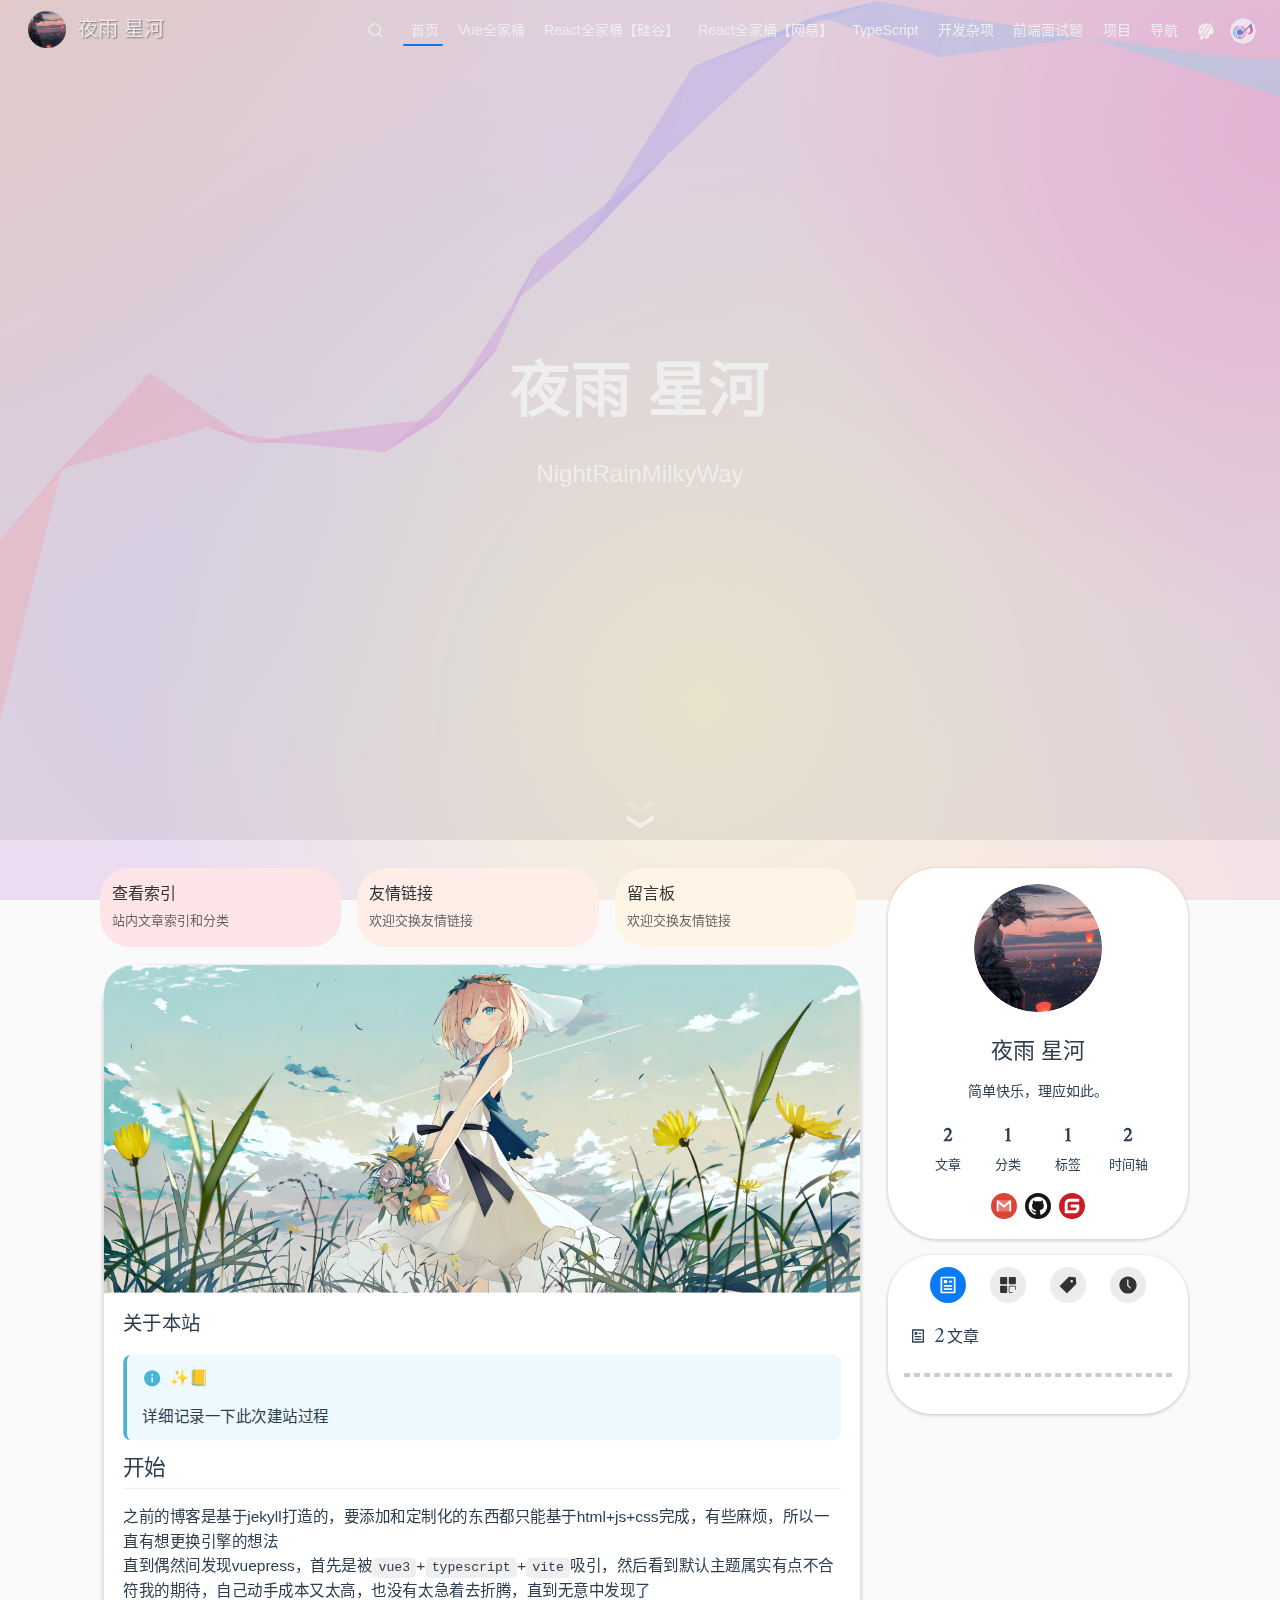
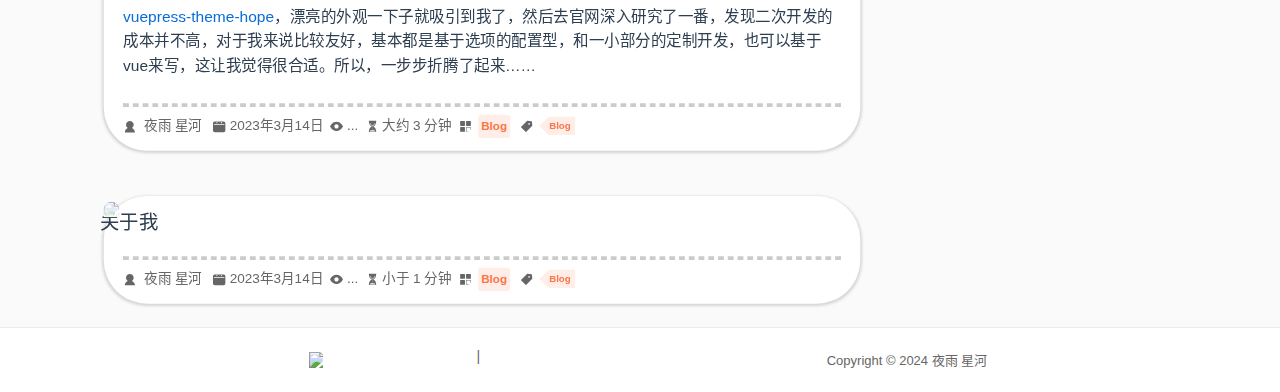
==== index.html @ b031b080 "Deploying to gh-pages from @ NightRainMilkyWay/Blog@d91bb85cc0ece88dde6c63eda5be5b7e49acad98 🚀" ====
<!doctype html>
<html lang="zh-CN" data-theme="light">
  <head>
    <meta charset="utf-8" />
    <meta name="viewport" content="width=device-width,initial-scale=1" />
    <meta name="generator" content="VuePress 2.0.0-beta.67" />
    <meta name="theme" content="VuePress Theme Hope" />
    <meta property="og:url" content="https://NightRainMilkyWay.cn/"><meta property="og:site_name" content="夜雨 星河"><meta property="og:title" content="首页"><meta property="og:type" content="website"><meta property="og:locale" content="zh-CN"><meta property="og:updated_time" content="2024-02-24T10:56:16.000Z"><meta property="article:author" content="夜雨 星河"><meta property="article:modified_time" content="2024-02-24T10:56:16.000Z"><script type="application/ld+json">{"@context":"https://schema.org","@type":"WebPage","name":"首页"}</script><link rel="icon" href="/favicon.png"><link rel="icon" href="/pwa/512.png" type="image/png" sizes="512x512"><link rel="icon" href="/pwa/192.png" type="image/png" sizes="192x192"><link rel="manifest" href="/manifest.webmanifest" crossorigin="use-credentials"><meta name="theme-color" content="#46bd87"><link rel="apple-touch-icon" href="/pwa/144.png"><meta name="apple-mobile-web-app-capable" content="yes"><meta name="apple-mobile-web-app-status-bar-style" content="black"><meta name="msapplication-TileImage" content="/pwa/144.png"><meta name="msapplication-TileColor" content="#000"><meta name="viewport" content="width=device-width, initial-scale=1.0, maximum-scale=1.0, user-scalable=no, viewport-fit=cover"><title>首页 | 夜雨 星河</title><meta name="description" content="">
    <style>
      :root {
        --bg-color: #fff;
      }

      html[data-theme="dark"] {
        --bg-color: #1d1e1f;
      }

      html,
      body {
        background: var(--bg-color);
      }
    </style>
    <script>
      const userMode = localStorage.getItem("vuepress-theme-hope-scheme");
      const systemDarkMode =
        window.matchMedia &&
        window.matchMedia("(prefers-color-scheme: dark)").matches;

      if (userMode === "dark" || (userMode !== "light" && systemDarkMode)) {
        document.documentElement.setAttribute("data-theme", "dark");
      }
    </script>
    <link rel="preload" href="/assets/style-40ab1ac4.css" as="style"><link rel="stylesheet" href="/assets/style-40ab1ac4.css">
    <link rel="modulepreload" href="/assets/app-669aaa3e.js"><link rel="modulepreload" href="/assets/index.html-ee4dd98d.js"><link rel="modulepreload" href="/assets/index.html-07a82271.js"><link rel="modulepreload" href="/assets/plugin-vue_export-helper-c27b6911.js">
  </head>
  <body>
    <div id="app"><!--[--><!--[--><!--[--><span tabindex="-1"></span><a href="#main-content" class="vp-skip-link sr-only">跳至主要內容</a><!--]--><div class="theme-container no-sidebar"><!--[--><header id="navbar" class="vp-navbar auto-hide"><div class="vp-navbar-start"><button type="button" class="vp-toggle-sidebar-button" title="Toggle Sidebar"><span class="icon"></span></button><!--[--><!----><!--]--><!--[--><a class="vp-link vp-brand vp-brand" href="/"><img class="vp-nav-logo" src="/logo.png" alt="夜雨 星河"><!----><span class="vp-site-name hide-in-pad">夜雨 星河</span></a><!--]--><!--[--><!----><!--]--></div><div class="vp-navbar-center"><!--[--><!----><!--]--><!--[--><!--]--><!--[--><!----><!--]--></div><div class="vp-navbar-end"><!--[--><!----><!--]--><!--[--><!--[--><button type="button" class="search-pro-button" role="search" aria-label="搜索"><svg xmlns="http://www.w3.org/2000/svg" class="icon search-icon" viewBox="0 0 1024 1024" fill="currentColor" aria-label="search icon"><path d="M192 480a256 256 0 1 1 512 0 256 256 0 0 1-512 0m631.776 362.496-143.2-143.168A318.464 318.464 0 0 0 768 480c0-176.736-143.264-320-320-320S128 303.264 128 480s143.264 320 320 320a318.016 318.016 0 0 0 184.16-58.592l146.336 146.368c12.512 12.48 32.768 12.48 45.28 0 12.48-12.512 12.48-32.768 0-45.28"></path></svg><div class="search-pro-placeholder">搜索</div><div class="search-pro-key-hints"><kbd class="search-pro-key">Ctrl</kbd><kbd class="search-pro-key">K</kbd></div></button><!--]--><nav class="vp-nav-links"><div class="nav-item hide-in-mobile"><a aria-label="首页" class="vp-link nav-link active nav-link active" href="/"><span class="font-icon icon iconfont icon-home" style=""></span>首页<!----></a></div><div class="nav-item hide-in-mobile"><div class="dropdown-wrapper"><button type="button" class="dropdown-title" aria-label="Vue全家桶"><span class="title"><span class="font-icon icon iconfont icon-vue" style=""></span>Vue全家桶</span><span class="arrow"></span><ul class="nav-dropdown"><li class="dropdown-item"><a aria-label="Vue全家桶" class="vp-link nav-link nav-link" href="/zh/Vue/"><span class="font-icon icon iconfont icon-vuequanjiatonggongju" style=""></span>Vue全家桶<!----></a></li><li class="dropdown-item"><a aria-label="Vue基础教程" class="vp-link nav-link nav-link" href="/zh/Vue/Vue/"><span class="font-icon icon iconfont icon-vue" style=""></span>Vue基础教程<!----></a></li><li class="dropdown-item"><a aria-label="CompositionApi" class="vp-link nav-link nav-link" href="/zh/Vue/VueCompositonApi/"><span class="font-icon icon iconfont icon-API" style=""></span>CompositionApi<!----></a></li><li class="dropdown-item"><a aria-label="Vue路由管理" class="vp-link nav-link nav-link" href="/zh/Vue/VueRouter/"><span class="font-icon icon iconfont icon-daohang-" style=""></span>Vue路由管理<!----></a></li><li class="dropdown-item"><a aria-label="Vue动画" class="vp-link nav-link nav-link" href="/zh/Vue/VueTransition/"><span class="font-icon icon iconfont icon-donghua" style=""></span>Vue动画<!----></a></li><li class="dropdown-item"><a aria-label="VueX状态管理" class="vp-link nav-link nav-link" href="/zh/Vue/VueX/"><span class="font-icon icon iconfont icon-vuex-store" style=""></span>VueX状态管理<!----></a></li><li class="dropdown-item"><a aria-label="Pinia状态管理" class="vp-link nav-link nav-link" href="/zh/Vue/Pinia/"><span class="font-icon icon iconfont icon-boluo" style=""></span>Pinia状态管理<!----></a></li><li class="dropdown-item"><a aria-label="Vue项目开发与部署" class="vp-link nav-link nav-link" href="/zh/Vue/VueProjectdeployment/"><span class="font-icon icon iconfont icon-bushu" style=""></span>Vue项目开发与部署<!----></a></li><li class="dropdown-item"><a aria-label="Vue底层机制" class="vp-link nav-link nav-link" href="/zh/Vue/VueBottom/"><span class="font-icon icon iconfont icon-gongzuoliugongzuoliuguanli" style=""></span>Vue底层机制<!----></a></li></ul></button></div></div><div class="nav-item hide-in-mobile"><div class="dropdown-wrapper"><button type="button" class="dropdown-title" aria-label="React全家桶【硅谷】"><span class="title"><span class="font-icon icon iconfont icon-react" style=""></span>React全家桶【硅谷】</span><span class="arrow"></span><ul class="nav-dropdown"><li class="dropdown-item"><a aria-label="React基础教程" class="vp-link nav-link nav-link" href="/zh/React-gg/React-Basics/"><span class="font-icon icon iconfont icon-jichushuju" style=""></span>React基础教程<!----></a></li><li class="dropdown-item"><a aria-label="三大核心:state" class="vp-link nav-link nav-link" href="/zh/React-gg/React-state/"><span class="font-icon icon iconfont icon-zhuangtai" style=""></span>三大核心:state<!----></a></li><li class="dropdown-item"><a aria-label="三大核心:props" class="vp-link nav-link nav-link" href="/zh/React-gg/React-props/"><span class="font-icon icon iconfont icon-jisuchuandi" style=""></span>三大核心:props<!----></a></li><li class="dropdown-item"><a aria-label="三大核心:refs" class="vp-link nav-link nav-link" href="/zh/React-gg/React-refs/"><span class="font-icon icon iconfont icon-icon" style=""></span>三大核心:refs<!----></a></li><li class="dropdown-item"><a aria-label="受控组件和非受控组件" class="vp-link nav-link nav-link" href="/zh/React-gg/React-event/"><span class="font-icon icon iconfont icon-kongzhizhongxin" style=""></span>受控组件和非受控组件<!----></a></li><li class="dropdown-item"><a aria-label="高阶函数与柯里化" class="vp-link nav-link nav-link" href="/zh/React-gg/React-senior/"><span class="font-icon icon iconfont icon-hanshu" style=""></span>高阶函数与柯里化<!----></a></li><li class="dropdown-item"><a aria-label="组件的生命周期" class="vp-link nav-link nav-link" href="/zh/React-gg/React-life/"><span class="font-icon icon iconfont icon-shengmingzhouqi" style=""></span>组件的生命周期<!----></a></li><li class="dropdown-item"><a aria-label="react应用(基于react脚手架)" class="vp-link nav-link nav-link" href="/zh/React-gg/React-cli/"><span class="font-icon icon iconfont icon-jiaoshoujia-xian" style=""></span>react应用(基于react脚手架)<!----></a></li><li class="dropdown-item"><a aria-label="react发送网络请求" class="vp-link nav-link nav-link" href="/zh/React-gg/React-ajax/"><span class="font-icon icon iconfont icon-wangluo" style=""></span>react发送网络请求<!----></a></li><li class="dropdown-item"><a aria-label="react路由管理" class="vp-link nav-link nav-link" href="/zh/React-gg/React-router/"><span class="font-icon icon iconfont icon-luyouqi" style=""></span>react路由管理<!----></a></li><li class="dropdown-item"><a aria-label="React创建项目" class="vp-link nav-link nav-link" href="/zh/React-gg/React-project/"><span class="font-icon icon iconfont icon-shizhanpeixun" style=""></span>React创建项目<!----></a></li></ul></button></div></div><div class="nav-item hide-in-mobile"><div class="dropdown-wrapper"><button type="button" class="dropdown-title" aria-label="React全家桶【网易】"><span class="title"><span class="font-icon icon iconfont icon-react" style=""></span>React全家桶【网易】</span><span class="arrow"></span><ul class="nav-dropdown"><li class="dropdown-item"><a aria-label="React 基础语法" class="vp-link nav-link nav-link" href="/zh/React-wy/React/"><span class="font-icon icon iconfont icon-mofayufake" style=""></span>React 基础语法<!----></a></li><li class="dropdown-item"><a aria-label="组件化开发基础" class="vp-link nav-link nav-link" href="/zh/React-wy/React-com-foundation/"><span class="font-icon icon iconfont icon-wangluo" style=""></span>组件化开发基础<!----></a></li><li class="dropdown-item"><a aria-label="React状态入门" class="vp-link nav-link nav-link" href="/zh/React-wy/React-state-primary/"><span class="font-icon icon iconfont icon-daohang01" style=""></span>React状态入门<!----></a></li><li class="dropdown-item"><a aria-label="Reac处理表单事件" class="vp-link nav-link nav-link" href="/zh/React-wy/React-from/"><span class="font-icon icon iconfont icon-17" style=""></span>Reac处理表单事件<!----></a></li><li class="dropdown-item"><a aria-label="React组件的副作用(生命周期)" class="vp-link nav-link nav-link" href="/zh/React-wy/React-by-effect/"><span class="font-icon icon iconfont icon-shengming" style=""></span>React组件的副作用(生命周期)<!----></a></li><li class="dropdown-item"><a aria-label="JSX 进阶" class="vp-link nav-link nav-link" href="/zh/React-wy/React-jsx/"><span class="font-icon icon iconfont icon-jsx" style=""></span>JSX 进阶<!----></a></li><li class="dropdown-item"><a aria-label="Props 进阶" class="vp-link nav-link nav-link" href="/zh/React-wy/React-props/"><span class="font-icon icon iconfont icon-props" style=""></span>Props 进阶<!----></a></li></ul></button></div></div><div class="nav-item hide-in-mobile"><div class="dropdown-wrapper"><button type="button" class="dropdown-title" aria-label="TypeScript"><span class="title"><span class="font-icon icon iconfont icon-typescript" style=""></span>TypeScript</span><span class="arrow"></span><ul class="nav-dropdown"><li class="dropdown-item"><a aria-label="TypeScript基础" class="vp-link nav-link nav-link" href="/zh/TypeScript/Ts_Basics/"><span class="font-icon icon iconfont icon-typescript" style=""></span>TypeScript基础<!----></a></li><li class="dropdown-item"><a aria-label="Vue-and-Ts" class="vp-link nav-link nav-link" href="/zh/TypeScript/Vue_and_Ts/"><span class="font-icon icon iconfont icon-AwesomeVue" style=""></span>Vue-and-Ts<!----></a></li></ul></button></div></div><div class="nav-item hide-in-mobile"><div class="dropdown-wrapper"><button type="button" class="dropdown-title" aria-label="开发杂项"><span class="title"><span class="font-icon icon iconfont icon-huizong" style=""></span>开发杂项</span><span class="arrow"></span><ul class="nav-dropdown"><li class="dropdown-item"><a aria-label="ios杂项" class="vp-link nav-link nav-link" href="/zh/blend/ios/"><span class="font-icon icon iconfont icon-ios" style=""></span>ios杂项<!----></a></li><li class="dropdown-item"><a aria-label="css杂项" class="vp-link nav-link nav-link" href="/zh/blend/css/"><span class="font-icon icon iconfont icon-qianduankaifa" style=""></span>css杂项<!----></a></li><li class="dropdown-item"><a aria-label="js杂项" class="vp-link nav-link nav-link" href="/zh/blend/js/"><span class="font-icon icon iconfont icon-js" style=""></span>js杂项<!----></a></li><li class="dropdown-item"><a aria-label="vue杂项" class="vp-link nav-link nav-link" href="/zh/blend/vue/"><span class="font-icon icon iconfont icon-vue" style=""></span>vue杂项<!----></a></li><li class="dropdown-item"><a aria-label="npm杂项" class="vp-link nav-link nav-link" href="/zh/blend/npm/"><span class="font-icon icon iconfont icon-npm" style=""></span>npm杂项<!----></a></li><li class="dropdown-item"><a aria-label="服务器杂项" class="vp-link nav-link nav-link" href="/zh/blend/server/"><span class="font-icon icon iconfont icon-fuwuqi" style=""></span>服务器杂项<!----></a></li></ul></button></div></div><div class="nav-item hide-in-mobile"><div class="dropdown-wrapper"><button type="button" class="dropdown-title" aria-label="前端面试题"><span class="title"><span class="font-icon icon iconfont icon-huizong" style=""></span>前端面试题</span><span class="arrow"></span><ul class="nav-dropdown"><li class="dropdown-item"><a aria-label="JavaScript面试题" class="vp-link nav-link nav-link" href="/zh/interview/JavaScript/"><span class="font-icon icon iconfont icon-mianshianpai" style=""></span>JavaScript面试题<!----></a></li></ul></button></div></div><div class="nav-item hide-in-mobile"><a aria-label="项目" class="vp-link nav-link nav-link" href="/zh/project/"><span class="font-icon icon iconfont icon-fuwuxiangmu" style=""></span>项目<!----></a></div><div class="nav-item hide-in-mobile"><a aria-label="导航" class="vp-link nav-link nav-link" href="/zh/navLable/"><span class="font-icon icon iconfont icon-daohang01" style=""></span>导航<!----></a></div></nav><!----><div class="nav-item hide-in-mobile"><button type="button" class="outlook-button" tabindex="-1" aria-hidden="true"><svg xmlns="http://www.w3.org/2000/svg" class="icon outlook-icon" viewBox="0 0 1024 1024" fill="currentColor" aria-label="outlook icon"><path d="M224 800c0 9.6 3.2 44.8 6.4 54.4 6.4 48-48 76.8-48 76.8s80 41.6 147.2 0 134.4-134.4 38.4-195.2c-22.4-12.8-41.6-19.2-57.6-19.2C259.2 716.8 227.2 761.6 224 800zM560 675.2l-32 51.2c-51.2 51.2-83.2 32-83.2 32 25.6 67.2 0 112-12.8 128 25.6 6.4 51.2 9.6 80 9.6 54.4 0 102.4-9.6 150.4-32l0 0c3.2 0 3.2-3.2 3.2-3.2 22.4-16 12.8-35.2 6.4-44.8-9.6-12.8-12.8-25.6-12.8-41.6 0-54.4 60.8-99.2 137.6-99.2 6.4 0 12.8 0 22.4 0 12.8 0 38.4 9.6 48-25.6 0-3.2 0-3.2 3.2-6.4 0-3.2 3.2-6.4 3.2-6.4 6.4-16 6.4-16 6.4-19.2 9.6-35.2 16-73.6 16-115.2 0-105.6-41.6-198.4-108.8-268.8C704 396.8 560 675.2 560 675.2zM224 419.2c0-28.8 22.4-51.2 51.2-51.2 28.8 0 51.2 22.4 51.2 51.2 0 28.8-22.4 51.2-51.2 51.2C246.4 470.4 224 448 224 419.2zM320 284.8c0-22.4 19.2-41.6 41.6-41.6 22.4 0 41.6 19.2 41.6 41.6 0 22.4-19.2 41.6-41.6 41.6C339.2 326.4 320 307.2 320 284.8zM457.6 208c0-12.8 12.8-25.6 25.6-25.6 12.8 0 25.6 12.8 25.6 25.6 0 12.8-12.8 25.6-25.6 25.6C470.4 233.6 457.6 220.8 457.6 208zM128 505.6C128 592 153.6 672 201.6 736c28.8-60.8 112-60.8 124.8-60.8-16-51.2 16-99.2 16-99.2l316.8-422.4c-48-19.2-99.2-32-150.4-32C297.6 118.4 128 291.2 128 505.6zM764.8 86.4c-22.4 19.2-390.4 518.4-390.4 518.4-22.4 28.8-12.8 76.8 22.4 99.2l9.6 6.4c35.2 22.4 80 12.8 99.2-25.6 0 0 6.4-12.8 9.6-19.2 54.4-105.6 275.2-524.8 288-553.6 6.4-19.2-3.2-32-19.2-32C777.6 76.8 771.2 80 764.8 86.4z"></path></svg><div class="outlook-dropdown"><!----></div></button></div><!--]--><!--[--><!----><!--]--><button type="button" class="vp-toggle-navbar-button" aria-label="Toggle Navbar" aria-expanded="false" aria-controls="nav-screen"><span><span class="vp-top"></span><span class="vp-middle"></span><span class="vp-bottom"></span></span></button></div></header><!----><!--]--><!----><div class="toggle-sidebar-wrapper"><span class="arrow start"></span></div><aside id="sidebar" class="vp-sidebar"><!--[--><!----><!--]--><ul class="vp-sidebar-links"></ul><!--[--><!----><!--]--></aside><!--[--><div class="vp-page vp-blog"><div class="vp-blog-hero fullscreen"><!--[--><div class="vp-blog-mask" style="background:url(https://cdn.jsdelivr.net/gh/NightRainMilkyWay/PicPlus@main/2024/02/24/20240224173028194.jpeg) center/cover no-repeat;"></div><!----><!--]--><!--[--><!--[--><!--]--><h1 class="vp-blog-hero-title">夜雨 星河</h1><p class="vp-blog-hero-description">NightRainMilkyWay</p><!--]--><button type="button" class="slide-down-button"><svg xmlns="http://www.w3.org/2000/svg" class="icon slide-down-icon" viewBox="0 0 1024 1024" fill="currentColor" aria-label="slide-down icon"><path d="M108.775 312.23c13.553 0 27.106 3.734 39.153 11.806l375.205 250.338 363.641-252.808c32.587-21.624 76.499-12.83 98.123 19.757 21.685 32.467 12.95 76.56-19.576 98.184l-402.854 278.89c-23.733 15.901-54.694 15.962-78.547.12L69.501 442.097c-32.647-21.685-41.441-65.777-19.817-98.304 13.734-20.54 36.201-31.563 59.09-31.563Z"></path></svg><svg xmlns="http://www.w3.org/2000/svg" class="icon slide-down-icon" viewBox="0 0 1024 1024" fill="currentColor" aria-label="slide-down icon"><path d="M108.775 312.23c13.553 0 27.106 3.734 39.153 11.806l375.205 250.338 363.641-252.808c32.587-21.624 76.499-12.83 98.123 19.757 21.685 32.467 12.95 76.56-19.576 98.184l-402.854 278.89c-23.733 15.901-54.694 15.962-78.547.12L69.501 442.097c-32.647-21.685-41.441-65.777-19.817-98.304 13.734-20.54 36.201-31.563 59.09-31.563Z"></path></svg></button></div><div class="blog-page-wrapper"><main id="main-content" class="vp-blog-main"><div class="vp-project-panel"><div class="vp-project-card project0"><span class="font-icon icon iconfont icon-jiansuo" style=""></span><div class="vp-project-name">查看索引</div><div class="vp-project-desc">站内文章索引和分类</div></div><div class="vp-project-card project1"><span class="font-icon icon iconfont icon-youlian" style=""></span><div class="vp-project-name">友情链接</div><div class="vp-project-desc">欢迎交换友情链接</div></div><div class="vp-project-card project2"><span class="font-icon icon iconfont icon-liuyan" style=""></span><div class="vp-project-name">留言板</div><div class="vp-project-desc">欢迎交换友情链接</div></div></div><div id="article-list" class="vp-article-list"><div class="vp-article-wrapper"><article class="vp-article-item" vocab="https://schema.org/" typeof="Article"><!--[--><img class="vp-article-cover" src="/assets/images/image_201.jpg"><meta property="image" content="/assets/images/image_201.jpg"><!--]--><!----><a class="vp-link" href="/about.html"><header class="vp-article-title"><!----><!----><span property="headline">关于本站</span></header></a><div class="vp-article-excerpt"><h1> 关于本站</h1>
<div class="hint-container info">
<p class="hint-container-title">✨📒</p>
<p>详细记录一下此次建站过程</p>
</div>
<h2> 开始</h2>
<p>之前的博客是基于jekyll打造的，要添加和定制化的东西都只能基于html+js+css完成，有些麻烦，所以一直有想更换引擎的想法<br>
直到偶然间发现vuepress，首先是被<code>vue3</code>+<code>typescript</code>+<code>vite</code>吸引，然后看到默认主题属实有点不合符我的期待，自己动手成本又太高，也没有太急着去折腾，直到无意中发现了<br>
<a href="https://theme-hope.vuejs.press/zh/" target="_blank" rel="noopener noreferrer">vuepress-theme-hope</a>，漂亮的外观一下子就吸引到我了，然后去官网深入研究了一番，发现二次开发的成本并不高，对于我来说比较友好，基本都是基于选项的配置型，和一小部分的定制开发，也可以基于vue来写，这让我觉得很合适。所以，一步步折腾了起来……</p></div><hr class="vp-article-hr"><div class="page-info"><span class="page-author-info" aria-label="作者🖊" data-balloon-pos="down"><svg xmlns="http://www.w3.org/2000/svg" class="icon author-icon" viewBox="0 0 1024 1024" fill="currentColor" aria-label="author icon"><path d="M649.6 633.6c86.4-48 147.2-144 147.2-249.6 0-160-128-288-288-288s-288 128-288 288c0 108.8 57.6 201.6 147.2 249.6-121.6 48-214.4 153.6-240 288-3.2 9.6 0 19.2 6.4 25.6 3.2 9.6 12.8 12.8 22.4 12.8h704c9.6 0 19.2-3.2 25.6-12.8 6.4-6.4 9.6-16 6.4-25.6-25.6-134.4-121.6-240-243.2-288z"></path></svg><span><a class="page-author-item" href="https://NightRainMilkyWay.cn" target="_blank" rel="noopener noreferrer">夜雨 星河</a></span><span property="author" content="夜雨 星河"></span></span><!----><span class="page-date-info" aria-label="写作日期📅" data-balloon-pos="down"><svg xmlns="http://www.w3.org/2000/svg" class="icon calendar-icon" viewBox="0 0 1024 1024" fill="currentColor" aria-label="calendar icon"><path d="M716.4 110.137c0-18.753-14.72-33.473-33.472-33.473-18.753 0-33.473 14.72-33.473 33.473v33.473h66.993v-33.473zm-334.87 0c0-18.753-14.72-33.473-33.473-33.473s-33.52 14.72-33.52 33.473v33.473h66.993v-33.473zm468.81 33.52H716.4v100.465c0 18.753-14.72 33.473-33.472 33.473a33.145 33.145 0 01-33.473-33.473V143.657H381.53v100.465c0 18.753-14.72 33.473-33.473 33.473a33.145 33.145 0 01-33.473-33.473V143.657H180.6A134.314 134.314 0 0046.66 277.595v535.756A134.314 134.314 0 00180.6 947.289h669.74a134.36 134.36 0 00133.94-133.938V277.595a134.314 134.314 0 00-133.94-133.938zm33.473 267.877H147.126a33.145 33.145 0 01-33.473-33.473c0-18.752 14.72-33.473 33.473-33.473h736.687c18.752 0 33.472 14.72 33.472 33.473a33.145 33.145 0 01-33.472 33.473z"></path></svg><span><!----></span><meta property="datePublished" content="2023-03-14T21:45:45.000Z"></span><span class="page-pageview-info" aria-label="访问量🔢" data-balloon-pos="down"><svg xmlns="http://www.w3.org/2000/svg" class="icon eye-icon" viewBox="0 0 1024 1024" fill="currentColor" aria-label="eye icon"><path d="M992 512.096c0-5.76-.992-10.592-1.28-11.136-.192-2.88-1.152-8.064-2.08-10.816-.256-.672-.544-1.376-.832-2.08-.48-1.568-1.024-3.104-1.6-4.32C897.664 290.112 707.104 160 512 160c-195.072 0-385.632 130.016-473.76 322.592-1.056 2.112-1.792 4.096-2.272 5.856a55.512 55.512 0 00-.64 1.6c-1.76 5.088-1.792 8.64-1.632 7.744-.832 3.744-1.568 11.168-1.568 11.168-.224 2.272-.224 4.032.032 6.304 0 0 .736 6.464 1.088 7.808.128 1.824.576 4.512 1.12 6.976h-.032c.448 2.08 1.12 4.096 1.984 6.08.48 1.536.992 2.976 1.472 4.032C126.432 733.856 316.992 864 512 864c195.136 0 385.696-130.048 473.216-321.696 1.376-2.496 2.24-4.832 2.848-6.912.256-.608.48-1.184.672-1.728 1.536-4.48 1.856-8.32 1.728-8.32l-.032.032c.608-3.104 1.568-7.744 1.568-13.28zM512 672c-88.224 0-160-71.776-160-160s71.776-160 160-160 160 71.776 160 160-71.776 160-160 160z"></path></svg><span id="ArtalkPV" class="waline-pageview-count" data-path="/about.html">...</span></span><span class="page-reading-time-info" aria-label="阅读时间⌛" data-balloon-pos="down"><svg xmlns="http://www.w3.org/2000/svg" class="icon timer-icon" viewBox="0 0 1024 1024" fill="currentColor" aria-label="timer icon"><path d="M799.387 122.15c4.402-2.978 7.38-7.897 7.38-13.463v-1.165c0-8.933-7.38-16.312-16.312-16.312H256.33c-8.933 0-16.311 7.38-16.311 16.312v1.165c0 5.825 2.977 10.874 7.637 13.592 4.143 194.44 97.22 354.963 220.201 392.763-122.204 37.542-214.893 196.511-220.2 389.397-4.661 5.049-7.638 11.651-7.638 19.03v5.825h566.49v-5.825c0-7.379-2.849-13.981-7.509-18.9-5.049-193.016-97.867-351.985-220.2-389.527 123.24-37.67 216.446-198.453 220.588-392.892zM531.16 450.445v352.632c117.674 1.553 211.787 40.778 211.787 88.676H304.097c0-48.286 95.149-87.382 213.728-88.676V450.445c-93.077-3.107-167.901-81.297-167.901-177.093 0-8.803 6.99-15.793 15.793-15.793 8.803 0 15.794 6.99 15.794 15.793 0 80.261 63.69 145.635 142.01 145.635s142.011-65.374 142.011-145.635c0-8.803 6.99-15.793 15.794-15.793s15.793 6.99 15.793 15.793c0 95.019-73.789 172.82-165.96 177.093z"></path></svg><span>大约 3 分钟</span><meta property="timeRequired" content="PT3M"></span><span class="page-category-info" aria-label="分类🌈" data-balloon-pos="down"><svg xmlns="http://www.w3.org/2000/svg" class="icon category-icon" viewBox="0 0 1024 1024" fill="currentColor" aria-label="category icon"><path d="M148.41 106.992h282.176c22.263 0 40.31 18.048 40.31 40.31V429.48c0 22.263-18.047 40.31-40.31 40.31H148.41c-22.263 0-40.311-18.047-40.311-40.31V147.302c0-22.263 18.048-40.31 40.311-40.31zM147.556 553.478H429.73c22.263 0 40.311 18.048 40.311 40.31v282.176c0 22.263-18.048 40.312-40.31 40.312H147.555c-22.263 0-40.311-18.049-40.311-40.312V593.79c0-22.263 18.048-40.311 40.31-40.311zM593.927 106.992h282.176c22.263 0 40.31 18.048 40.31 40.31V429.48c0 22.263-18.047 40.31-40.31 40.31H593.927c-22.263 0-40.311-18.047-40.311-40.31V147.302c0-22.263 18.048-40.31 40.31-40.31zM730.22 920.502H623.926c-40.925 0-74.22-33.388-74.22-74.425V623.992c0-41.038 33.387-74.424 74.425-74.424h222.085c41.038 0 74.424 33.226 74.424 74.067v114.233c0 10.244-8.304 18.548-18.547 18.548s-18.548-8.304-18.548-18.548V623.635c0-20.388-16.746-36.974-37.33-36.974H624.13c-20.585 0-37.331 16.747-37.331 37.33v222.086c0 20.585 16.654 37.331 37.126 37.331H730.22c10.243 0 18.547 8.304 18.547 18.547 0 10.244-8.304 18.547-18.547 18.547z"></path></svg><!--[--><span class="page-category-item category1 clickable" role="navigation">Blog</span><!--]--><meta property="articleSection" content="Blog"></span><span class="page-tag-info" aria-label="标签🏷" data-balloon-pos="down"><svg xmlns="http://www.w3.org/2000/svg" class="icon tag-icon" viewBox="0 0 1024 1024" fill="currentColor" aria-label="tag icon"><path d="M939.902 458.563L910.17 144.567c-1.507-16.272-14.465-29.13-30.737-30.737L565.438 84.098h-.402c-3.215 0-5.726 1.005-7.634 2.913l-470.39 470.39a10.004 10.004 0 000 14.164l365.423 365.424c1.909 1.908 4.42 2.913 7.132 2.913s5.223-1.005 7.132-2.913l470.39-470.39c2.01-2.11 3.014-5.023 2.813-8.036zm-240.067-72.121c-35.458 0-64.286-28.828-64.286-64.286s28.828-64.285 64.286-64.285 64.286 28.828 64.286 64.285-28.829 64.286-64.286 64.286z"></path></svg><!--[--><span class="page-tag-item tag1 clickable" role="navigation">Blog</span><!--]--><meta property="keywords" content="Blog"></span></div></article></div><div class="vp-article-wrapper"><article class="vp-article-item" vocab="https://schema.org/" typeof="Article"><!--[--><img class="vp-article-cover" src="/assets/images/image_202.jpg"><meta property="image" content="/assets/images/image_202.jpg"><!--]--><!----><a class="vp-link" href="/me.html"><header class="vp-article-title"><!----><!----><span property="headline">关于我</span></header></a><div class="vp-article-excerpt"><h1> 关于我</h1>
</div><hr class="vp-article-hr"><div class="page-info"><span class="page-author-info" aria-label="作者🖊" data-balloon-pos="down"><svg xmlns="http://www.w3.org/2000/svg" class="icon author-icon" viewBox="0 0 1024 1024" fill="currentColor" aria-label="author icon"><path d="M649.6 633.6c86.4-48 147.2-144 147.2-249.6 0-160-128-288-288-288s-288 128-288 288c0 108.8 57.6 201.6 147.2 249.6-121.6 48-214.4 153.6-240 288-3.2 9.6 0 19.2 6.4 25.6 3.2 9.6 12.8 12.8 22.4 12.8h704c9.6 0 19.2-3.2 25.6-12.8 6.4-6.4 9.6-16 6.4-25.6-25.6-134.4-121.6-240-243.2-288z"></path></svg><span><a class="page-author-item" href="https://NightRainMilkyWay.cn" target="_blank" rel="noopener noreferrer">夜雨 星河</a></span><span property="author" content="夜雨 星河"></span></span><!----><span class="page-date-info" aria-label="写作日期📅" data-balloon-pos="down"><svg xmlns="http://www.w3.org/2000/svg" class="icon calendar-icon" viewBox="0 0 1024 1024" fill="currentColor" aria-label="calendar icon"><path d="M716.4 110.137c0-18.753-14.72-33.473-33.472-33.473-18.753 0-33.473 14.72-33.473 33.473v33.473h66.993v-33.473zm-334.87 0c0-18.753-14.72-33.473-33.473-33.473s-33.52 14.72-33.52 33.473v33.473h66.993v-33.473zm468.81 33.52H716.4v100.465c0 18.753-14.72 33.473-33.472 33.473a33.145 33.145 0 01-33.473-33.473V143.657H381.53v100.465c0 18.753-14.72 33.473-33.473 33.473a33.145 33.145 0 01-33.473-33.473V143.657H180.6A134.314 134.314 0 0046.66 277.595v535.756A134.314 134.314 0 00180.6 947.289h669.74a134.36 134.36 0 00133.94-133.938V277.595a134.314 134.314 0 00-133.94-133.938zm33.473 267.877H147.126a33.145 33.145 0 01-33.473-33.473c0-18.752 14.72-33.473 33.473-33.473h736.687c18.752 0 33.472 14.72 33.472 33.473a33.145 33.145 0 01-33.472 33.473z"></path></svg><span><!----></span><meta property="datePublished" content="2023-03-14T21:45:45.000Z"></span><span class="page-pageview-info" aria-label="访问量🔢" data-balloon-pos="down"><svg xmlns="http://www.w3.org/2000/svg" class="icon eye-icon" viewBox="0 0 1024 1024" fill="currentColor" aria-label="eye icon"><path d="M992 512.096c0-5.76-.992-10.592-1.28-11.136-.192-2.88-1.152-8.064-2.08-10.816-.256-.672-.544-1.376-.832-2.08-.48-1.568-1.024-3.104-1.6-4.32C897.664 290.112 707.104 160 512 160c-195.072 0-385.632 130.016-473.76 322.592-1.056 2.112-1.792 4.096-2.272 5.856a55.512 55.512 0 00-.64 1.6c-1.76 5.088-1.792 8.64-1.632 7.744-.832 3.744-1.568 11.168-1.568 11.168-.224 2.272-.224 4.032.032 6.304 0 0 .736 6.464 1.088 7.808.128 1.824.576 4.512 1.12 6.976h-.032c.448 2.08 1.12 4.096 1.984 6.08.48 1.536.992 2.976 1.472 4.032C126.432 733.856 316.992 864 512 864c195.136 0 385.696-130.048 473.216-321.696 1.376-2.496 2.24-4.832 2.848-6.912.256-.608.48-1.184.672-1.728 1.536-4.48 1.856-8.32 1.728-8.32l-.032.032c.608-3.104 1.568-7.744 1.568-13.28zM512 672c-88.224 0-160-71.776-160-160s71.776-160 160-160 160 71.776 160 160-71.776 160-160 160z"></path></svg><span id="ArtalkPV" class="waline-pageview-count" data-path="/me.html">...</span></span><span class="page-reading-time-info" aria-label="阅读时间⌛" data-balloon-pos="down"><svg xmlns="http://www.w3.org/2000/svg" class="icon timer-icon" viewBox="0 0 1024 1024" fill="currentColor" aria-label="timer icon"><path d="M799.387 122.15c4.402-2.978 7.38-7.897 7.38-13.463v-1.165c0-8.933-7.38-16.312-16.312-16.312H256.33c-8.933 0-16.311 7.38-16.311 16.312v1.165c0 5.825 2.977 10.874 7.637 13.592 4.143 194.44 97.22 354.963 220.201 392.763-122.204 37.542-214.893 196.511-220.2 389.397-4.661 5.049-7.638 11.651-7.638 19.03v5.825h566.49v-5.825c0-7.379-2.849-13.981-7.509-18.9-5.049-193.016-97.867-351.985-220.2-389.527 123.24-37.67 216.446-198.453 220.588-392.892zM531.16 450.445v352.632c117.674 1.553 211.787 40.778 211.787 88.676H304.097c0-48.286 95.149-87.382 213.728-88.676V450.445c-93.077-3.107-167.901-81.297-167.901-177.093 0-8.803 6.99-15.793 15.793-15.793 8.803 0 15.794 6.99 15.794 15.793 0 80.261 63.69 145.635 142.01 145.635s142.011-65.374 142.011-145.635c0-8.803 6.99-15.793 15.794-15.793s15.793 6.99 15.793 15.793c0 95.019-73.789 172.82-165.96 177.093z"></path></svg><span>小于 1 分钟</span><meta property="timeRequired" content="PT1M"></span><span class="page-category-info" aria-label="分类🌈" data-balloon-pos="down"><svg xmlns="http://www.w3.org/2000/svg" class="icon category-icon" viewBox="0 0 1024 1024" fill="currentColor" aria-label="category icon"><path d="M148.41 106.992h282.176c22.263 0 40.31 18.048 40.31 40.31V429.48c0 22.263-18.047 40.31-40.31 40.31H148.41c-22.263 0-40.311-18.047-40.311-40.31V147.302c0-22.263 18.048-40.31 40.311-40.31zM147.556 553.478H429.73c22.263 0 40.311 18.048 40.311 40.31v282.176c0 22.263-18.048 40.312-40.31 40.312H147.555c-22.263 0-40.311-18.049-40.311-40.312V593.79c0-22.263 18.048-40.311 40.31-40.311zM593.927 106.992h282.176c22.263 0 40.31 18.048 40.31 40.31V429.48c0 22.263-18.047 40.31-40.31 40.31H593.927c-22.263 0-40.311-18.047-40.311-40.31V147.302c0-22.263 18.048-40.31 40.31-40.31zM730.22 920.502H623.926c-40.925 0-74.22-33.388-74.22-74.425V623.992c0-41.038 33.387-74.424 74.425-74.424h222.085c41.038 0 74.424 33.226 74.424 74.067v114.233c0 10.244-8.304 18.548-18.547 18.548s-18.548-8.304-18.548-18.548V623.635c0-20.388-16.746-36.974-37.33-36.974H624.13c-20.585 0-37.331 16.747-37.331 37.33v222.086c0 20.585 16.654 37.331 37.126 37.331H730.22c10.243 0 18.547 8.304 18.547 18.547 0 10.244-8.304 18.547-18.547 18.547z"></path></svg><!--[--><span class="page-category-item category1 clickable" role="navigation">Blog</span><!--]--><meta property="articleSection" content="Blog"></span><span class="page-tag-info" aria-label="标签🏷" data-balloon-pos="down"><svg xmlns="http://www.w3.org/2000/svg" class="icon tag-icon" viewBox="0 0 1024 1024" fill="currentColor" aria-label="tag icon"><path d="M939.902 458.563L910.17 144.567c-1.507-16.272-14.465-29.13-30.737-30.737L565.438 84.098h-.402c-3.215 0-5.726 1.005-7.634 2.913l-470.39 470.39a10.004 10.004 0 000 14.164l365.423 365.424c1.909 1.908 4.42 2.913 7.132 2.913s5.223-1.005 7.132-2.913l470.39-470.39c2.01-2.11 3.014-5.023 2.813-8.036zm-240.067-72.121c-35.458 0-64.286-28.828-64.286-64.286s28.828-64.285 64.286-64.285 64.286 28.828 64.286 64.285-28.829 64.286-64.286 64.286z"></path></svg><!--[--><span class="page-tag-item tag1 clickable" role="navigation">Blog</span><!--]--><meta property="keywords" content="Blog"></span></div></article></div><div class="vp-pagination"></div></div></main><aside class="vp-blog-info-wrapper"><div class="vp-blogger-info" vocab="https://schema.org/" typeof="Person"><div class="vp-blogger" style="cursor:pointer;" aria-label="个人介绍" data-balloon-pos="down" role="navigation"><img class="vp-blogger-avatar round" src="/logo.png" property="image" alt="Blogger Avatar"><div class="vp-blogger-name" property="name">夜雨 星河</div><div class="vp-blogger-description">简单快乐，理应如此。</div><meta property="url" content="/about/me.html"></div><div class="vp-blog-counts"><a class="vp-link vp-blog-count vp-blog-count" href="/article/"><div class="count">2</div><div>文章</div></a><a class="vp-link vp-blog-count vp-blog-count" href="/category/"><div class="count">1</div><div>分类</div></a><a class="vp-link vp-blog-count vp-blog-count" href="/tag/"><div class="count">1</div><div>标签</div></a><a class="vp-link vp-blog-count vp-blog-count" href="/timeline/"><div class="count">2</div><div>时间轴</div></a></div><div class="vp-social-medias"><a class="vp-social-media" href="mailto: NightRainMilkyWay@gamil.com" rel="noopener noreferrer" target="_blank" aria-label="Gmail" data-balloon-pos="up"><svg xmlns="http://www.w3.org/2000/svg" class="icon gmail-icon" viewBox="0 0 1024 1024"><circle cx="512" cy="512" r="512" fill="#DB4437"/><path fill="#E67C73" d="M277.48 285.567h465.767v441.362H277.48V285.567z"/><path fill="#FFF" d="M282.543 285.567h-10.645c-25.962 0-47.122 21.808-47.122 48.705v343.952c0 26.897 21.08 48.705 47.122 48.705h24.976V407.954l213.49 169.95 213.489-169.95V726.93h24.975c26.04 0 47.123-21.809 47.123-48.705V334.272c0-26.897-21.134-48.705-47.123-48.705h-10.644L510.364 480.44 282.542 285.567z"/></svg></a><a class="vp-social-media" href="https://github.com/NightRainMilkyWay" rel="noopener noreferrer" target="_blank" aria-label="GitHub" data-balloon-pos="up"><svg xmlns="http://www.w3.org/2000/svg" class="icon github-icon" viewBox="0 0 1024 1024"><circle cx="512" cy="512" r="512" fill="#171515"/><path fill="#fff" d="M509.423 146.442c-200.317 0-362.756 162.42-362.756 362.8 0 160.266 103.936 296.24 248.109 344.217 18.139 3.327 24.76-7.872 24.76-17.486 0-8.613-.313-31.427-.49-61.702-100.912 21.923-122.205-48.63-122.205-48.63-16.495-41.91-40.28-53.067-40.28-53.067-32.937-22.51 2.492-22.053 2.492-22.053 36.407 2.566 55.568 37.386 55.568 37.386 32.362 55.438 84.907 39.43 105.58 30.143 3.296-23.444 12.667-39.43 23.032-48.498-80.557-9.156-165.246-40.28-165.246-179.297 0-39.604 14.135-71.988 37.342-97.348-3.731-9.178-16.18-46.063 3.556-96.009 0 0 30.46-9.754 99.76 37.19 28.937-8.048 59.97-12.071 90.823-12.211 30.807.14 61.843 4.165 90.822 12.21 69.26-46.944 99.663-37.189 99.663-37.189 19.792 49.946 7.34 86.831 3.61 96.01 23.25 25.359 37.29 57.742 37.29 97.347 0 139.366-84.82 170.033-165.637 179.013 13.026 11.2 24.628 33.342 24.628 67.182 0 48.498-.445 87.627-.445 99.521 0 9.702 6.535 20.988 24.945 17.444 144.03-48.067 247.881-183.95 247.881-344.175 0-200.378-162.442-362.798-362.802-362.798z"/></svg></a><a class="vp-social-media" href="https://gitee.com/NightRainMilkyWay" rel="noopener noreferrer" target="_blank" aria-label="Gitee" data-balloon-pos="up"><svg xmlns="http://www.w3.org/2000/svg" class="icon gitee-icon" viewBox="0 0 1024 1024"><circle cx="512" cy="512" r="512" fill="#C71D23"/><path fill="#fff" d="M772.953 454.723H480.17v.006a25.46 25.46 0 0 0-25.46 25.453l-.025 63.649a25.46 25.46 0 0 0 25.46 25.466l178.242-.007a25.46 25.46 0 0 1 25.459 25.46v12.73c0 42.18-34.198 76.378-76.378 76.378H365.583a25.46 25.46 0 0 1-25.46-25.46V416.533h-.006c0-42.18 34.192-76.378 76.378-76.378h356.388v-.013a25.46 25.46 0 0 0 25.46-25.446l.057-63.65h.013a25.46 25.46 0 0 0-25.46-25.471l-356.432.012c-105.453 0-190.946 85.493-190.946 190.946v356.433a25.46 25.46 0 0 0 25.46 25.46H626.56c94.913 0 171.852-76.94 171.852-171.852V480.182a25.46 25.46 0 0 0-25.46-25.46z"/></svg></a></div></div><div class="vp-blog-infos"><div class="vp-blog-type-switcher"><button type="button" class="vp-blog-type-button"><div class="icon-wrapper active" aria-label="文章" data-balloon-pos="up"><svg xmlns="http://www.w3.org/2000/svg" class="icon article-icon" viewBox="0 0 1024 1024" fill="currentColor" aria-label="article icon"><path d="M853.333 938.667H170.667A42.667 42.667 0 0 1 128 896V128a42.667 42.667 0 0 1 42.667-42.667h682.666A42.667 42.667 0 0 1 896 128v768a42.667 42.667 0 0 1-42.667 42.667zm-42.666-85.334V170.667H213.333v682.666h597.334zM298.667 256h170.666v170.667H298.667V256zm0 256h426.666v85.333H298.667V512zm0 170.667h426.666V768H298.667v-85.333zm256-384h170.666V384H554.667v-85.333z"></path></svg></div></button><button type="button" class="vp-blog-type-button"><div class="icon-wrapper" aria-label="分类" data-balloon-pos="up"><svg xmlns="http://www.w3.org/2000/svg" class="icon category-icon" viewBox="0 0 1024 1024" fill="currentColor" aria-label="category icon"><path d="M148.41 106.992h282.176c22.263 0 40.31 18.048 40.31 40.31V429.48c0 22.263-18.047 40.31-40.31 40.31H148.41c-22.263 0-40.311-18.047-40.311-40.31V147.302c0-22.263 18.048-40.31 40.311-40.31zM147.556 553.478H429.73c22.263 0 40.311 18.048 40.311 40.31v282.176c0 22.263-18.048 40.312-40.31 40.312H147.555c-22.263 0-40.311-18.049-40.311-40.312V593.79c0-22.263 18.048-40.311 40.31-40.311zM593.927 106.992h282.176c22.263 0 40.31 18.048 40.31 40.31V429.48c0 22.263-18.047 40.31-40.31 40.31H593.927c-22.263 0-40.311-18.047-40.311-40.31V147.302c0-22.263 18.048-40.31 40.31-40.31zM730.22 920.502H623.926c-40.925 0-74.22-33.388-74.22-74.425V623.992c0-41.038 33.387-74.424 74.425-74.424h222.085c41.038 0 74.424 33.226 74.424 74.067v114.233c0 10.244-8.304 18.548-18.547 18.548s-18.548-8.304-18.548-18.548V623.635c0-20.388-16.746-36.974-37.33-36.974H624.13c-20.585 0-37.331 16.747-37.331 37.33v222.086c0 20.585 16.654 37.331 37.126 37.331H730.22c10.243 0 18.547 8.304 18.547 18.547 0 10.244-8.304 18.547-18.547 18.547z"></path></svg></div></button><button type="button" class="vp-blog-type-button"><div class="icon-wrapper" aria-label="标签" data-balloon-pos="up"><svg xmlns="http://www.w3.org/2000/svg" class="icon tag-icon" viewBox="0 0 1024 1024" fill="currentColor" aria-label="tag icon"><path d="M939.902 458.563L910.17 144.567c-1.507-16.272-14.465-29.13-30.737-30.737L565.438 84.098h-.402c-3.215 0-5.726 1.005-7.634 2.913l-470.39 470.39a10.004 10.004 0 000 14.164l365.423 365.424c1.909 1.908 4.42 2.913 7.132 2.913s5.223-1.005 7.132-2.913l470.39-470.39c2.01-2.11 3.014-5.023 2.813-8.036zm-240.067-72.121c-35.458 0-64.286-28.828-64.286-64.286s28.828-64.285 64.286-64.285 64.286 28.828 64.286 64.285-28.829 64.286-64.286 64.286z"></path></svg></div></button><button type="button" class="vp-blog-type-button"><div class="icon-wrapper" aria-label="时间轴" data-balloon-pos="up"><svg xmlns="http://www.w3.org/2000/svg" class="icon timeline-icon" viewBox="0 0 1024 1024" fill="currentColor" aria-label="timeline icon"><path d="M511.997 70.568c-243.797 0-441.429 197.633-441.429 441.435 0 243.797 197.632 441.429 441.43 441.429S953.431 755.8 953.431 512.002c0-243.796-197.637-441.434-441.435-441.434zm150.158 609.093-15.605 15.61c-8.621 8.615-22.596 8.615-31.215 0L472.197 552.126c-4.95-4.944-4.34-14.888-4.34-24.677V247.14c0-12.19 9.882-22.07 22.07-22.07h22.07c12.19 0 22.07 9.882 22.07 22.07v273.218l128.088 128.088c8.62 8.62 8.62 22.595 0 31.215zm0 0"></path></svg></div></button></div><div class="vp-sticky-article-wrapper"><div class="title"><svg xmlns="http://www.w3.org/2000/svg" class="icon article-icon" viewBox="0 0 1024 1024" fill="currentColor" aria-label="article icon"><path d="M853.333 938.667H170.667A42.667 42.667 0 0 1 128 896V128a42.667 42.667 0 0 1 42.667-42.667h682.666A42.667 42.667 0 0 1 896 128v768a42.667 42.667 0 0 1-42.667 42.667zm-42.666-85.334V170.667H213.333v682.666h597.334zM298.667 256h170.666v170.667H298.667V256zm0 256h426.666v85.333H298.667V512zm0 170.667h426.666V768H298.667v-85.333zm256-384h170.666V384H554.667v-85.333z"></path></svg><span class="num">2</span>文章</div><hr><ul class="vp-sticky-articles"></ul></div></div></aside></div><div class="theme-hope-content"></div></div><!--]--><footer class="vp-footer-wrapper"><div class="vp-footer">
<a class="footer-icp" href="https://beian.miit.gov.cn" target="_blank">
  <img src="//file.mo7.cc/static/img/beian.png">
  陕ICP备2022011574号
</a>&nbsp;&nbsp;|&nbsp;&nbsp;<a class="footer-about" href="/about/website.html">关于本站</a></div><div class="vp-copyright">Copyright © 2024 夜雨 星河</div></footer></div><!--]--><!----><!----><!----><!----><!----><!----><!----><!----><!----><!----><!--]--></div>
    <script type="module" src="/assets/app-669aaa3e.js" defer></script>
  </body>
</html>
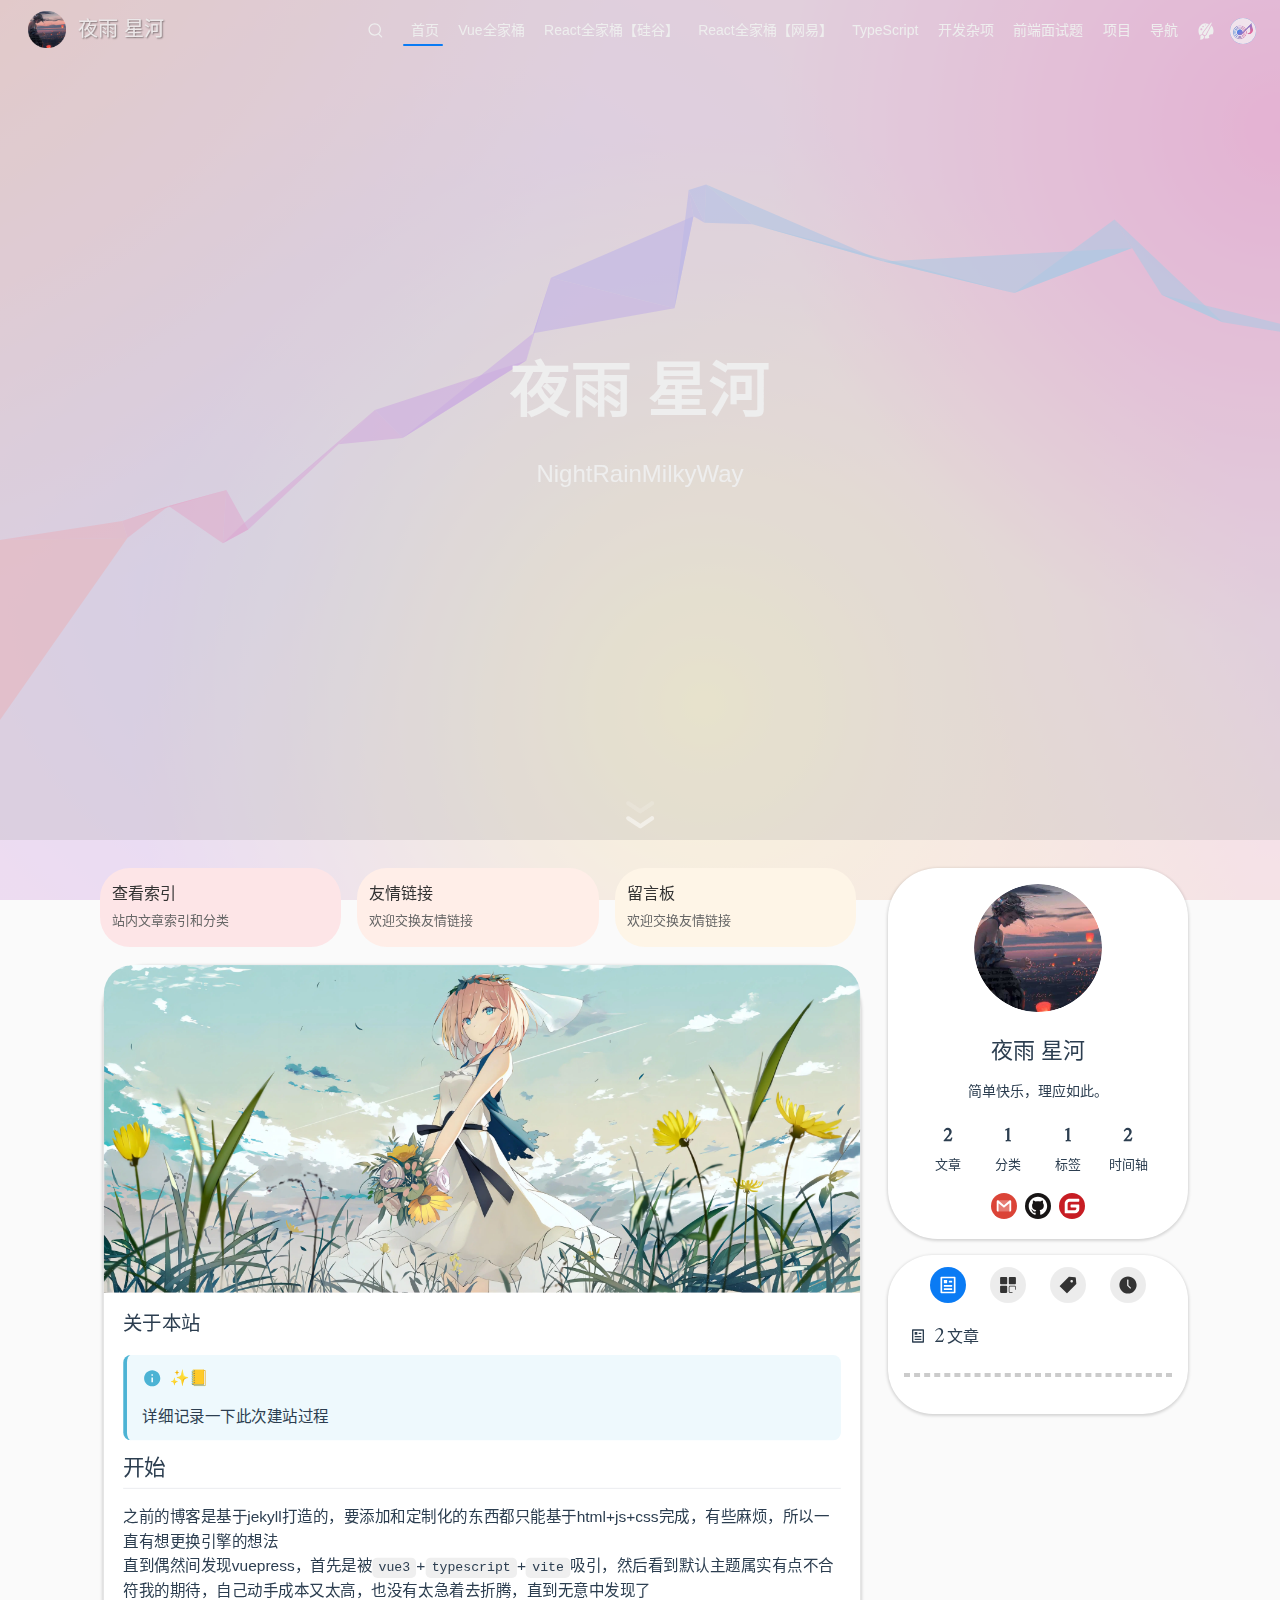
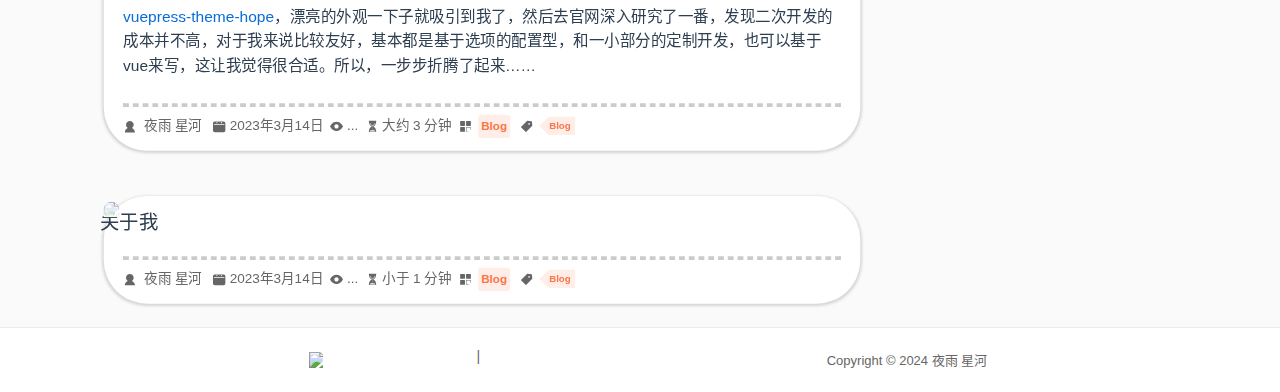
==== commit ada1ad0e: "Deploying to gh-pages from @ NightRainMilkyWay/Blog@ec1f5c06139ffb45a46ea36c99ae623bf9e399c1 🚀" ====
--- a/index.html
+++ b/index.html
@@ -31,7 +31,7 @@
       }
     </script>
     <link rel="preload" href="/assets/style-40ab1ac4.css" as="style"><link rel="stylesheet" href="/assets/style-40ab1ac4.css">
-    <link rel="modulepreload" href="/assets/app-669aaa3e.js"><link rel="modulepreload" href="/assets/index.html-ee4dd98d.js"><link rel="modulepreload" href="/assets/index.html-07a82271.js"><link rel="modulepreload" href="/assets/plugin-vue_export-helper-c27b6911.js">
+    <link rel="modulepreload" href="/assets/app-2e806ad5.js"><link rel="modulepreload" href="/assets/index.html-95eb9db0.js"><link rel="modulepreload" href="/assets/plugin-vue_export-helper-c27b6911.js"><link rel="modulepreload" href="/assets/index.html-ee4dd98d.js">
   </head>
   <body>
     <div id="app"><!--[--><!--[--><!--[--><span tabindex="-1"></span><a href="#main-content" class="vp-skip-link sr-only">跳至主要內容</a><!--]--><div class="theme-container no-sidebar"><!--[--><header id="navbar" class="vp-navbar auto-hide"><div class="vp-navbar-start"><button type="button" class="vp-toggle-sidebar-button" title="Toggle Sidebar"><span class="icon"></span></button><!--[--><!----><!--]--><!--[--><a class="vp-link vp-brand vp-brand" href="/"><img class="vp-nav-logo" src="/logo.png" alt="夜雨 星河"><!----><span class="vp-site-name hide-in-pad">夜雨 星河</span></a><!--]--><!--[--><!----><!--]--></div><div class="vp-navbar-center"><!--[--><!----><!--]--><!--[--><!--]--><!--[--><!----><!--]--></div><div class="vp-navbar-end"><!--[--><!----><!--]--><!--[--><!--[--><button type="button" class="search-pro-button" role="search" aria-label="搜索"><svg xmlns="http://www.w3.org/2000/svg" class="icon search-icon" viewBox="0 0 1024 1024" fill="currentColor" aria-label="search icon"><path d="M192 480a256 256 0 1 1 512 0 256 256 0 0 1-512 0m631.776 362.496-143.2-143.168A318.464 318.464 0 0 0 768 480c0-176.736-143.264-320-320-320S128 303.264 128 480s143.264 320 320 320a318.016 318.016 0 0 0 184.16-58.592l146.336 146.368c12.512 12.48 32.768 12.48 45.28 0 12.48-12.512 12.48-32.768 0-45.28"></path></svg><div class="search-pro-placeholder">搜索</div><div class="search-pro-key-hints"><kbd class="search-pro-key">Ctrl</kbd><kbd class="search-pro-key">K</kbd></div></button><!--]--><nav class="vp-nav-links"><div class="nav-item hide-in-mobile"><a aria-label="首页" class="vp-link nav-link active nav-link active" href="/"><span class="font-icon icon iconfont icon-home" style=""></span>首页<!----></a></div><div class="nav-item hide-in-mobile"><div class="dropdown-wrapper"><button type="button" class="dropdown-title" aria-label="Vue全家桶"><span class="title"><span class="font-icon icon iconfont icon-vue" style=""></span>Vue全家桶</span><span class="arrow"></span><ul class="nav-dropdown"><li class="dropdown-item"><a aria-label="Vue全家桶" class="vp-link nav-link nav-link" href="/zh/Vue/"><span class="font-icon icon iconfont icon-vuequanjiatonggongju" style=""></span>Vue全家桶<!----></a></li><li class="dropdown-item"><a aria-label="Vue基础教程" class="vp-link nav-link nav-link" href="/zh/Vue/Vue/"><span class="font-icon icon iconfont icon-vue" style=""></span>Vue基础教程<!----></a></li><li class="dropdown-item"><a aria-label="CompositionApi" class="vp-link nav-link nav-link" href="/zh/Vue/VueCompositonApi/"><span class="font-icon icon iconfont icon-API" style=""></span>CompositionApi<!----></a></li><li class="dropdown-item"><a aria-label="Vue路由管理" class="vp-link nav-link nav-link" href="/zh/Vue/VueRouter/"><span class="font-icon icon iconfont icon-daohang-" style=""></span>Vue路由管理<!----></a></li><li class="dropdown-item"><a aria-label="Vue动画" class="vp-link nav-link nav-link" href="/zh/Vue/VueTransition/"><span class="font-icon icon iconfont icon-donghua" style=""></span>Vue动画<!----></a></li><li class="dropdown-item"><a aria-label="VueX状态管理" class="vp-link nav-link nav-link" href="/zh/Vue/VueX/"><span class="font-icon icon iconfont icon-vuex-store" style=""></span>VueX状态管理<!----></a></li><li class="dropdown-item"><a aria-label="Pinia状态管理" class="vp-link nav-link nav-link" href="/zh/Vue/Pinia/"><span class="font-icon icon iconfont icon-boluo" style=""></span>Pinia状态管理<!----></a></li><li class="dropdown-item"><a aria-label="Vue项目开发与部署" class="vp-link nav-link nav-link" href="/zh/Vue/VueProjectdeployment/"><span class="font-icon icon iconfont icon-bushu" style=""></span>Vue项目开发与部署<!----></a></li><li class="dropdown-item"><a aria-label="Vue底层机制" class="vp-link nav-link nav-link" href="/zh/Vue/VueBottom/"><span class="font-icon icon iconfont icon-gongzuoliugongzuoliuguanli" style=""></span>Vue底层机制<!----></a></li></ul></button></div></div><div class="nav-item hide-in-mobile"><div class="dropdown-wrapper"><button type="button" class="dropdown-title" aria-label="React全家桶【硅谷】"><span class="title"><span class="font-icon icon iconfont icon-react" style=""></span>React全家桶【硅谷】</span><span class="arrow"></span><ul class="nav-dropdown"><li class="dropdown-item"><a aria-label="React基础教程" class="vp-link nav-link nav-link" href="/zh/React-gg/React-Basics/"><span class="font-icon icon iconfont icon-jichushuju" style=""></span>React基础教程<!----></a></li><li class="dropdown-item"><a aria-label="三大核心:state" class="vp-link nav-link nav-link" href="/zh/React-gg/React-state/"><span class="font-icon icon iconfont icon-zhuangtai" style=""></span>三大核心:state<!----></a></li><li class="dropdown-item"><a aria-label="三大核心:props" class="vp-link nav-link nav-link" href="/zh/React-gg/React-props/"><span class="font-icon icon iconfont icon-jisuchuandi" style=""></span>三大核心:props<!----></a></li><li class="dropdown-item"><a aria-label="三大核心:refs" class="vp-link nav-link nav-link" href="/zh/React-gg/React-refs/"><span class="font-icon icon iconfont icon-icon" style=""></span>三大核心:refs<!----></a></li><li class="dropdown-item"><a aria-label="受控组件和非受控组件" class="vp-link nav-link nav-link" href="/zh/React-gg/React-event/"><span class="font-icon icon iconfont icon-kongzhizhongxin" style=""></span>受控组件和非受控组件<!----></a></li><li class="dropdown-item"><a aria-label="高阶函数与柯里化" class="vp-link nav-link nav-link" href="/zh/React-gg/React-senior/"><span class="font-icon icon iconfont icon-hanshu" style=""></span>高阶函数与柯里化<!----></a></li><li class="dropdown-item"><a aria-label="组件的生命周期" class="vp-link nav-link nav-link" href="/zh/React-gg/React-life/"><span class="font-icon icon iconfont icon-shengmingzhouqi" style=""></span>组件的生命周期<!----></a></li><li class="dropdown-item"><a aria-label="react应用(基于react脚手架)" class="vp-link nav-link nav-link" href="/zh/React-gg/React-cli/"><span class="font-icon icon iconfont icon-jiaoshoujia-xian" style=""></span>react应用(基于react脚手架)<!----></a></li><li class="dropdown-item"><a aria-label="react发送网络请求" class="vp-link nav-link nav-link" href="/zh/React-gg/React-ajax/"><span class="font-icon icon iconfont icon-wangluo" style=""></span>react发送网络请求<!----></a></li><li class="dropdown-item"><a aria-label="react路由管理" class="vp-link nav-link nav-link" href="/zh/React-gg/React-router/"><span class="font-icon icon iconfont icon-luyouqi" style=""></span>react路由管理<!----></a></li><li class="dropdown-item"><a aria-label="React创建项目" class="vp-link nav-link nav-link" href="/zh/React-gg/React-project/"><span class="font-icon icon iconfont icon-shizhanpeixun" style=""></span>React创建项目<!----></a></li></ul></button></div></div><div class="nav-item hide-in-mobile"><div class="dropdown-wrapper"><button type="button" class="dropdown-title" aria-label="React全家桶【网易】"><span class="title"><span class="font-icon icon iconfont icon-react" style=""></span>React全家桶【网易】</span><span class="arrow"></span><ul class="nav-dropdown"><li class="dropdown-item"><a aria-label="React 基础语法" class="vp-link nav-link nav-link" href="/zh/React-wy/React/"><span class="font-icon icon iconfont icon-mofayufake" style=""></span>React 基础语法<!----></a></li><li class="dropdown-item"><a aria-label="组件化开发基础" class="vp-link nav-link nav-link" href="/zh/React-wy/React-com-foundation/"><span class="font-icon icon iconfont icon-wangluo" style=""></span>组件化开发基础<!----></a></li><li class="dropdown-item"><a aria-label="React状态入门" class="vp-link nav-link nav-link" href="/zh/React-wy/React-state-primary/"><span class="font-icon icon iconfont icon-daohang01" style=""></span>React状态入门<!----></a></li><li class="dropdown-item"><a aria-label="Reac处理表单事件" class="vp-link nav-link nav-link" href="/zh/React-wy/React-from/"><span class="font-icon icon iconfont icon-17" style=""></span>Reac处理表单事件<!----></a></li><li class="dropdown-item"><a aria-label="React组件的副作用(生命周期)" class="vp-link nav-link nav-link" href="/zh/React-wy/React-by-effect/"><span class="font-icon icon iconfont icon-shengming" style=""></span>React组件的副作用(生命周期)<!----></a></li><li class="dropdown-item"><a aria-label="JSX 进阶" class="vp-link nav-link nav-link" href="/zh/React-wy/React-jsx/"><span class="font-icon icon iconfont icon-jsx" style=""></span>JSX 进阶<!----></a></li><li class="dropdown-item"><a aria-label="Props 进阶" class="vp-link nav-link nav-link" href="/zh/React-wy/React-props/"><span class="font-icon icon iconfont icon-props" style=""></span>Props 进阶<!----></a></li></ul></button></div></div><div class="nav-item hide-in-mobile"><div class="dropdown-wrapper"><button type="button" class="dropdown-title" aria-label="TypeScript"><span class="title"><span class="font-icon icon iconfont icon-typescript" style=""></span>TypeScript</span><span class="arrow"></span><ul class="nav-dropdown"><li class="dropdown-item"><a aria-label="TypeScript基础" class="vp-link nav-link nav-link" href="/zh/TypeScript/Ts_Basics/"><span class="font-icon icon iconfont icon-typescript" style=""></span>TypeScript基础<!----></a></li><li class="dropdown-item"><a aria-label="Vue-and-Ts" class="vp-link nav-link nav-link" href="/zh/TypeScript/Vue_and_Ts/"><span class="font-icon icon iconfont icon-AwesomeVue" style=""></span>Vue-and-Ts<!----></a></li></ul></button></div></div><div class="nav-item hide-in-mobile"><div class="dropdown-wrapper"><button type="button" class="dropdown-title" aria-label="开发杂项"><span class="title"><span class="font-icon icon iconfont icon-huizong" style=""></span>开发杂项</span><span class="arrow"></span><ul class="nav-dropdown"><li class="dropdown-item"><a aria-label="ios杂项" class="vp-link nav-link nav-link" href="/zh/blend/ios/"><span class="font-icon icon iconfont icon-ios" style=""></span>ios杂项<!----></a></li><li class="dropdown-item"><a aria-label="css杂项" class="vp-link nav-link nav-link" href="/zh/blend/css/"><span class="font-icon icon iconfont icon-qianduankaifa" style=""></span>css杂项<!----></a></li><li class="dropdown-item"><a aria-label="js杂项" class="vp-link nav-link nav-link" href="/zh/blend/js/"><span class="font-icon icon iconfont icon-js" style=""></span>js杂项<!----></a></li><li class="dropdown-item"><a aria-label="vue杂项" class="vp-link nav-link nav-link" href="/zh/blend/vue/"><span class="font-icon icon iconfont icon-vue" style=""></span>vue杂项<!----></a></li><li class="dropdown-item"><a aria-label="npm杂项" class="vp-link nav-link nav-link" href="/zh/blend/npm/"><span class="font-icon icon iconfont icon-npm" style=""></span>npm杂项<!----></a></li><li class="dropdown-item"><a aria-label="服务器杂项" class="vp-link nav-link nav-link" href="/zh/blend/server/"><span class="font-icon icon iconfont icon-fuwuqi" style=""></span>服务器杂项<!----></a></li></ul></button></div></div><div class="nav-item hide-in-mobile"><div class="dropdown-wrapper"><button type="button" class="dropdown-title" aria-label="前端面试题"><span class="title"><span class="font-icon icon iconfont icon-huizong" style=""></span>前端面试题</span><span class="arrow"></span><ul class="nav-dropdown"><li class="dropdown-item"><a aria-label="JavaScript面试题" class="vp-link nav-link nav-link" href="/zh/interview/JavaScript/"><span class="font-icon icon iconfont icon-mianshianpai" style=""></span>JavaScript面试题<!----></a></li></ul></button></div></div><div class="nav-item hide-in-mobile"><a aria-label="项目" class="vp-link nav-link nav-link" href="/zh/project/"><span class="font-icon icon iconfont icon-fuwuxiangmu" style=""></span>项目<!----></a></div><div class="nav-item hide-in-mobile"><a aria-label="导航" class="vp-link nav-link nav-link" href="/zh/navLable/"><span class="font-icon icon iconfont icon-daohang01" style=""></span>导航<!----></a></div></nav><!----><div class="nav-item hide-in-mobile"><button type="button" class="outlook-button" tabindex="-1" aria-hidden="true"><svg xmlns="http://www.w3.org/2000/svg" class="icon outlook-icon" viewBox="0 0 1024 1024" fill="currentColor" aria-label="outlook icon"><path d="M224 800c0 9.6 3.2 44.8 6.4 54.4 6.4 48-48 76.8-48 76.8s80 41.6 147.2 0 134.4-134.4 38.4-195.2c-22.4-12.8-41.6-19.2-57.6-19.2C259.2 716.8 227.2 761.6 224 800zM560 675.2l-32 51.2c-51.2 51.2-83.2 32-83.2 32 25.6 67.2 0 112-12.8 128 25.6 6.4 51.2 9.6 80 9.6 54.4 0 102.4-9.6 150.4-32l0 0c3.2 0 3.2-3.2 3.2-3.2 22.4-16 12.8-35.2 6.4-44.8-9.6-12.8-12.8-25.6-12.8-41.6 0-54.4 60.8-99.2 137.6-99.2 6.4 0 12.8 0 22.4 0 12.8 0 38.4 9.6 48-25.6 0-3.2 0-3.2 3.2-6.4 0-3.2 3.2-6.4 3.2-6.4 6.4-16 6.4-16 6.4-19.2 9.6-35.2 16-73.6 16-115.2 0-105.6-41.6-198.4-108.8-268.8C704 396.8 560 675.2 560 675.2zM224 419.2c0-28.8 22.4-51.2 51.2-51.2 28.8 0 51.2 22.4 51.2 51.2 0 28.8-22.4 51.2-51.2 51.2C246.4 470.4 224 448 224 419.2zM320 284.8c0-22.4 19.2-41.6 41.6-41.6 22.4 0 41.6 19.2 41.6 41.6 0 22.4-19.2 41.6-41.6 41.6C339.2 326.4 320 307.2 320 284.8zM457.6 208c0-12.8 12.8-25.6 25.6-25.6 12.8 0 25.6 12.8 25.6 25.6 0 12.8-12.8 25.6-25.6 25.6C470.4 233.6 457.6 220.8 457.6 208zM128 505.6C128 592 153.6 672 201.6 736c28.8-60.8 112-60.8 124.8-60.8-16-51.2 16-99.2 16-99.2l316.8-422.4c-48-19.2-99.2-32-150.4-32C297.6 118.4 128 291.2 128 505.6zM764.8 86.4c-22.4 19.2-390.4 518.4-390.4 518.4-22.4 28.8-12.8 76.8 22.4 99.2l9.6 6.4c35.2 22.4 80 12.8 99.2-25.6 0 0 6.4-12.8 9.6-19.2 54.4-105.6 275.2-524.8 288-553.6 6.4-19.2-3.2-32-19.2-32C777.6 76.8 771.2 80 764.8 86.4z"></path></svg><div class="outlook-dropdown"><!----></div></button></div><!--]--><!--[--><!----><!--]--><button type="button" class="vp-toggle-navbar-button" aria-label="Toggle Navbar" aria-expanded="false" aria-controls="nav-screen"><span><span class="vp-top"></span><span class="vp-middle"></span><span class="vp-bottom"></span></span></button></div></header><!----><!--]--><!----><div class="toggle-sidebar-wrapper"><span class="arrow start"></span></div><aside id="sidebar" class="vp-sidebar"><!--[--><!----><!--]--><ul class="vp-sidebar-links"></ul><!--[--><!----><!--]--></aside><!--[--><div class="vp-page vp-blog"><div class="vp-blog-hero fullscreen"><!--[--><div class="vp-blog-mask" style="background:url(https://cdn.jsdelivr.net/gh/NightRainMilkyWay/PicPlus@main/2024/02/24/20240224173028194.jpeg) center/cover no-repeat;"></div><!----><!--]--><!--[--><!--[--><!--]--><h1 class="vp-blog-hero-title">夜雨 星河</h1><p class="vp-blog-hero-description">NightRainMilkyWay</p><!--]--><button type="button" class="slide-down-button"><svg xmlns="http://www.w3.org/2000/svg" class="icon slide-down-icon" viewBox="0 0 1024 1024" fill="currentColor" aria-label="slide-down icon"><path d="M108.775 312.23c13.553 0 27.106 3.734 39.153 11.806l375.205 250.338 363.641-252.808c32.587-21.624 76.499-12.83 98.123 19.757 21.685 32.467 12.95 76.56-19.576 98.184l-402.854 278.89c-23.733 15.901-54.694 15.962-78.547.12L69.501 442.097c-32.647-21.685-41.441-65.777-19.817-98.304 13.734-20.54 36.201-31.563 59.09-31.563Z"></path></svg><svg xmlns="http://www.w3.org/2000/svg" class="icon slide-down-icon" viewBox="0 0 1024 1024" fill="currentColor" aria-label="slide-down icon"><path d="M108.775 312.23c13.553 0 27.106 3.734 39.153 11.806l375.205 250.338 363.641-252.808c32.587-21.624 76.499-12.83 98.123 19.757 21.685 32.467 12.95 76.56-19.576 98.184l-402.854 278.89c-23.733 15.901-54.694 15.962-78.547.12L69.501 442.097c-32.647-21.685-41.441-65.777-19.817-98.304 13.734-20.54 36.201-31.563 59.09-31.563Z"></path></svg></button></div><div class="blog-page-wrapper"><main id="main-content" class="vp-blog-main"><div class="vp-project-panel"><div class="vp-project-card project0"><span class="font-icon icon iconfont icon-jiansuo" style=""></span><div class="vp-project-name">查看索引</div><div class="vp-project-desc">站内文章索引和分类</div></div><div class="vp-project-card project1"><span class="font-icon icon iconfont icon-youlian" style=""></span><div class="vp-project-name">友情链接</div><div class="vp-project-desc">欢迎交换友情链接</div></div><div class="vp-project-card project2"><span class="font-icon icon iconfont icon-liuyan" style=""></span><div class="vp-project-name">留言板</div><div class="vp-project-desc">欢迎交换友情链接</div></div></div><div id="article-list" class="vp-article-list"><div class="vp-article-wrapper"><article class="vp-article-item" vocab="https://schema.org/" typeof="Article"><!--[--><img class="vp-article-cover" src="/assets/images/image_201.jpg"><meta property="image" content="/assets/images/image_201.jpg"><!--]--><!----><a class="vp-link" href="/about.html"><header class="vp-article-title"><!----><!----><span property="headline">关于本站</span></header></a><div class="vp-article-excerpt"><h1> 关于本站</h1>
@@ -48,6 +48,6 @@
   <img src="//file.mo7.cc/static/img/beian.png">
   陕ICP备2022011574号
 </a>&nbsp;&nbsp;|&nbsp;&nbsp;<a class="footer-about" href="/about/website.html">关于本站</a></div><div class="vp-copyright">Copyright © 2024 夜雨 星河</div></footer></div><!--]--><!----><!----><!----><!----><!----><!----><!----><!----><!----><!----><!--]--></div>
-    <script type="module" src="/assets/app-669aaa3e.js" defer></script>
+    <script type="module" src="/assets/app-2e806ad5.js" defer></script>
   </body>
 </html>
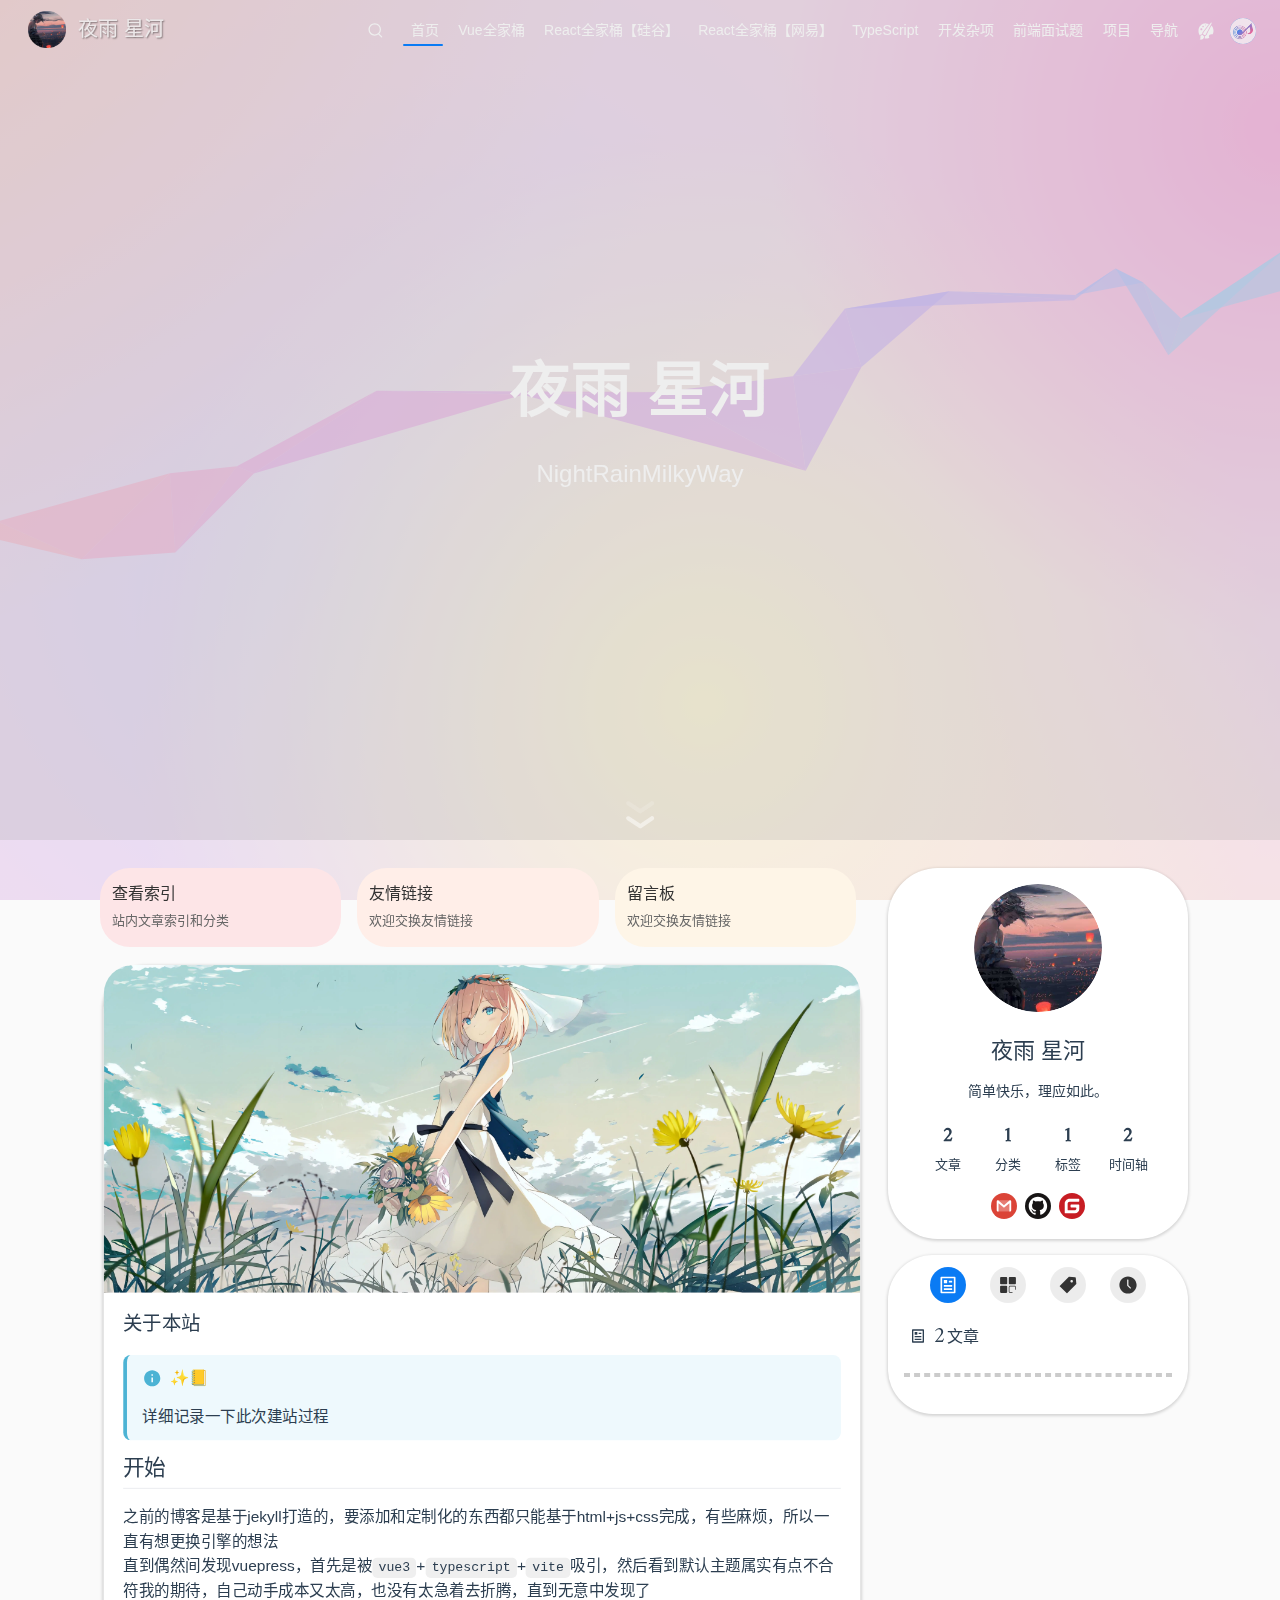
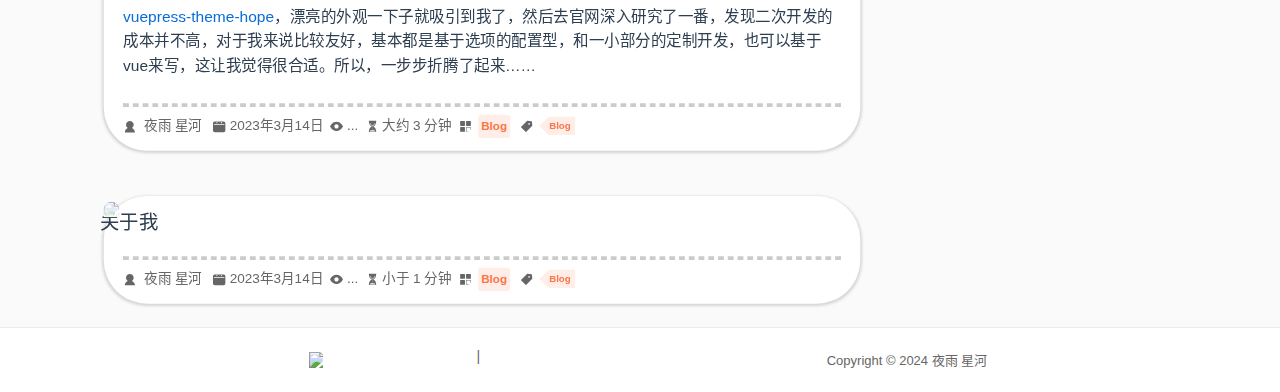
==== commit e052def0: "Deploying to gh-pages from @ NightRainMilkyWay/Blog@740c6311a65b6a5ff05f336ea53a7301c360a402 🚀" ====
--- a/index.html
+++ b/index.html
@@ -31,7 +31,7 @@
       }
     </script>
     <link rel="preload" href="/assets/style-40ab1ac4.css" as="style"><link rel="stylesheet" href="/assets/style-40ab1ac4.css">
-    <link rel="modulepreload" href="/assets/app-2e806ad5.js"><link rel="modulepreload" href="/assets/index.html-95eb9db0.js"><link rel="modulepreload" href="/assets/plugin-vue_export-helper-c27b6911.js"><link rel="modulepreload" href="/assets/index.html-ee4dd98d.js">
+    <link rel="modulepreload" href="/assets/app-00d2c95e.js"><link rel="modulepreload" href="/assets/index.html-ee4dd98d.js"><link rel="modulepreload" href="/assets/index.html-be70b1e7.js"><link rel="modulepreload" href="/assets/plugin-vue_export-helper-c27b6911.js">
   </head>
   <body>
     <div id="app"><!--[--><!--[--><!--[--><span tabindex="-1"></span><a href="#main-content" class="vp-skip-link sr-only">跳至主要內容</a><!--]--><div class="theme-container no-sidebar"><!--[--><header id="navbar" class="vp-navbar auto-hide"><div class="vp-navbar-start"><button type="button" class="vp-toggle-sidebar-button" title="Toggle Sidebar"><span class="icon"></span></button><!--[--><!----><!--]--><!--[--><a class="vp-link vp-brand vp-brand" href="/"><img class="vp-nav-logo" src="/logo.png" alt="夜雨 星河"><!----><span class="vp-site-name hide-in-pad">夜雨 星河</span></a><!--]--><!--[--><!----><!--]--></div><div class="vp-navbar-center"><!--[--><!----><!--]--><!--[--><!--]--><!--[--><!----><!--]--></div><div class="vp-navbar-end"><!--[--><!----><!--]--><!--[--><!--[--><button type="button" class="search-pro-button" role="search" aria-label="搜索"><svg xmlns="http://www.w3.org/2000/svg" class="icon search-icon" viewBox="0 0 1024 1024" fill="currentColor" aria-label="search icon"><path d="M192 480a256 256 0 1 1 512 0 256 256 0 0 1-512 0m631.776 362.496-143.2-143.168A318.464 318.464 0 0 0 768 480c0-176.736-143.264-320-320-320S128 303.264 128 480s143.264 320 320 320a318.016 318.016 0 0 0 184.16-58.592l146.336 146.368c12.512 12.48 32.768 12.48 45.28 0 12.48-12.512 12.48-32.768 0-45.28"></path></svg><div class="search-pro-placeholder">搜索</div><div class="search-pro-key-hints"><kbd class="search-pro-key">Ctrl</kbd><kbd class="search-pro-key">K</kbd></div></button><!--]--><nav class="vp-nav-links"><div class="nav-item hide-in-mobile"><a aria-label="首页" class="vp-link nav-link active nav-link active" href="/"><span class="font-icon icon iconfont icon-home" style=""></span>首页<!----></a></div><div class="nav-item hide-in-mobile"><div class="dropdown-wrapper"><button type="button" class="dropdown-title" aria-label="Vue全家桶"><span class="title"><span class="font-icon icon iconfont icon-vue" style=""></span>Vue全家桶</span><span class="arrow"></span><ul class="nav-dropdown"><li class="dropdown-item"><a aria-label="Vue全家桶" class="vp-link nav-link nav-link" href="/zh/Vue/"><span class="font-icon icon iconfont icon-vuequanjiatonggongju" style=""></span>Vue全家桶<!----></a></li><li class="dropdown-item"><a aria-label="Vue基础教程" class="vp-link nav-link nav-link" href="/zh/Vue/Vue/"><span class="font-icon icon iconfont icon-vue" style=""></span>Vue基础教程<!----></a></li><li class="dropdown-item"><a aria-label="CompositionApi" class="vp-link nav-link nav-link" href="/zh/Vue/VueCompositonApi/"><span class="font-icon icon iconfont icon-API" style=""></span>CompositionApi<!----></a></li><li class="dropdown-item"><a aria-label="Vue路由管理" class="vp-link nav-link nav-link" href="/zh/Vue/VueRouter/"><span class="font-icon icon iconfont icon-daohang-" style=""></span>Vue路由管理<!----></a></li><li class="dropdown-item"><a aria-label="Vue动画" class="vp-link nav-link nav-link" href="/zh/Vue/VueTransition/"><span class="font-icon icon iconfont icon-donghua" style=""></span>Vue动画<!----></a></li><li class="dropdown-item"><a aria-label="VueX状态管理" class="vp-link nav-link nav-link" href="/zh/Vue/VueX/"><span class="font-icon icon iconfont icon-vuex-store" style=""></span>VueX状态管理<!----></a></li><li class="dropdown-item"><a aria-label="Pinia状态管理" class="vp-link nav-link nav-link" href="/zh/Vue/Pinia/"><span class="font-icon icon iconfont icon-boluo" style=""></span>Pinia状态管理<!----></a></li><li class="dropdown-item"><a aria-label="Vue项目开发与部署" class="vp-link nav-link nav-link" href="/zh/Vue/VueProjectdeployment/"><span class="font-icon icon iconfont icon-bushu" style=""></span>Vue项目开发与部署<!----></a></li><li class="dropdown-item"><a aria-label="Vue底层机制" class="vp-link nav-link nav-link" href="/zh/Vue/VueBottom/"><span class="font-icon icon iconfont icon-gongzuoliugongzuoliuguanli" style=""></span>Vue底层机制<!----></a></li></ul></button></div></div><div class="nav-item hide-in-mobile"><div class="dropdown-wrapper"><button type="button" class="dropdown-title" aria-label="React全家桶【硅谷】"><span class="title"><span class="font-icon icon iconfont icon-react" style=""></span>React全家桶【硅谷】</span><span class="arrow"></span><ul class="nav-dropdown"><li class="dropdown-item"><a aria-label="React基础教程" class="vp-link nav-link nav-link" href="/zh/React-gg/React-Basics/"><span class="font-icon icon iconfont icon-jichushuju" style=""></span>React基础教程<!----></a></li><li class="dropdown-item"><a aria-label="三大核心:state" class="vp-link nav-link nav-link" href="/zh/React-gg/React-state/"><span class="font-icon icon iconfont icon-zhuangtai" style=""></span>三大核心:state<!----></a></li><li class="dropdown-item"><a aria-label="三大核心:props" class="vp-link nav-link nav-link" href="/zh/React-gg/React-props/"><span class="font-icon icon iconfont icon-jisuchuandi" style=""></span>三大核心:props<!----></a></li><li class="dropdown-item"><a aria-label="三大核心:refs" class="vp-link nav-link nav-link" href="/zh/React-gg/React-refs/"><span class="font-icon icon iconfont icon-icon" style=""></span>三大核心:refs<!----></a></li><li class="dropdown-item"><a aria-label="受控组件和非受控组件" class="vp-link nav-link nav-link" href="/zh/React-gg/React-event/"><span class="font-icon icon iconfont icon-kongzhizhongxin" style=""></span>受控组件和非受控组件<!----></a></li><li class="dropdown-item"><a aria-label="高阶函数与柯里化" class="vp-link nav-link nav-link" href="/zh/React-gg/React-senior/"><span class="font-icon icon iconfont icon-hanshu" style=""></span>高阶函数与柯里化<!----></a></li><li class="dropdown-item"><a aria-label="组件的生命周期" class="vp-link nav-link nav-link" href="/zh/React-gg/React-life/"><span class="font-icon icon iconfont icon-shengmingzhouqi" style=""></span>组件的生命周期<!----></a></li><li class="dropdown-item"><a aria-label="react应用(基于react脚手架)" class="vp-link nav-link nav-link" href="/zh/React-gg/React-cli/"><span class="font-icon icon iconfont icon-jiaoshoujia-xian" style=""></span>react应用(基于react脚手架)<!----></a></li><li class="dropdown-item"><a aria-label="react发送网络请求" class="vp-link nav-link nav-link" href="/zh/React-gg/React-ajax/"><span class="font-icon icon iconfont icon-wangluo" style=""></span>react发送网络请求<!----></a></li><li class="dropdown-item"><a aria-label="react路由管理" class="vp-link nav-link nav-link" href="/zh/React-gg/React-router/"><span class="font-icon icon iconfont icon-luyouqi" style=""></span>react路由管理<!----></a></li><li class="dropdown-item"><a aria-label="React创建项目" class="vp-link nav-link nav-link" href="/zh/React-gg/React-project/"><span class="font-icon icon iconfont icon-shizhanpeixun" style=""></span>React创建项目<!----></a></li></ul></button></div></div><div class="nav-item hide-in-mobile"><div class="dropdown-wrapper"><button type="button" class="dropdown-title" aria-label="React全家桶【网易】"><span class="title"><span class="font-icon icon iconfont icon-react" style=""></span>React全家桶【网易】</span><span class="arrow"></span><ul class="nav-dropdown"><li class="dropdown-item"><a aria-label="React 基础语法" class="vp-link nav-link nav-link" href="/zh/React-wy/React/"><span class="font-icon icon iconfont icon-mofayufake" style=""></span>React 基础语法<!----></a></li><li class="dropdown-item"><a aria-label="组件化开发基础" class="vp-link nav-link nav-link" href="/zh/React-wy/React-com-foundation/"><span class="font-icon icon iconfont icon-wangluo" style=""></span>组件化开发基础<!----></a></li><li class="dropdown-item"><a aria-label="React状态入门" class="vp-link nav-link nav-link" href="/zh/React-wy/React-state-primary/"><span class="font-icon icon iconfont icon-daohang01" style=""></span>React状态入门<!----></a></li><li class="dropdown-item"><a aria-label="Reac处理表单事件" class="vp-link nav-link nav-link" href="/zh/React-wy/React-from/"><span class="font-icon icon iconfont icon-17" style=""></span>Reac处理表单事件<!----></a></li><li class="dropdown-item"><a aria-label="React组件的副作用(生命周期)" class="vp-link nav-link nav-link" href="/zh/React-wy/React-by-effect/"><span class="font-icon icon iconfont icon-shengming" style=""></span>React组件的副作用(生命周期)<!----></a></li><li class="dropdown-item"><a aria-label="JSX 进阶" class="vp-link nav-link nav-link" href="/zh/React-wy/React-jsx/"><span class="font-icon icon iconfont icon-jsx" style=""></span>JSX 进阶<!----></a></li><li class="dropdown-item"><a aria-label="Props 进阶" class="vp-link nav-link nav-link" href="/zh/React-wy/React-props/"><span class="font-icon icon iconfont icon-props" style=""></span>Props 进阶<!----></a></li></ul></button></div></div><div class="nav-item hide-in-mobile"><div class="dropdown-wrapper"><button type="button" class="dropdown-title" aria-label="TypeScript"><span class="title"><span class="font-icon icon iconfont icon-typescript" style=""></span>TypeScript</span><span class="arrow"></span><ul class="nav-dropdown"><li class="dropdown-item"><a aria-label="TypeScript基础" class="vp-link nav-link nav-link" href="/zh/TypeScript/Ts_Basics/"><span class="font-icon icon iconfont icon-typescript" style=""></span>TypeScript基础<!----></a></li><li class="dropdown-item"><a aria-label="Vue-and-Ts" class="vp-link nav-link nav-link" href="/zh/TypeScript/Vue_and_Ts/"><span class="font-icon icon iconfont icon-AwesomeVue" style=""></span>Vue-and-Ts<!----></a></li></ul></button></div></div><div class="nav-item hide-in-mobile"><div class="dropdown-wrapper"><button type="button" class="dropdown-title" aria-label="开发杂项"><span class="title"><span class="font-icon icon iconfont icon-huizong" style=""></span>开发杂项</span><span class="arrow"></span><ul class="nav-dropdown"><li class="dropdown-item"><a aria-label="ios杂项" class="vp-link nav-link nav-link" href="/zh/blend/ios/"><span class="font-icon icon iconfont icon-ios" style=""></span>ios杂项<!----></a></li><li class="dropdown-item"><a aria-label="css杂项" class="vp-link nav-link nav-link" href="/zh/blend/css/"><span class="font-icon icon iconfont icon-qianduankaifa" style=""></span>css杂项<!----></a></li><li class="dropdown-item"><a aria-label="js杂项" class="vp-link nav-link nav-link" href="/zh/blend/js/"><span class="font-icon icon iconfont icon-js" style=""></span>js杂项<!----></a></li><li class="dropdown-item"><a aria-label="vue杂项" class="vp-link nav-link nav-link" href="/zh/blend/vue/"><span class="font-icon icon iconfont icon-vue" style=""></span>vue杂项<!----></a></li><li class="dropdown-item"><a aria-label="npm杂项" class="vp-link nav-link nav-link" href="/zh/blend/npm/"><span class="font-icon icon iconfont icon-npm" style=""></span>npm杂项<!----></a></li><li class="dropdown-item"><a aria-label="服务器杂项" class="vp-link nav-link nav-link" href="/zh/blend/server/"><span class="font-icon icon iconfont icon-fuwuqi" style=""></span>服务器杂项<!----></a></li></ul></button></div></div><div class="nav-item hide-in-mobile"><div class="dropdown-wrapper"><button type="button" class="dropdown-title" aria-label="前端面试题"><span class="title"><span class="font-icon icon iconfont icon-huizong" style=""></span>前端面试题</span><span class="arrow"></span><ul class="nav-dropdown"><li class="dropdown-item"><a aria-label="JavaScript面试题" class="vp-link nav-link nav-link" href="/zh/interview/JavaScript/"><span class="font-icon icon iconfont icon-mianshianpai" style=""></span>JavaScript面试题<!----></a></li></ul></button></div></div><div class="nav-item hide-in-mobile"><a aria-label="项目" class="vp-link nav-link nav-link" href="/zh/project/"><span class="font-icon icon iconfont icon-fuwuxiangmu" style=""></span>项目<!----></a></div><div class="nav-item hide-in-mobile"><a aria-label="导航" class="vp-link nav-link nav-link" href="/zh/navLable/"><span class="font-icon icon iconfont icon-daohang01" style=""></span>导航<!----></a></div></nav><!----><div class="nav-item hide-in-mobile"><button type="button" class="outlook-button" tabindex="-1" aria-hidden="true"><svg xmlns="http://www.w3.org/2000/svg" class="icon outlook-icon" viewBox="0 0 1024 1024" fill="currentColor" aria-label="outlook icon"><path d="M224 800c0 9.6 3.2 44.8 6.4 54.4 6.4 48-48 76.8-48 76.8s80 41.6 147.2 0 134.4-134.4 38.4-195.2c-22.4-12.8-41.6-19.2-57.6-19.2C259.2 716.8 227.2 761.6 224 800zM560 675.2l-32 51.2c-51.2 51.2-83.2 32-83.2 32 25.6 67.2 0 112-12.8 128 25.6 6.4 51.2 9.6 80 9.6 54.4 0 102.4-9.6 150.4-32l0 0c3.2 0 3.2-3.2 3.2-3.2 22.4-16 12.8-35.2 6.4-44.8-9.6-12.8-12.8-25.6-12.8-41.6 0-54.4 60.8-99.2 137.6-99.2 6.4 0 12.8 0 22.4 0 12.8 0 38.4 9.6 48-25.6 0-3.2 0-3.2 3.2-6.4 0-3.2 3.2-6.4 3.2-6.4 6.4-16 6.4-16 6.4-19.2 9.6-35.2 16-73.6 16-115.2 0-105.6-41.6-198.4-108.8-268.8C704 396.8 560 675.2 560 675.2zM224 419.2c0-28.8 22.4-51.2 51.2-51.2 28.8 0 51.2 22.4 51.2 51.2 0 28.8-22.4 51.2-51.2 51.2C246.4 470.4 224 448 224 419.2zM320 284.8c0-22.4 19.2-41.6 41.6-41.6 22.4 0 41.6 19.2 41.6 41.6 0 22.4-19.2 41.6-41.6 41.6C339.2 326.4 320 307.2 320 284.8zM457.6 208c0-12.8 12.8-25.6 25.6-25.6 12.8 0 25.6 12.8 25.6 25.6 0 12.8-12.8 25.6-25.6 25.6C470.4 233.6 457.6 220.8 457.6 208zM128 505.6C128 592 153.6 672 201.6 736c28.8-60.8 112-60.8 124.8-60.8-16-51.2 16-99.2 16-99.2l316.8-422.4c-48-19.2-99.2-32-150.4-32C297.6 118.4 128 291.2 128 505.6zM764.8 86.4c-22.4 19.2-390.4 518.4-390.4 518.4-22.4 28.8-12.8 76.8 22.4 99.2l9.6 6.4c35.2 22.4 80 12.8 99.2-25.6 0 0 6.4-12.8 9.6-19.2 54.4-105.6 275.2-524.8 288-553.6 6.4-19.2-3.2-32-19.2-32C777.6 76.8 771.2 80 764.8 86.4z"></path></svg><div class="outlook-dropdown"><!----></div></button></div><!--]--><!--[--><!----><!--]--><button type="button" class="vp-toggle-navbar-button" aria-label="Toggle Navbar" aria-expanded="false" aria-controls="nav-screen"><span><span class="vp-top"></span><span class="vp-middle"></span><span class="vp-bottom"></span></span></button></div></header><!----><!--]--><!----><div class="toggle-sidebar-wrapper"><span class="arrow start"></span></div><aside id="sidebar" class="vp-sidebar"><!--[--><!----><!--]--><ul class="vp-sidebar-links"></ul><!--[--><!----><!--]--></aside><!--[--><div class="vp-page vp-blog"><div class="vp-blog-hero fullscreen"><!--[--><div class="vp-blog-mask" style="background:url(https://cdn.jsdelivr.net/gh/NightRainMilkyWay/PicPlus@main/2024/02/24/20240224173028194.jpeg) center/cover no-repeat;"></div><!----><!--]--><!--[--><!--[--><!--]--><h1 class="vp-blog-hero-title">夜雨 星河</h1><p class="vp-blog-hero-description">NightRainMilkyWay</p><!--]--><button type="button" class="slide-down-button"><svg xmlns="http://www.w3.org/2000/svg" class="icon slide-down-icon" viewBox="0 0 1024 1024" fill="currentColor" aria-label="slide-down icon"><path d="M108.775 312.23c13.553 0 27.106 3.734 39.153 11.806l375.205 250.338 363.641-252.808c32.587-21.624 76.499-12.83 98.123 19.757 21.685 32.467 12.95 76.56-19.576 98.184l-402.854 278.89c-23.733 15.901-54.694 15.962-78.547.12L69.501 442.097c-32.647-21.685-41.441-65.777-19.817-98.304 13.734-20.54 36.201-31.563 59.09-31.563Z"></path></svg><svg xmlns="http://www.w3.org/2000/svg" class="icon slide-down-icon" viewBox="0 0 1024 1024" fill="currentColor" aria-label="slide-down icon"><path d="M108.775 312.23c13.553 0 27.106 3.734 39.153 11.806l375.205 250.338 363.641-252.808c32.587-21.624 76.499-12.83 98.123 19.757 21.685 32.467 12.95 76.56-19.576 98.184l-402.854 278.89c-23.733 15.901-54.694 15.962-78.547.12L69.501 442.097c-32.647-21.685-41.441-65.777-19.817-98.304 13.734-20.54 36.201-31.563 59.09-31.563Z"></path></svg></button></div><div class="blog-page-wrapper"><main id="main-content" class="vp-blog-main"><div class="vp-project-panel"><div class="vp-project-card project0"><span class="font-icon icon iconfont icon-jiansuo" style=""></span><div class="vp-project-name">查看索引</div><div class="vp-project-desc">站内文章索引和分类</div></div><div class="vp-project-card project1"><span class="font-icon icon iconfont icon-youlian" style=""></span><div class="vp-project-name">友情链接</div><div class="vp-project-desc">欢迎交换友情链接</div></div><div class="vp-project-card project2"><span class="font-icon icon iconfont icon-liuyan" style=""></span><div class="vp-project-name">留言板</div><div class="vp-project-desc">欢迎交换友情链接</div></div></div><div id="article-list" class="vp-article-list"><div class="vp-article-wrapper"><article class="vp-article-item" vocab="https://schema.org/" typeof="Article"><!--[--><img class="vp-article-cover" src="/assets/images/image_201.jpg"><meta property="image" content="/assets/images/image_201.jpg"><!--]--><!----><a class="vp-link" href="/about.html"><header class="vp-article-title"><!----><!----><span property="headline">关于本站</span></header></a><div class="vp-article-excerpt"><h1> 关于本站</h1>
@@ -48,6 +48,6 @@
   <img src="//file.mo7.cc/static/img/beian.png">
   陕ICP备2022011574号
 </a>&nbsp;&nbsp;|&nbsp;&nbsp;<a class="footer-about" href="/about/website.html">关于本站</a></div><div class="vp-copyright">Copyright © 2024 夜雨 星河</div></footer></div><!--]--><!----><!----><!----><!----><!----><!----><!----><!----><!----><!----><!--]--></div>
-    <script type="module" src="/assets/app-2e806ad5.js" defer></script>
+    <script type="module" src="/assets/app-00d2c95e.js" defer></script>
   </body>
 </html>
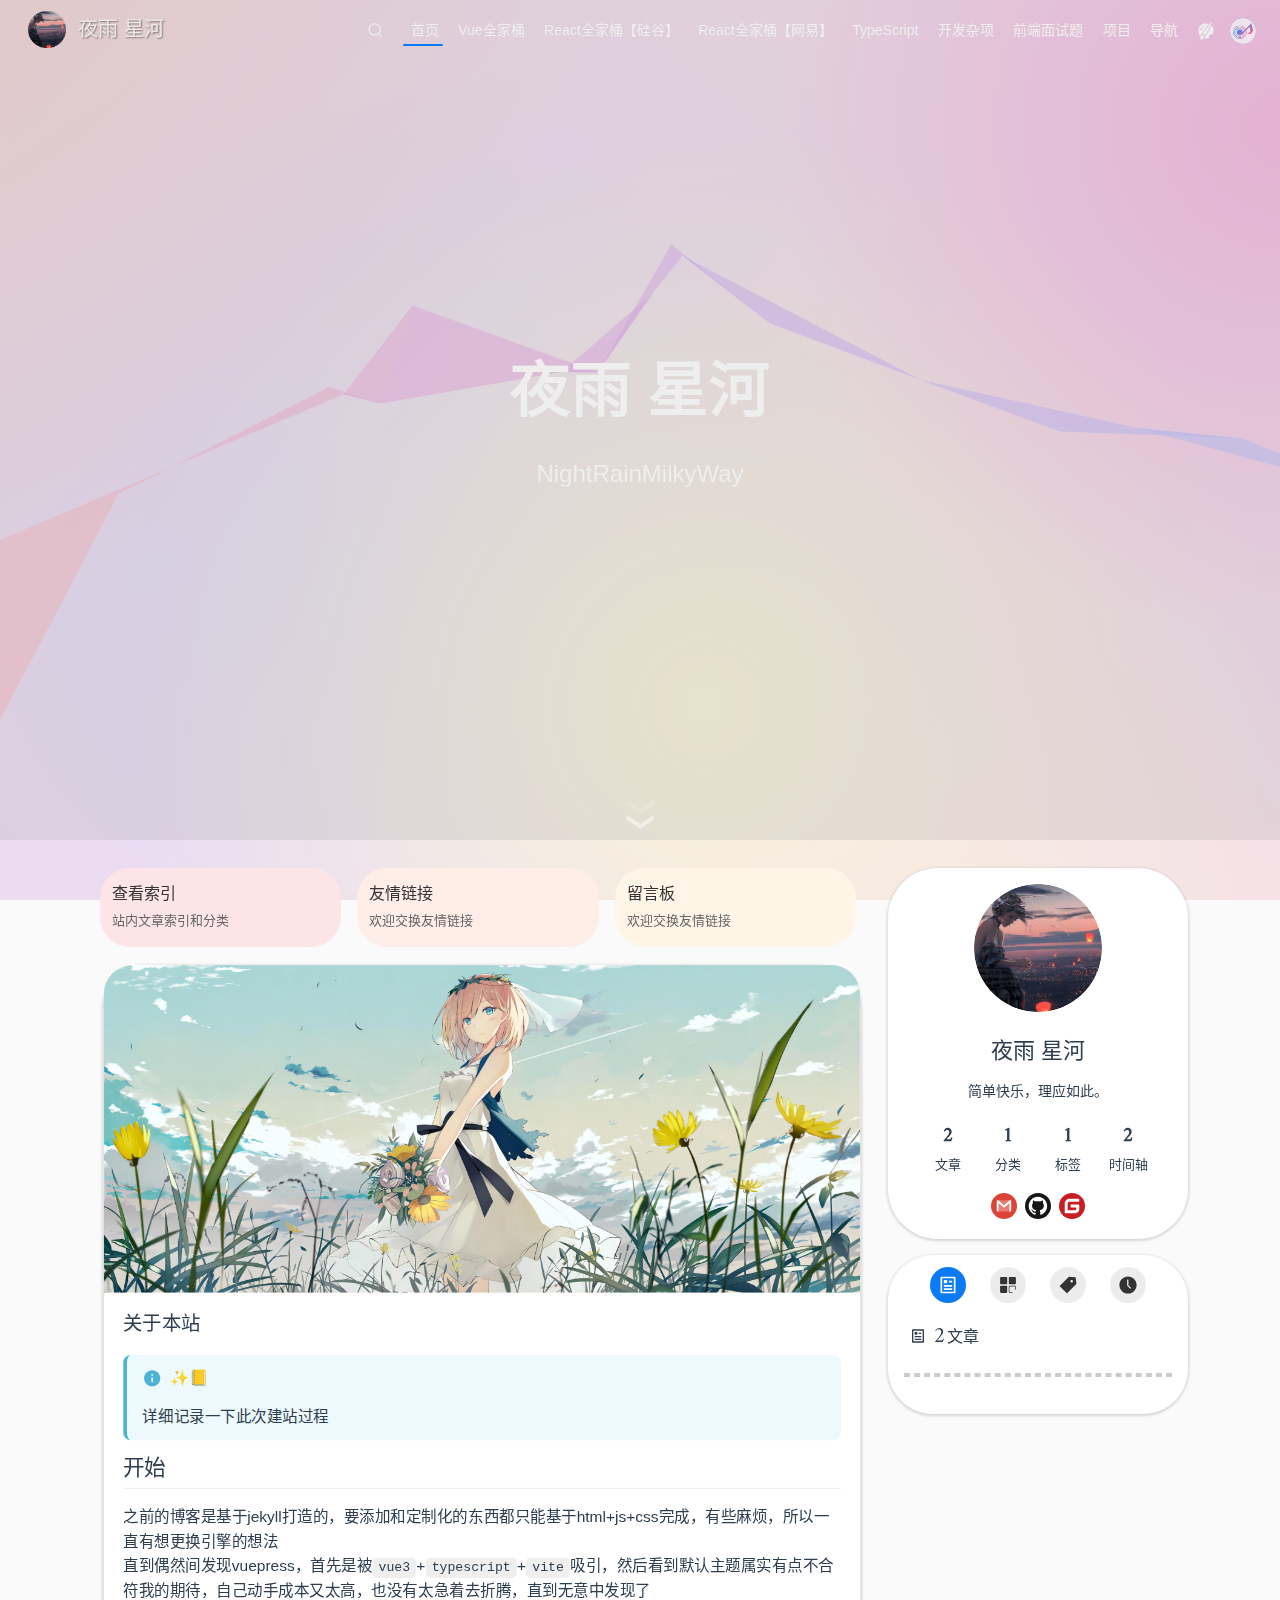
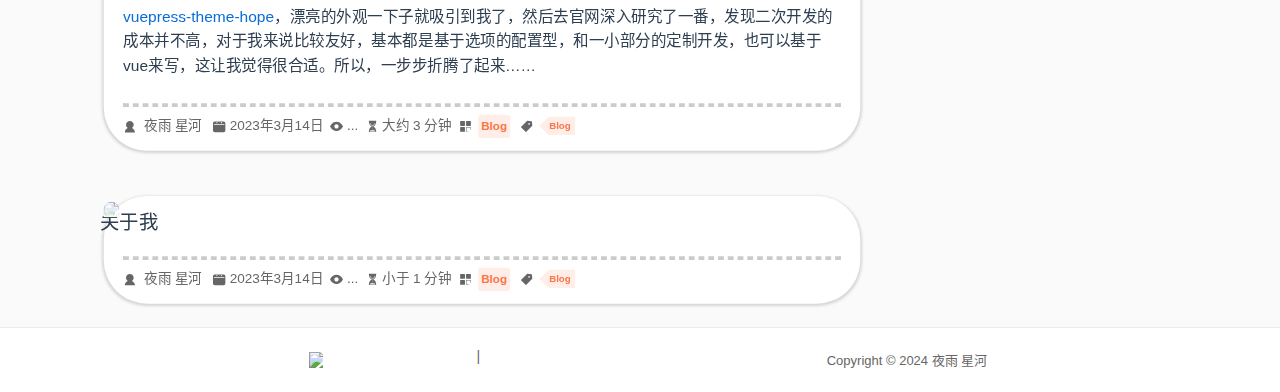
==== commit eab8eefb: "Deploying to gh-pages from @ NightRainMilkyWay/Blog@2d2bd815cdb3b13f0bd048128294a46f1bdf171b 🚀" ====
--- a/index.html
+++ b/index.html
@@ -31,7 +31,7 @@
       }
     </script>
     <link rel="preload" href="/assets/style-40ab1ac4.css" as="style"><link rel="stylesheet" href="/assets/style-40ab1ac4.css">
-    <link rel="modulepreload" href="/assets/app-00d2c95e.js"><link rel="modulepreload" href="/assets/index.html-ee4dd98d.js"><link rel="modulepreload" href="/assets/index.html-be70b1e7.js"><link rel="modulepreload" href="/assets/plugin-vue_export-helper-c27b6911.js">
+    <link rel="modulepreload" href="/assets/app-0695127a.js"><link rel="modulepreload" href="/assets/index.html-ee4dd98d.js"><link rel="modulepreload" href="/assets/index.html-d33655fa.js"><link rel="modulepreload" href="/assets/plugin-vue_export-helper-c27b6911.js">
   </head>
   <body>
     <div id="app"><!--[--><!--[--><!--[--><span tabindex="-1"></span><a href="#main-content" class="vp-skip-link sr-only">跳至主要內容</a><!--]--><div class="theme-container no-sidebar"><!--[--><header id="navbar" class="vp-navbar auto-hide"><div class="vp-navbar-start"><button type="button" class="vp-toggle-sidebar-button" title="Toggle Sidebar"><span class="icon"></span></button><!--[--><!----><!--]--><!--[--><a class="vp-link vp-brand vp-brand" href="/"><img class="vp-nav-logo" src="/logo.png" alt="夜雨 星河"><!----><span class="vp-site-name hide-in-pad">夜雨 星河</span></a><!--]--><!--[--><!----><!--]--></div><div class="vp-navbar-center"><!--[--><!----><!--]--><!--[--><!--]--><!--[--><!----><!--]--></div><div class="vp-navbar-end"><!--[--><!----><!--]--><!--[--><!--[--><button type="button" class="search-pro-button" role="search" aria-label="搜索"><svg xmlns="http://www.w3.org/2000/svg" class="icon search-icon" viewBox="0 0 1024 1024" fill="currentColor" aria-label="search icon"><path d="M192 480a256 256 0 1 1 512 0 256 256 0 0 1-512 0m631.776 362.496-143.2-143.168A318.464 318.464 0 0 0 768 480c0-176.736-143.264-320-320-320S128 303.264 128 480s143.264 320 320 320a318.016 318.016 0 0 0 184.16-58.592l146.336 146.368c12.512 12.48 32.768 12.48 45.28 0 12.48-12.512 12.48-32.768 0-45.28"></path></svg><div class="search-pro-placeholder">搜索</div><div class="search-pro-key-hints"><kbd class="search-pro-key">Ctrl</kbd><kbd class="search-pro-key">K</kbd></div></button><!--]--><nav class="vp-nav-links"><div class="nav-item hide-in-mobile"><a aria-label="首页" class="vp-link nav-link active nav-link active" href="/"><span class="font-icon icon iconfont icon-home" style=""></span>首页<!----></a></div><div class="nav-item hide-in-mobile"><div class="dropdown-wrapper"><button type="button" class="dropdown-title" aria-label="Vue全家桶"><span class="title"><span class="font-icon icon iconfont icon-vue" style=""></span>Vue全家桶</span><span class="arrow"></span><ul class="nav-dropdown"><li class="dropdown-item"><a aria-label="Vue全家桶" class="vp-link nav-link nav-link" href="/zh/Vue/"><span class="font-icon icon iconfont icon-vuequanjiatonggongju" style=""></span>Vue全家桶<!----></a></li><li class="dropdown-item"><a aria-label="Vue基础教程" class="vp-link nav-link nav-link" href="/zh/Vue/Vue/"><span class="font-icon icon iconfont icon-vue" style=""></span>Vue基础教程<!----></a></li><li class="dropdown-item"><a aria-label="CompositionApi" class="vp-link nav-link nav-link" href="/zh/Vue/VueCompositonApi/"><span class="font-icon icon iconfont icon-API" style=""></span>CompositionApi<!----></a></li><li class="dropdown-item"><a aria-label="Vue路由管理" class="vp-link nav-link nav-link" href="/zh/Vue/VueRouter/"><span class="font-icon icon iconfont icon-daohang-" style=""></span>Vue路由管理<!----></a></li><li class="dropdown-item"><a aria-label="Vue动画" class="vp-link nav-link nav-link" href="/zh/Vue/VueTransition/"><span class="font-icon icon iconfont icon-donghua" style=""></span>Vue动画<!----></a></li><li class="dropdown-item"><a aria-label="VueX状态管理" class="vp-link nav-link nav-link" href="/zh/Vue/VueX/"><span class="font-icon icon iconfont icon-vuex-store" style=""></span>VueX状态管理<!----></a></li><li class="dropdown-item"><a aria-label="Pinia状态管理" class="vp-link nav-link nav-link" href="/zh/Vue/Pinia/"><span class="font-icon icon iconfont icon-boluo" style=""></span>Pinia状态管理<!----></a></li><li class="dropdown-item"><a aria-label="Vue项目开发与部署" class="vp-link nav-link nav-link" href="/zh/Vue/VueProjectdeployment/"><span class="font-icon icon iconfont icon-bushu" style=""></span>Vue项目开发与部署<!----></a></li><li class="dropdown-item"><a aria-label="Vue底层机制" class="vp-link nav-link nav-link" href="/zh/Vue/VueBottom/"><span class="font-icon icon iconfont icon-gongzuoliugongzuoliuguanli" style=""></span>Vue底层机制<!----></a></li></ul></button></div></div><div class="nav-item hide-in-mobile"><div class="dropdown-wrapper"><button type="button" class="dropdown-title" aria-label="React全家桶【硅谷】"><span class="title"><span class="font-icon icon iconfont icon-react" style=""></span>React全家桶【硅谷】</span><span class="arrow"></span><ul class="nav-dropdown"><li class="dropdown-item"><a aria-label="React基础教程" class="vp-link nav-link nav-link" href="/zh/React-gg/React-Basics/"><span class="font-icon icon iconfont icon-jichushuju" style=""></span>React基础教程<!----></a></li><li class="dropdown-item"><a aria-label="三大核心:state" class="vp-link nav-link nav-link" href="/zh/React-gg/React-state/"><span class="font-icon icon iconfont icon-zhuangtai" style=""></span>三大核心:state<!----></a></li><li class="dropdown-item"><a aria-label="三大核心:props" class="vp-link nav-link nav-link" href="/zh/React-gg/React-props/"><span class="font-icon icon iconfont icon-jisuchuandi" style=""></span>三大核心:props<!----></a></li><li class="dropdown-item"><a aria-label="三大核心:refs" class="vp-link nav-link nav-link" href="/zh/React-gg/React-refs/"><span class="font-icon icon iconfont icon-icon" style=""></span>三大核心:refs<!----></a></li><li class="dropdown-item"><a aria-label="受控组件和非受控组件" class="vp-link nav-link nav-link" href="/zh/React-gg/React-event/"><span class="font-icon icon iconfont icon-kongzhizhongxin" style=""></span>受控组件和非受控组件<!----></a></li><li class="dropdown-item"><a aria-label="高阶函数与柯里化" class="vp-link nav-link nav-link" href="/zh/React-gg/React-senior/"><span class="font-icon icon iconfont icon-hanshu" style=""></span>高阶函数与柯里化<!----></a></li><li class="dropdown-item"><a aria-label="组件的生命周期" class="vp-link nav-link nav-link" href="/zh/React-gg/React-life/"><span class="font-icon icon iconfont icon-shengmingzhouqi" style=""></span>组件的生命周期<!----></a></li><li class="dropdown-item"><a aria-label="react应用(基于react脚手架)" class="vp-link nav-link nav-link" href="/zh/React-gg/React-cli/"><span class="font-icon icon iconfont icon-jiaoshoujia-xian" style=""></span>react应用(基于react脚手架)<!----></a></li><li class="dropdown-item"><a aria-label="react发送网络请求" class="vp-link nav-link nav-link" href="/zh/React-gg/React-ajax/"><span class="font-icon icon iconfont icon-wangluo" style=""></span>react发送网络请求<!----></a></li><li class="dropdown-item"><a aria-label="react路由管理" class="vp-link nav-link nav-link" href="/zh/React-gg/React-router/"><span class="font-icon icon iconfont icon-luyouqi" style=""></span>react路由管理<!----></a></li><li class="dropdown-item"><a aria-label="React创建项目" class="vp-link nav-link nav-link" href="/zh/React-gg/React-project/"><span class="font-icon icon iconfont icon-shizhanpeixun" style=""></span>React创建项目<!----></a></li></ul></button></div></div><div class="nav-item hide-in-mobile"><div class="dropdown-wrapper"><button type="button" class="dropdown-title" aria-label="React全家桶【网易】"><span class="title"><span class="font-icon icon iconfont icon-react" style=""></span>React全家桶【网易】</span><span class="arrow"></span><ul class="nav-dropdown"><li class="dropdown-item"><a aria-label="React 基础语法" class="vp-link nav-link nav-link" href="/zh/React-wy/React/"><span class="font-icon icon iconfont icon-mofayufake" style=""></span>React 基础语法<!----></a></li><li class="dropdown-item"><a aria-label="组件化开发基础" class="vp-link nav-link nav-link" href="/zh/React-wy/React-com-foundation/"><span class="font-icon icon iconfont icon-wangluo" style=""></span>组件化开发基础<!----></a></li><li class="dropdown-item"><a aria-label="React状态入门" class="vp-link nav-link nav-link" href="/zh/React-wy/React-state-primary/"><span class="font-icon icon iconfont icon-daohang01" style=""></span>React状态入门<!----></a></li><li class="dropdown-item"><a aria-label="Reac处理表单事件" class="vp-link nav-link nav-link" href="/zh/React-wy/React-from/"><span class="font-icon icon iconfont icon-17" style=""></span>Reac处理表单事件<!----></a></li><li class="dropdown-item"><a aria-label="React组件的副作用(生命周期)" class="vp-link nav-link nav-link" href="/zh/React-wy/React-by-effect/"><span class="font-icon icon iconfont icon-shengming" style=""></span>React组件的副作用(生命周期)<!----></a></li><li class="dropdown-item"><a aria-label="JSX 进阶" class="vp-link nav-link nav-link" href="/zh/React-wy/React-jsx/"><span class="font-icon icon iconfont icon-jsx" style=""></span>JSX 进阶<!----></a></li><li class="dropdown-item"><a aria-label="Props 进阶" class="vp-link nav-link nav-link" href="/zh/React-wy/React-props/"><span class="font-icon icon iconfont icon-props" style=""></span>Props 进阶<!----></a></li></ul></button></div></div><div class="nav-item hide-in-mobile"><div class="dropdown-wrapper"><button type="button" class="dropdown-title" aria-label="TypeScript"><span class="title"><span class="font-icon icon iconfont icon-typescript" style=""></span>TypeScript</span><span class="arrow"></span><ul class="nav-dropdown"><li class="dropdown-item"><a aria-label="TypeScript基础" class="vp-link nav-link nav-link" href="/zh/TypeScript/Ts_Basics/"><span class="font-icon icon iconfont icon-typescript" style=""></span>TypeScript基础<!----></a></li><li class="dropdown-item"><a aria-label="Vue-and-Ts" class="vp-link nav-link nav-link" href="/zh/TypeScript/Vue_and_Ts/"><span class="font-icon icon iconfont icon-AwesomeVue" style=""></span>Vue-and-Ts<!----></a></li></ul></button></div></div><div class="nav-item hide-in-mobile"><div class="dropdown-wrapper"><button type="button" class="dropdown-title" aria-label="开发杂项"><span class="title"><span class="font-icon icon iconfont icon-huizong" style=""></span>开发杂项</span><span class="arrow"></span><ul class="nav-dropdown"><li class="dropdown-item"><a aria-label="ios杂项" class="vp-link nav-link nav-link" href="/zh/blend/ios/"><span class="font-icon icon iconfont icon-ios" style=""></span>ios杂项<!----></a></li><li class="dropdown-item"><a aria-label="css杂项" class="vp-link nav-link nav-link" href="/zh/blend/css/"><span class="font-icon icon iconfont icon-qianduankaifa" style=""></span>css杂项<!----></a></li><li class="dropdown-item"><a aria-label="js杂项" class="vp-link nav-link nav-link" href="/zh/blend/js/"><span class="font-icon icon iconfont icon-js" style=""></span>js杂项<!----></a></li><li class="dropdown-item"><a aria-label="vue杂项" class="vp-link nav-link nav-link" href="/zh/blend/vue/"><span class="font-icon icon iconfont icon-vue" style=""></span>vue杂项<!----></a></li><li class="dropdown-item"><a aria-label="npm杂项" class="vp-link nav-link nav-link" href="/zh/blend/npm/"><span class="font-icon icon iconfont icon-npm" style=""></span>npm杂项<!----></a></li><li class="dropdown-item"><a aria-label="服务器杂项" class="vp-link nav-link nav-link" href="/zh/blend/server/"><span class="font-icon icon iconfont icon-fuwuqi" style=""></span>服务器杂项<!----></a></li></ul></button></div></div><div class="nav-item hide-in-mobile"><div class="dropdown-wrapper"><button type="button" class="dropdown-title" aria-label="前端面试题"><span class="title"><span class="font-icon icon iconfont icon-huizong" style=""></span>前端面试题</span><span class="arrow"></span><ul class="nav-dropdown"><li class="dropdown-item"><a aria-label="JavaScript面试题" class="vp-link nav-link nav-link" href="/zh/interview/JavaScript/"><span class="font-icon icon iconfont icon-mianshianpai" style=""></span>JavaScript面试题<!----></a></li></ul></button></div></div><div class="nav-item hide-in-mobile"><a aria-label="项目" class="vp-link nav-link nav-link" href="/zh/project/"><span class="font-icon icon iconfont icon-fuwuxiangmu" style=""></span>项目<!----></a></div><div class="nav-item hide-in-mobile"><a aria-label="导航" class="vp-link nav-link nav-link" href="/zh/navLable/"><span class="font-icon icon iconfont icon-daohang01" style=""></span>导航<!----></a></div></nav><!----><div class="nav-item hide-in-mobile"><button type="button" class="outlook-button" tabindex="-1" aria-hidden="true"><svg xmlns="http://www.w3.org/2000/svg" class="icon outlook-icon" viewBox="0 0 1024 1024" fill="currentColor" aria-label="outlook icon"><path d="M224 800c0 9.6 3.2 44.8 6.4 54.4 6.4 48-48 76.8-48 76.8s80 41.6 147.2 0 134.4-134.4 38.4-195.2c-22.4-12.8-41.6-19.2-57.6-19.2C259.2 716.8 227.2 761.6 224 800zM560 675.2l-32 51.2c-51.2 51.2-83.2 32-83.2 32 25.6 67.2 0 112-12.8 128 25.6 6.4 51.2 9.6 80 9.6 54.4 0 102.4-9.6 150.4-32l0 0c3.2 0 3.2-3.2 3.2-3.2 22.4-16 12.8-35.2 6.4-44.8-9.6-12.8-12.8-25.6-12.8-41.6 0-54.4 60.8-99.2 137.6-99.2 6.4 0 12.8 0 22.4 0 12.8 0 38.4 9.6 48-25.6 0-3.2 0-3.2 3.2-6.4 0-3.2 3.2-6.4 3.2-6.4 6.4-16 6.4-16 6.4-19.2 9.6-35.2 16-73.6 16-115.2 0-105.6-41.6-198.4-108.8-268.8C704 396.8 560 675.2 560 675.2zM224 419.2c0-28.8 22.4-51.2 51.2-51.2 28.8 0 51.2 22.4 51.2 51.2 0 28.8-22.4 51.2-51.2 51.2C246.4 470.4 224 448 224 419.2zM320 284.8c0-22.4 19.2-41.6 41.6-41.6 22.4 0 41.6 19.2 41.6 41.6 0 22.4-19.2 41.6-41.6 41.6C339.2 326.4 320 307.2 320 284.8zM457.6 208c0-12.8 12.8-25.6 25.6-25.6 12.8 0 25.6 12.8 25.6 25.6 0 12.8-12.8 25.6-25.6 25.6C470.4 233.6 457.6 220.8 457.6 208zM128 505.6C128 592 153.6 672 201.6 736c28.8-60.8 112-60.8 124.8-60.8-16-51.2 16-99.2 16-99.2l316.8-422.4c-48-19.2-99.2-32-150.4-32C297.6 118.4 128 291.2 128 505.6zM764.8 86.4c-22.4 19.2-390.4 518.4-390.4 518.4-22.4 28.8-12.8 76.8 22.4 99.2l9.6 6.4c35.2 22.4 80 12.8 99.2-25.6 0 0 6.4-12.8 9.6-19.2 54.4-105.6 275.2-524.8 288-553.6 6.4-19.2-3.2-32-19.2-32C777.6 76.8 771.2 80 764.8 86.4z"></path></svg><div class="outlook-dropdown"><!----></div></button></div><!--]--><!--[--><!----><!--]--><button type="button" class="vp-toggle-navbar-button" aria-label="Toggle Navbar" aria-expanded="false" aria-controls="nav-screen"><span><span class="vp-top"></span><span class="vp-middle"></span><span class="vp-bottom"></span></span></button></div></header><!----><!--]--><!----><div class="toggle-sidebar-wrapper"><span class="arrow start"></span></div><aside id="sidebar" class="vp-sidebar"><!--[--><!----><!--]--><ul class="vp-sidebar-links"></ul><!--[--><!----><!--]--></aside><!--[--><div class="vp-page vp-blog"><div class="vp-blog-hero fullscreen"><!--[--><div class="vp-blog-mask" style="background:url(https://cdn.jsdelivr.net/gh/NightRainMilkyWay/PicPlus@main/2024/02/24/20240224173028194.jpeg) center/cover no-repeat;"></div><!----><!--]--><!--[--><!--[--><!--]--><h1 class="vp-blog-hero-title">夜雨 星河</h1><p class="vp-blog-hero-description">NightRainMilkyWay</p><!--]--><button type="button" class="slide-down-button"><svg xmlns="http://www.w3.org/2000/svg" class="icon slide-down-icon" viewBox="0 0 1024 1024" fill="currentColor" aria-label="slide-down icon"><path d="M108.775 312.23c13.553 0 27.106 3.734 39.153 11.806l375.205 250.338 363.641-252.808c32.587-21.624 76.499-12.83 98.123 19.757 21.685 32.467 12.95 76.56-19.576 98.184l-402.854 278.89c-23.733 15.901-54.694 15.962-78.547.12L69.501 442.097c-32.647-21.685-41.441-65.777-19.817-98.304 13.734-20.54 36.201-31.563 59.09-31.563Z"></path></svg><svg xmlns="http://www.w3.org/2000/svg" class="icon slide-down-icon" viewBox="0 0 1024 1024" fill="currentColor" aria-label="slide-down icon"><path d="M108.775 312.23c13.553 0 27.106 3.734 39.153 11.806l375.205 250.338 363.641-252.808c32.587-21.624 76.499-12.83 98.123 19.757 21.685 32.467 12.95 76.56-19.576 98.184l-402.854 278.89c-23.733 15.901-54.694 15.962-78.547.12L69.501 442.097c-32.647-21.685-41.441-65.777-19.817-98.304 13.734-20.54 36.201-31.563 59.09-31.563Z"></path></svg></button></div><div class="blog-page-wrapper"><main id="main-content" class="vp-blog-main"><div class="vp-project-panel"><div class="vp-project-card project0"><span class="font-icon icon iconfont icon-jiansuo" style=""></span><div class="vp-project-name">查看索引</div><div class="vp-project-desc">站内文章索引和分类</div></div><div class="vp-project-card project1"><span class="font-icon icon iconfont icon-youlian" style=""></span><div class="vp-project-name">友情链接</div><div class="vp-project-desc">欢迎交换友情链接</div></div><div class="vp-project-card project2"><span class="font-icon icon iconfont icon-liuyan" style=""></span><div class="vp-project-name">留言板</div><div class="vp-project-desc">欢迎交换友情链接</div></div></div><div id="article-list" class="vp-article-list"><div class="vp-article-wrapper"><article class="vp-article-item" vocab="https://schema.org/" typeof="Article"><!--[--><img class="vp-article-cover" src="/assets/images/image_201.jpg"><meta property="image" content="/assets/images/image_201.jpg"><!--]--><!----><a class="vp-link" href="/about.html"><header class="vp-article-title"><!----><!----><span property="headline">关于本站</span></header></a><div class="vp-article-excerpt"><h1> 关于本站</h1>
@@ -48,6 +48,6 @@
   <img src="//file.mo7.cc/static/img/beian.png">
   陕ICP备2022011574号
 </a>&nbsp;&nbsp;|&nbsp;&nbsp;<a class="footer-about" href="/about/website.html">关于本站</a></div><div class="vp-copyright">Copyright © 2024 夜雨 星河</div></footer></div><!--]--><!----><!----><!----><!----><!----><!----><!----><!----><!----><!----><!--]--></div>
-    <script type="module" src="/assets/app-00d2c95e.js" defer></script>
+    <script type="module" src="/assets/app-0695127a.js" defer></script>
   </body>
 </html>
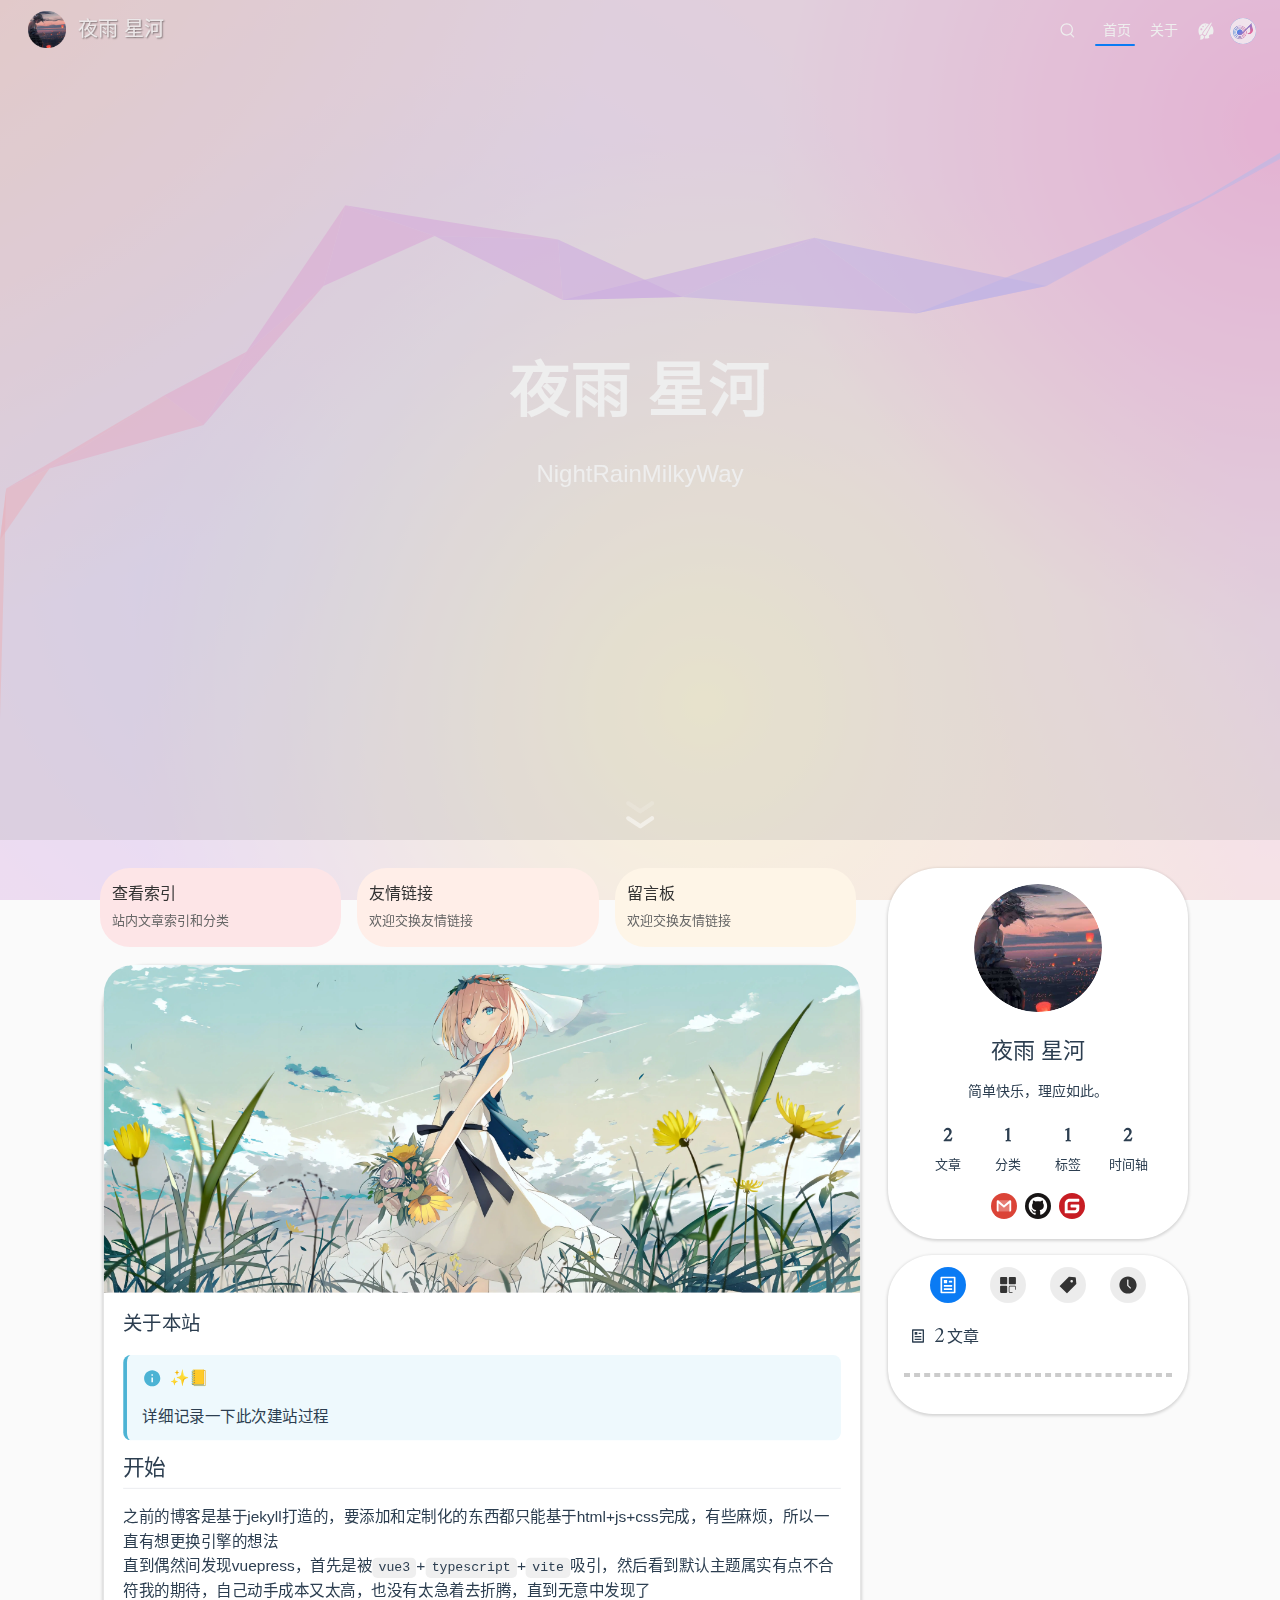
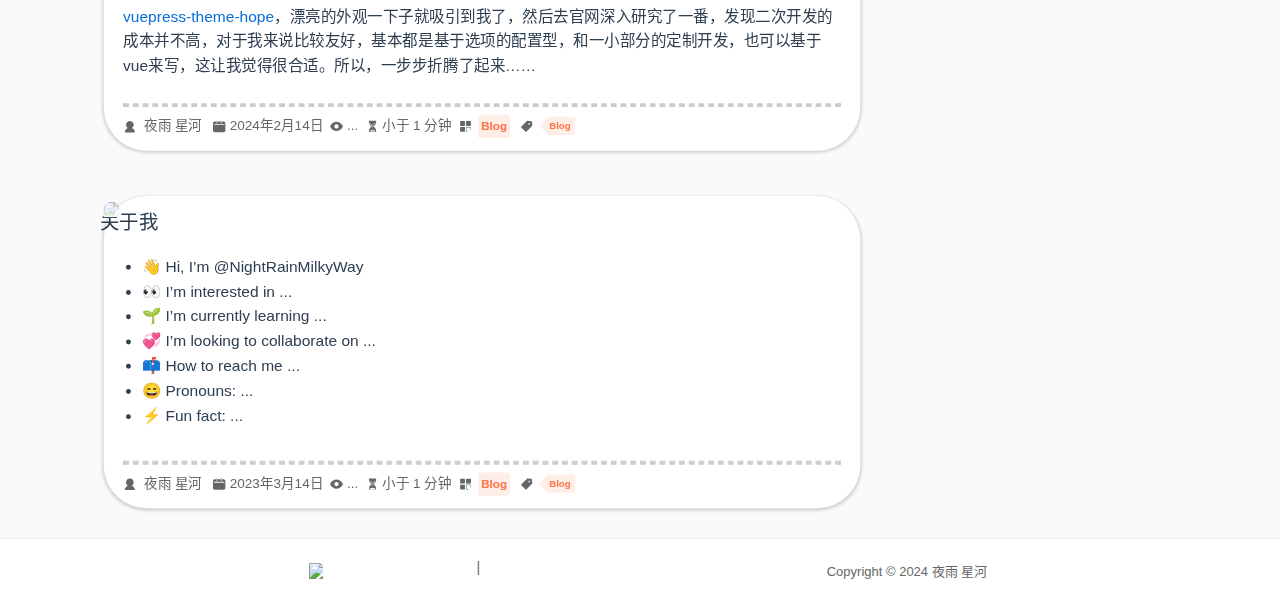
==== commit 44678395: "Deploying to gh-pages from @ NightRainMilkyWay/Blog@2454a99986722222db7904a4d827be6b8788cb9b 🚀" ====
--- a/index.html
+++ b/index.html
@@ -31,10 +31,10 @@
       }
     </script>
     <link rel="preload" href="/assets/style-40ab1ac4.css" as="style"><link rel="stylesheet" href="/assets/style-40ab1ac4.css">
-    <link rel="modulepreload" href="/assets/app-0695127a.js"><link rel="modulepreload" href="/assets/index.html-ee4dd98d.js"><link rel="modulepreload" href="/assets/index.html-d33655fa.js"><link rel="modulepreload" href="/assets/plugin-vue_export-helper-c27b6911.js">
+    <link rel="modulepreload" href="/assets/app-66271dca.js"><link rel="modulepreload" href="/assets/index.html-ee4dd98d.js"><link rel="modulepreload" href="/assets/index.html-2a7df6cd.js"><link rel="modulepreload" href="/assets/plugin-vue_export-helper-c27b6911.js">
   </head>
   <body>
-    <div id="app"><!--[--><!--[--><!--[--><span tabindex="-1"></span><a href="#main-content" class="vp-skip-link sr-only">跳至主要內容</a><!--]--><div class="theme-container no-sidebar"><!--[--><header id="navbar" class="vp-navbar auto-hide"><div class="vp-navbar-start"><button type="button" class="vp-toggle-sidebar-button" title="Toggle Sidebar"><span class="icon"></span></button><!--[--><!----><!--]--><!--[--><a class="vp-link vp-brand vp-brand" href="/"><img class="vp-nav-logo" src="/logo.png" alt="夜雨 星河"><!----><span class="vp-site-name hide-in-pad">夜雨 星河</span></a><!--]--><!--[--><!----><!--]--></div><div class="vp-navbar-center"><!--[--><!----><!--]--><!--[--><!--]--><!--[--><!----><!--]--></div><div class="vp-navbar-end"><!--[--><!----><!--]--><!--[--><!--[--><button type="button" class="search-pro-button" role="search" aria-label="搜索"><svg xmlns="http://www.w3.org/2000/svg" class="icon search-icon" viewBox="0 0 1024 1024" fill="currentColor" aria-label="search icon"><path d="M192 480a256 256 0 1 1 512 0 256 256 0 0 1-512 0m631.776 362.496-143.2-143.168A318.464 318.464 0 0 0 768 480c0-176.736-143.264-320-320-320S128 303.264 128 480s143.264 320 320 320a318.016 318.016 0 0 0 184.16-58.592l146.336 146.368c12.512 12.48 32.768 12.48 45.28 0 12.48-12.512 12.48-32.768 0-45.28"></path></svg><div class="search-pro-placeholder">搜索</div><div class="search-pro-key-hints"><kbd class="search-pro-key">Ctrl</kbd><kbd class="search-pro-key">K</kbd></div></button><!--]--><nav class="vp-nav-links"><div class="nav-item hide-in-mobile"><a aria-label="首页" class="vp-link nav-link active nav-link active" href="/"><span class="font-icon icon iconfont icon-home" style=""></span>首页<!----></a></div><div class="nav-item hide-in-mobile"><div class="dropdown-wrapper"><button type="button" class="dropdown-title" aria-label="Vue全家桶"><span class="title"><span class="font-icon icon iconfont icon-vue" style=""></span>Vue全家桶</span><span class="arrow"></span><ul class="nav-dropdown"><li class="dropdown-item"><a aria-label="Vue全家桶" class="vp-link nav-link nav-link" href="/zh/Vue/"><span class="font-icon icon iconfont icon-vuequanjiatonggongju" style=""></span>Vue全家桶<!----></a></li><li class="dropdown-item"><a aria-label="Vue基础教程" class="vp-link nav-link nav-link" href="/zh/Vue/Vue/"><span class="font-icon icon iconfont icon-vue" style=""></span>Vue基础教程<!----></a></li><li class="dropdown-item"><a aria-label="CompositionApi" class="vp-link nav-link nav-link" href="/zh/Vue/VueCompositonApi/"><span class="font-icon icon iconfont icon-API" style=""></span>CompositionApi<!----></a></li><li class="dropdown-item"><a aria-label="Vue路由管理" class="vp-link nav-link nav-link" href="/zh/Vue/VueRouter/"><span class="font-icon icon iconfont icon-daohang-" style=""></span>Vue路由管理<!----></a></li><li class="dropdown-item"><a aria-label="Vue动画" class="vp-link nav-link nav-link" href="/zh/Vue/VueTransition/"><span class="font-icon icon iconfont icon-donghua" style=""></span>Vue动画<!----></a></li><li class="dropdown-item"><a aria-label="VueX状态管理" class="vp-link nav-link nav-link" href="/zh/Vue/VueX/"><span class="font-icon icon iconfont icon-vuex-store" style=""></span>VueX状态管理<!----></a></li><li class="dropdown-item"><a aria-label="Pinia状态管理" class="vp-link nav-link nav-link" href="/zh/Vue/Pinia/"><span class="font-icon icon iconfont icon-boluo" style=""></span>Pinia状态管理<!----></a></li><li class="dropdown-item"><a aria-label="Vue项目开发与部署" class="vp-link nav-link nav-link" href="/zh/Vue/VueProjectdeployment/"><span class="font-icon icon iconfont icon-bushu" style=""></span>Vue项目开发与部署<!----></a></li><li class="dropdown-item"><a aria-label="Vue底层机制" class="vp-link nav-link nav-link" href="/zh/Vue/VueBottom/"><span class="font-icon icon iconfont icon-gongzuoliugongzuoliuguanli" style=""></span>Vue底层机制<!----></a></li></ul></button></div></div><div class="nav-item hide-in-mobile"><div class="dropdown-wrapper"><button type="button" class="dropdown-title" aria-label="React全家桶【硅谷】"><span class="title"><span class="font-icon icon iconfont icon-react" style=""></span>React全家桶【硅谷】</span><span class="arrow"></span><ul class="nav-dropdown"><li class="dropdown-item"><a aria-label="React基础教程" class="vp-link nav-link nav-link" href="/zh/React-gg/React-Basics/"><span class="font-icon icon iconfont icon-jichushuju" style=""></span>React基础教程<!----></a></li><li class="dropdown-item"><a aria-label="三大核心:state" class="vp-link nav-link nav-link" href="/zh/React-gg/React-state/"><span class="font-icon icon iconfont icon-zhuangtai" style=""></span>三大核心:state<!----></a></li><li class="dropdown-item"><a aria-label="三大核心:props" class="vp-link nav-link nav-link" href="/zh/React-gg/React-props/"><span class="font-icon icon iconfont icon-jisuchuandi" style=""></span>三大核心:props<!----></a></li><li class="dropdown-item"><a aria-label="三大核心:refs" class="vp-link nav-link nav-link" href="/zh/React-gg/React-refs/"><span class="font-icon icon iconfont icon-icon" style=""></span>三大核心:refs<!----></a></li><li class="dropdown-item"><a aria-label="受控组件和非受控组件" class="vp-link nav-link nav-link" href="/zh/React-gg/React-event/"><span class="font-icon icon iconfont icon-kongzhizhongxin" style=""></span>受控组件和非受控组件<!----></a></li><li class="dropdown-item"><a aria-label="高阶函数与柯里化" class="vp-link nav-link nav-link" href="/zh/React-gg/React-senior/"><span class="font-icon icon iconfont icon-hanshu" style=""></span>高阶函数与柯里化<!----></a></li><li class="dropdown-item"><a aria-label="组件的生命周期" class="vp-link nav-link nav-link" href="/zh/React-gg/React-life/"><span class="font-icon icon iconfont icon-shengmingzhouqi" style=""></span>组件的生命周期<!----></a></li><li class="dropdown-item"><a aria-label="react应用(基于react脚手架)" class="vp-link nav-link nav-link" href="/zh/React-gg/React-cli/"><span class="font-icon icon iconfont icon-jiaoshoujia-xian" style=""></span>react应用(基于react脚手架)<!----></a></li><li class="dropdown-item"><a aria-label="react发送网络请求" class="vp-link nav-link nav-link" href="/zh/React-gg/React-ajax/"><span class="font-icon icon iconfont icon-wangluo" style=""></span>react发送网络请求<!----></a></li><li class="dropdown-item"><a aria-label="react路由管理" class="vp-link nav-link nav-link" href="/zh/React-gg/React-router/"><span class="font-icon icon iconfont icon-luyouqi" style=""></span>react路由管理<!----></a></li><li class="dropdown-item"><a aria-label="React创建项目" class="vp-link nav-link nav-link" href="/zh/React-gg/React-project/"><span class="font-icon icon iconfont icon-shizhanpeixun" style=""></span>React创建项目<!----></a></li></ul></button></div></div><div class="nav-item hide-in-mobile"><div class="dropdown-wrapper"><button type="button" class="dropdown-title" aria-label="React全家桶【网易】"><span class="title"><span class="font-icon icon iconfont icon-react" style=""></span>React全家桶【网易】</span><span class="arrow"></span><ul class="nav-dropdown"><li class="dropdown-item"><a aria-label="React 基础语法" class="vp-link nav-link nav-link" href="/zh/React-wy/React/"><span class="font-icon icon iconfont icon-mofayufake" style=""></span>React 基础语法<!----></a></li><li class="dropdown-item"><a aria-label="组件化开发基础" class="vp-link nav-link nav-link" href="/zh/React-wy/React-com-foundation/"><span class="font-icon icon iconfont icon-wangluo" style=""></span>组件化开发基础<!----></a></li><li class="dropdown-item"><a aria-label="React状态入门" class="vp-link nav-link nav-link" href="/zh/React-wy/React-state-primary/"><span class="font-icon icon iconfont icon-daohang01" style=""></span>React状态入门<!----></a></li><li class="dropdown-item"><a aria-label="Reac处理表单事件" class="vp-link nav-link nav-link" href="/zh/React-wy/React-from/"><span class="font-icon icon iconfont icon-17" style=""></span>Reac处理表单事件<!----></a></li><li class="dropdown-item"><a aria-label="React组件的副作用(生命周期)" class="vp-link nav-link nav-link" href="/zh/React-wy/React-by-effect/"><span class="font-icon icon iconfont icon-shengming" style=""></span>React组件的副作用(生命周期)<!----></a></li><li class="dropdown-item"><a aria-label="JSX 进阶" class="vp-link nav-link nav-link" href="/zh/React-wy/React-jsx/"><span class="font-icon icon iconfont icon-jsx" style=""></span>JSX 进阶<!----></a></li><li class="dropdown-item"><a aria-label="Props 进阶" class="vp-link nav-link nav-link" href="/zh/React-wy/React-props/"><span class="font-icon icon iconfont icon-props" style=""></span>Props 进阶<!----></a></li></ul></button></div></div><div class="nav-item hide-in-mobile"><div class="dropdown-wrapper"><button type="button" class="dropdown-title" aria-label="TypeScript"><span class="title"><span class="font-icon icon iconfont icon-typescript" style=""></span>TypeScript</span><span class="arrow"></span><ul class="nav-dropdown"><li class="dropdown-item"><a aria-label="TypeScript基础" class="vp-link nav-link nav-link" href="/zh/TypeScript/Ts_Basics/"><span class="font-icon icon iconfont icon-typescript" style=""></span>TypeScript基础<!----></a></li><li class="dropdown-item"><a aria-label="Vue-and-Ts" class="vp-link nav-link nav-link" href="/zh/TypeScript/Vue_and_Ts/"><span class="font-icon icon iconfont icon-AwesomeVue" style=""></span>Vue-and-Ts<!----></a></li></ul></button></div></div><div class="nav-item hide-in-mobile"><div class="dropdown-wrapper"><button type="button" class="dropdown-title" aria-label="开发杂项"><span class="title"><span class="font-icon icon iconfont icon-huizong" style=""></span>开发杂项</span><span class="arrow"></span><ul class="nav-dropdown"><li class="dropdown-item"><a aria-label="ios杂项" class="vp-link nav-link nav-link" href="/zh/blend/ios/"><span class="font-icon icon iconfont icon-ios" style=""></span>ios杂项<!----></a></li><li class="dropdown-item"><a aria-label="css杂项" class="vp-link nav-link nav-link" href="/zh/blend/css/"><span class="font-icon icon iconfont icon-qianduankaifa" style=""></span>css杂项<!----></a></li><li class="dropdown-item"><a aria-label="js杂项" class="vp-link nav-link nav-link" href="/zh/blend/js/"><span class="font-icon icon iconfont icon-js" style=""></span>js杂项<!----></a></li><li class="dropdown-item"><a aria-label="vue杂项" class="vp-link nav-link nav-link" href="/zh/blend/vue/"><span class="font-icon icon iconfont icon-vue" style=""></span>vue杂项<!----></a></li><li class="dropdown-item"><a aria-label="npm杂项" class="vp-link nav-link nav-link" href="/zh/blend/npm/"><span class="font-icon icon iconfont icon-npm" style=""></span>npm杂项<!----></a></li><li class="dropdown-item"><a aria-label="服务器杂项" class="vp-link nav-link nav-link" href="/zh/blend/server/"><span class="font-icon icon iconfont icon-fuwuqi" style=""></span>服务器杂项<!----></a></li></ul></button></div></div><div class="nav-item hide-in-mobile"><div class="dropdown-wrapper"><button type="button" class="dropdown-title" aria-label="前端面试题"><span class="title"><span class="font-icon icon iconfont icon-huizong" style=""></span>前端面试题</span><span class="arrow"></span><ul class="nav-dropdown"><li class="dropdown-item"><a aria-label="JavaScript面试题" class="vp-link nav-link nav-link" href="/zh/interview/JavaScript/"><span class="font-icon icon iconfont icon-mianshianpai" style=""></span>JavaScript面试题<!----></a></li></ul></button></div></div><div class="nav-item hide-in-mobile"><a aria-label="项目" class="vp-link nav-link nav-link" href="/zh/project/"><span class="font-icon icon iconfont icon-fuwuxiangmu" style=""></span>项目<!----></a></div><div class="nav-item hide-in-mobile"><a aria-label="导航" class="vp-link nav-link nav-link" href="/zh/navLable/"><span class="font-icon icon iconfont icon-daohang01" style=""></span>导航<!----></a></div></nav><!----><div class="nav-item hide-in-mobile"><button type="button" class="outlook-button" tabindex="-1" aria-hidden="true"><svg xmlns="http://www.w3.org/2000/svg" class="icon outlook-icon" viewBox="0 0 1024 1024" fill="currentColor" aria-label="outlook icon"><path d="M224 800c0 9.6 3.2 44.8 6.4 54.4 6.4 48-48 76.8-48 76.8s80 41.6 147.2 0 134.4-134.4 38.4-195.2c-22.4-12.8-41.6-19.2-57.6-19.2C259.2 716.8 227.2 761.6 224 800zM560 675.2l-32 51.2c-51.2 51.2-83.2 32-83.2 32 25.6 67.2 0 112-12.8 128 25.6 6.4 51.2 9.6 80 9.6 54.4 0 102.4-9.6 150.4-32l0 0c3.2 0 3.2-3.2 3.2-3.2 22.4-16 12.8-35.2 6.4-44.8-9.6-12.8-12.8-25.6-12.8-41.6 0-54.4 60.8-99.2 137.6-99.2 6.4 0 12.8 0 22.4 0 12.8 0 38.4 9.6 48-25.6 0-3.2 0-3.2 3.2-6.4 0-3.2 3.2-6.4 3.2-6.4 6.4-16 6.4-16 6.4-19.2 9.6-35.2 16-73.6 16-115.2 0-105.6-41.6-198.4-108.8-268.8C704 396.8 560 675.2 560 675.2zM224 419.2c0-28.8 22.4-51.2 51.2-51.2 28.8 0 51.2 22.4 51.2 51.2 0 28.8-22.4 51.2-51.2 51.2C246.4 470.4 224 448 224 419.2zM320 284.8c0-22.4 19.2-41.6 41.6-41.6 22.4 0 41.6 19.2 41.6 41.6 0 22.4-19.2 41.6-41.6 41.6C339.2 326.4 320 307.2 320 284.8zM457.6 208c0-12.8 12.8-25.6 25.6-25.6 12.8 0 25.6 12.8 25.6 25.6 0 12.8-12.8 25.6-25.6 25.6C470.4 233.6 457.6 220.8 457.6 208zM128 505.6C128 592 153.6 672 201.6 736c28.8-60.8 112-60.8 124.8-60.8-16-51.2 16-99.2 16-99.2l316.8-422.4c-48-19.2-99.2-32-150.4-32C297.6 118.4 128 291.2 128 505.6zM764.8 86.4c-22.4 19.2-390.4 518.4-390.4 518.4-22.4 28.8-12.8 76.8 22.4 99.2l9.6 6.4c35.2 22.4 80 12.8 99.2-25.6 0 0 6.4-12.8 9.6-19.2 54.4-105.6 275.2-524.8 288-553.6 6.4-19.2-3.2-32-19.2-32C777.6 76.8 771.2 80 764.8 86.4z"></path></svg><div class="outlook-dropdown"><!----></div></button></div><!--]--><!--[--><!----><!--]--><button type="button" class="vp-toggle-navbar-button" aria-label="Toggle Navbar" aria-expanded="false" aria-controls="nav-screen"><span><span class="vp-top"></span><span class="vp-middle"></span><span class="vp-bottom"></span></span></button></div></header><!----><!--]--><!----><div class="toggle-sidebar-wrapper"><span class="arrow start"></span></div><aside id="sidebar" class="vp-sidebar"><!--[--><!----><!--]--><ul class="vp-sidebar-links"></ul><!--[--><!----><!--]--></aside><!--[--><div class="vp-page vp-blog"><div class="vp-blog-hero fullscreen"><!--[--><div class="vp-blog-mask" style="background:url(https://cdn.jsdelivr.net/gh/NightRainMilkyWay/PicPlus@main/2024/02/24/20240224173028194.jpeg) center/cover no-repeat;"></div><!----><!--]--><!--[--><!--[--><!--]--><h1 class="vp-blog-hero-title">夜雨 星河</h1><p class="vp-blog-hero-description">NightRainMilkyWay</p><!--]--><button type="button" class="slide-down-button"><svg xmlns="http://www.w3.org/2000/svg" class="icon slide-down-icon" viewBox="0 0 1024 1024" fill="currentColor" aria-label="slide-down icon"><path d="M108.775 312.23c13.553 0 27.106 3.734 39.153 11.806l375.205 250.338 363.641-252.808c32.587-21.624 76.499-12.83 98.123 19.757 21.685 32.467 12.95 76.56-19.576 98.184l-402.854 278.89c-23.733 15.901-54.694 15.962-78.547.12L69.501 442.097c-32.647-21.685-41.441-65.777-19.817-98.304 13.734-20.54 36.201-31.563 59.09-31.563Z"></path></svg><svg xmlns="http://www.w3.org/2000/svg" class="icon slide-down-icon" viewBox="0 0 1024 1024" fill="currentColor" aria-label="slide-down icon"><path d="M108.775 312.23c13.553 0 27.106 3.734 39.153 11.806l375.205 250.338 363.641-252.808c32.587-21.624 76.499-12.83 98.123 19.757 21.685 32.467 12.95 76.56-19.576 98.184l-402.854 278.89c-23.733 15.901-54.694 15.962-78.547.12L69.501 442.097c-32.647-21.685-41.441-65.777-19.817-98.304 13.734-20.54 36.201-31.563 59.09-31.563Z"></path></svg></button></div><div class="blog-page-wrapper"><main id="main-content" class="vp-blog-main"><div class="vp-project-panel"><div class="vp-project-card project0"><span class="font-icon icon iconfont icon-jiansuo" style=""></span><div class="vp-project-name">查看索引</div><div class="vp-project-desc">站内文章索引和分类</div></div><div class="vp-project-card project1"><span class="font-icon icon iconfont icon-youlian" style=""></span><div class="vp-project-name">友情链接</div><div class="vp-project-desc">欢迎交换友情链接</div></div><div class="vp-project-card project2"><span class="font-icon icon iconfont icon-liuyan" style=""></span><div class="vp-project-name">留言板</div><div class="vp-project-desc">欢迎交换友情链接</div></div></div><div id="article-list" class="vp-article-list"><div class="vp-article-wrapper"><article class="vp-article-item" vocab="https://schema.org/" typeof="Article"><!--[--><img class="vp-article-cover" src="/assets/images/image_201.jpg"><meta property="image" content="/assets/images/image_201.jpg"><!--]--><!----><a class="vp-link" href="/about.html"><header class="vp-article-title"><!----><!----><span property="headline">关于本站</span></header></a><div class="vp-article-excerpt"><h1> 关于本站</h1>
+    <div id="app"><!--[--><!--[--><!--[--><span tabindex="-1"></span><a href="#main-content" class="vp-skip-link sr-only">跳至主要內容</a><!--]--><div class="theme-container no-sidebar"><!--[--><header id="navbar" class="vp-navbar auto-hide"><div class="vp-navbar-start"><button type="button" class="vp-toggle-sidebar-button" title="Toggle Sidebar"><span class="icon"></span></button><!--[--><!----><!--]--><!--[--><a class="vp-link vp-brand vp-brand" href="/"><img class="vp-nav-logo" src="/logo.png" alt="夜雨 星河"><!----><span class="vp-site-name hide-in-pad">夜雨 星河</span></a><!--]--><!--[--><!----><!--]--></div><div class="vp-navbar-center"><!--[--><!----><!--]--><!--[--><!--]--><!--[--><!----><!--]--></div><div class="vp-navbar-end"><!--[--><!----><!--]--><!--[--><!--[--><button type="button" class="search-pro-button" role="search" aria-label="搜索"><svg xmlns="http://www.w3.org/2000/svg" class="icon search-icon" viewBox="0 0 1024 1024" fill="currentColor" aria-label="search icon"><path d="M192 480a256 256 0 1 1 512 0 256 256 0 0 1-512 0m631.776 362.496-143.2-143.168A318.464 318.464 0 0 0 768 480c0-176.736-143.264-320-320-320S128 303.264 128 480s143.264 320 320 320a318.016 318.016 0 0 0 184.16-58.592l146.336 146.368c12.512 12.48 32.768 12.48 45.28 0 12.48-12.512 12.48-32.768 0-45.28"></path></svg><div class="search-pro-placeholder">搜索</div><div class="search-pro-key-hints"><kbd class="search-pro-key">Ctrl</kbd><kbd class="search-pro-key">K</kbd></div></button><!--]--><nav class="vp-nav-links"><div class="nav-item hide-in-mobile"><a aria-label="首页" class="vp-link nav-link active nav-link active" href="/"><span class="font-icon icon iconfont icon-home" style=""></span>首页<!----></a></div><div class="nav-item hide-in-mobile"><div class="dropdown-wrapper"><button type="button" class="dropdown-title" aria-label="关于"><span class="title"><span class="font-icon icon iconfont icon-info" style=""></span>关于</span><span class="arrow"></span><ul class="nav-dropdown"><li class="dropdown-item"><a aria-label="关于我" class="vp-link nav-link nav-link" href="/intro.html"><span class="font-icon icon iconfont icon-people" style=""></span>关于我<!----></a></li><li class="dropdown-item"><a aria-label="关于本站" class="vp-link nav-link nav-link" href="/about.html"><span class="font-icon icon iconfont icon-info" style=""></span>关于本站<!----></a></li></ul></button></div></div></nav><!----><div class="nav-item hide-in-mobile"><button type="button" class="outlook-button" tabindex="-1" aria-hidden="true"><svg xmlns="http://www.w3.org/2000/svg" class="icon outlook-icon" viewBox="0 0 1024 1024" fill="currentColor" aria-label="outlook icon"><path d="M224 800c0 9.6 3.2 44.8 6.4 54.4 6.4 48-48 76.8-48 76.8s80 41.6 147.2 0 134.4-134.4 38.4-195.2c-22.4-12.8-41.6-19.2-57.6-19.2C259.2 716.8 227.2 761.6 224 800zM560 675.2l-32 51.2c-51.2 51.2-83.2 32-83.2 32 25.6 67.2 0 112-12.8 128 25.6 6.4 51.2 9.6 80 9.6 54.4 0 102.4-9.6 150.4-32l0 0c3.2 0 3.2-3.2 3.2-3.2 22.4-16 12.8-35.2 6.4-44.8-9.6-12.8-12.8-25.6-12.8-41.6 0-54.4 60.8-99.2 137.6-99.2 6.4 0 12.8 0 22.4 0 12.8 0 38.4 9.6 48-25.6 0-3.2 0-3.2 3.2-6.4 0-3.2 3.2-6.4 3.2-6.4 6.4-16 6.4-16 6.4-19.2 9.6-35.2 16-73.6 16-115.2 0-105.6-41.6-198.4-108.8-268.8C704 396.8 560 675.2 560 675.2zM224 419.2c0-28.8 22.4-51.2 51.2-51.2 28.8 0 51.2 22.4 51.2 51.2 0 28.8-22.4 51.2-51.2 51.2C246.4 470.4 224 448 224 419.2zM320 284.8c0-22.4 19.2-41.6 41.6-41.6 22.4 0 41.6 19.2 41.6 41.6 0 22.4-19.2 41.6-41.6 41.6C339.2 326.4 320 307.2 320 284.8zM457.6 208c0-12.8 12.8-25.6 25.6-25.6 12.8 0 25.6 12.8 25.6 25.6 0 12.8-12.8 25.6-25.6 25.6C470.4 233.6 457.6 220.8 457.6 208zM128 505.6C128 592 153.6 672 201.6 736c28.8-60.8 112-60.8 124.8-60.8-16-51.2 16-99.2 16-99.2l316.8-422.4c-48-19.2-99.2-32-150.4-32C297.6 118.4 128 291.2 128 505.6zM764.8 86.4c-22.4 19.2-390.4 518.4-390.4 518.4-22.4 28.8-12.8 76.8 22.4 99.2l9.6 6.4c35.2 22.4 80 12.8 99.2-25.6 0 0 6.4-12.8 9.6-19.2 54.4-105.6 275.2-524.8 288-553.6 6.4-19.2-3.2-32-19.2-32C777.6 76.8 771.2 80 764.8 86.4z"></path></svg><div class="outlook-dropdown"><!----></div></button></div><!--]--><!--[--><!----><!--]--><button type="button" class="vp-toggle-navbar-button" aria-label="Toggle Navbar" aria-expanded="false" aria-controls="nav-screen"><span><span class="vp-top"></span><span class="vp-middle"></span><span class="vp-bottom"></span></span></button></div></header><!----><!--]--><!----><div class="toggle-sidebar-wrapper"><span class="arrow start"></span></div><aside id="sidebar" class="vp-sidebar"><!--[--><!----><!--]--><ul class="vp-sidebar-links"></ul><!--[--><!----><!--]--></aside><!--[--><div class="vp-page vp-blog"><div class="vp-blog-hero fullscreen"><!--[--><div class="vp-blog-mask" style="background:url(https://cdn.jsdelivr.net/gh/NightRainMilkyWay/PicPlus@main/2024/02/24/20240224173028194.jpeg) center/cover no-repeat;"></div><!----><!--]--><!--[--><!--[--><!--]--><h1 class="vp-blog-hero-title">夜雨 星河</h1><p class="vp-blog-hero-description">NightRainMilkyWay</p><!--]--><button type="button" class="slide-down-button"><svg xmlns="http://www.w3.org/2000/svg" class="icon slide-down-icon" viewBox="0 0 1024 1024" fill="currentColor" aria-label="slide-down icon"><path d="M108.775 312.23c13.553 0 27.106 3.734 39.153 11.806l375.205 250.338 363.641-252.808c32.587-21.624 76.499-12.83 98.123 19.757 21.685 32.467 12.95 76.56-19.576 98.184l-402.854 278.89c-23.733 15.901-54.694 15.962-78.547.12L69.501 442.097c-32.647-21.685-41.441-65.777-19.817-98.304 13.734-20.54 36.201-31.563 59.09-31.563Z"></path></svg><svg xmlns="http://www.w3.org/2000/svg" class="icon slide-down-icon" viewBox="0 0 1024 1024" fill="currentColor" aria-label="slide-down icon"><path d="M108.775 312.23c13.553 0 27.106 3.734 39.153 11.806l375.205 250.338 363.641-252.808c32.587-21.624 76.499-12.83 98.123 19.757 21.685 32.467 12.95 76.56-19.576 98.184l-402.854 278.89c-23.733 15.901-54.694 15.962-78.547.12L69.501 442.097c-32.647-21.685-41.441-65.777-19.817-98.304 13.734-20.54 36.201-31.563 59.09-31.563Z"></path></svg></button></div><div class="blog-page-wrapper"><main id="main-content" class="vp-blog-main"><div class="vp-project-panel"><div class="vp-project-card project0"><span class="font-icon icon iconfont icon-jiansuo" style=""></span><div class="vp-project-name">查看索引</div><div class="vp-project-desc">站内文章索引和分类</div></div><div class="vp-project-card project1"><span class="font-icon icon iconfont icon-youlian" style=""></span><div class="vp-project-name">友情链接</div><div class="vp-project-desc">欢迎交换友情链接</div></div><div class="vp-project-card project2"><span class="font-icon icon iconfont icon-liuyan" style=""></span><div class="vp-project-name">留言板</div><div class="vp-project-desc">欢迎交换友情链接</div></div></div><div id="article-list" class="vp-article-list"><div class="vp-article-wrapper"><article class="vp-article-item" vocab="https://schema.org/" typeof="Article"><!--[--><img class="vp-article-cover" src="/assets/images/image_201.jpg"><meta property="image" content="/assets/images/image_201.jpg"><!--]--><!----><a class="vp-link" href="/about.html"><header class="vp-article-title"><!----><!----><span property="headline">关于本站</span></header></a><div class="vp-article-excerpt"><h1> 关于本站</h1>
 <div class="hint-container info">
 <p class="hint-container-title">✨📒</p>
 <p>详细记录一下此次建站过程</p>
@@ -42,12 +42,24 @@
 <h2> 开始</h2>
 <p>之前的博客是基于jekyll打造的，要添加和定制化的东西都只能基于html+js+css完成，有些麻烦，所以一直有想更换引擎的想法<br>
 直到偶然间发现vuepress，首先是被<code>vue3</code>+<code>typescript</code>+<code>vite</code>吸引，然后看到默认主题属实有点不合符我的期待，自己动手成本又太高，也没有太急着去折腾，直到无意中发现了<br>
-<a href="https://theme-hope.vuejs.press/zh/" target="_blank" rel="noopener noreferrer">vuepress-theme-hope</a>，漂亮的外观一下子就吸引到我了，然后去官网深入研究了一番，发现二次开发的成本并不高，对于我来说比较友好，基本都是基于选项的配置型，和一小部分的定制开发，也可以基于vue来写，这让我觉得很合适。所以，一步步折腾了起来……</p></div><hr class="vp-article-hr"><div class="page-info"><span class="page-author-info" aria-label="作者🖊" data-balloon-pos="down"><svg xmlns="http://www.w3.org/2000/svg" class="icon author-icon" viewBox="0 0 1024 1024" fill="currentColor" aria-label="author icon"><path d="M649.6 633.6c86.4-48 147.2-144 147.2-249.6 0-160-128-288-288-288s-288 128-288 288c0 108.8 57.6 201.6 147.2 249.6-121.6 48-214.4 153.6-240 288-3.2 9.6 0 19.2 6.4 25.6 3.2 9.6 12.8 12.8 22.4 12.8h704c9.6 0 19.2-3.2 25.6-12.8 6.4-6.4 9.6-16 6.4-25.6-25.6-134.4-121.6-240-243.2-288z"></path></svg><span><a class="page-author-item" href="https://NightRainMilkyWay.cn" target="_blank" rel="noopener noreferrer">夜雨 星河</a></span><span property="author" content="夜雨 星河"></span></span><!----><span class="page-date-info" aria-label="写作日期📅" data-balloon-pos="down"><svg xmlns="http://www.w3.org/2000/svg" class="icon calendar-icon" viewBox="0 0 1024 1024" fill="currentColor" aria-label="calendar icon"><path d="M716.4 110.137c0-18.753-14.72-33.473-33.472-33.473-18.753 0-33.473 14.72-33.473 33.473v33.473h66.993v-33.473zm-334.87 0c0-18.753-14.72-33.473-33.473-33.473s-33.52 14.72-33.52 33.473v33.473h66.993v-33.473zm468.81 33.52H716.4v100.465c0 18.753-14.72 33.473-33.472 33.473a33.145 33.145 0 01-33.473-33.473V143.657H381.53v100.465c0 18.753-14.72 33.473-33.473 33.473a33.145 33.145 0 01-33.473-33.473V143.657H180.6A134.314 134.314 0 0046.66 277.595v535.756A134.314 134.314 0 00180.6 947.289h669.74a134.36 134.36 0 00133.94-133.938V277.595a134.314 134.314 0 00-133.94-133.938zm33.473 267.877H147.126a33.145 33.145 0 01-33.473-33.473c0-18.752 14.72-33.473 33.473-33.473h736.687c18.752 0 33.472 14.72 33.472 33.473a33.145 33.145 0 01-33.472 33.473z"></path></svg><span><!----></span><meta property="datePublished" content="2023-03-14T21:45:45.000Z"></span><span class="page-pageview-info" aria-label="访问量🔢" data-balloon-pos="down"><svg xmlns="http://www.w3.org/2000/svg" class="icon eye-icon" viewBox="0 0 1024 1024" fill="currentColor" aria-label="eye icon"><path d="M992 512.096c0-5.76-.992-10.592-1.28-11.136-.192-2.88-1.152-8.064-2.08-10.816-.256-.672-.544-1.376-.832-2.08-.48-1.568-1.024-3.104-1.6-4.32C897.664 290.112 707.104 160 512 160c-195.072 0-385.632 130.016-473.76 322.592-1.056 2.112-1.792 4.096-2.272 5.856a55.512 55.512 0 00-.64 1.6c-1.76 5.088-1.792 8.64-1.632 7.744-.832 3.744-1.568 11.168-1.568 11.168-.224 2.272-.224 4.032.032 6.304 0 0 .736 6.464 1.088 7.808.128 1.824.576 4.512 1.12 6.976h-.032c.448 2.08 1.12 4.096 1.984 6.08.48 1.536.992 2.976 1.472 4.032C126.432 733.856 316.992 864 512 864c195.136 0 385.696-130.048 473.216-321.696 1.376-2.496 2.24-4.832 2.848-6.912.256-.608.48-1.184.672-1.728 1.536-4.48 1.856-8.32 1.728-8.32l-.032.032c.608-3.104 1.568-7.744 1.568-13.28zM512 672c-88.224 0-160-71.776-160-160s71.776-160 160-160 160 71.776 160 160-71.776 160-160 160z"></path></svg><span id="ArtalkPV" class="waline-pageview-count" data-path="/about.html">...</span></span><span class="page-reading-time-info" aria-label="阅读时间⌛" data-balloon-pos="down"><svg xmlns="http://www.w3.org/2000/svg" class="icon timer-icon" viewBox="0 0 1024 1024" fill="currentColor" aria-label="timer icon"><path d="M799.387 122.15c4.402-2.978 7.38-7.897 7.38-13.463v-1.165c0-8.933-7.38-16.312-16.312-16.312H256.33c-8.933 0-16.311 7.38-16.311 16.312v1.165c0 5.825 2.977 10.874 7.637 13.592 4.143 194.44 97.22 354.963 220.201 392.763-122.204 37.542-214.893 196.511-220.2 389.397-4.661 5.049-7.638 11.651-7.638 19.03v5.825h566.49v-5.825c0-7.379-2.849-13.981-7.509-18.9-5.049-193.016-97.867-351.985-220.2-389.527 123.24-37.67 216.446-198.453 220.588-392.892zM531.16 450.445v352.632c117.674 1.553 211.787 40.778 211.787 88.676H304.097c0-48.286 95.149-87.382 213.728-88.676V450.445c-93.077-3.107-167.901-81.297-167.901-177.093 0-8.803 6.99-15.793 15.793-15.793 8.803 0 15.794 6.99 15.794 15.793 0 80.261 63.69 145.635 142.01 145.635s142.011-65.374 142.011-145.635c0-8.803 6.99-15.793 15.794-15.793s15.793 6.99 15.793 15.793c0 95.019-73.789 172.82-165.96 177.093z"></path></svg><span>大约 3 分钟</span><meta property="timeRequired" content="PT3M"></span><span class="page-category-info" aria-label="分类🌈" data-balloon-pos="down"><svg xmlns="http://www.w3.org/2000/svg" class="icon category-icon" viewBox="0 0 1024 1024" fill="currentColor" aria-label="category icon"><path d="M148.41 106.992h282.176c22.263 0 40.31 18.048 40.31 40.31V429.48c0 22.263-18.047 40.31-40.31 40.31H148.41c-22.263 0-40.311-18.047-40.311-40.31V147.302c0-22.263 18.048-40.31 40.311-40.31zM147.556 553.478H429.73c22.263 0 40.311 18.048 40.311 40.31v282.176c0 22.263-18.048 40.312-40.31 40.312H147.555c-22.263 0-40.311-18.049-40.311-40.312V593.79c0-22.263 18.048-40.311 40.31-40.311zM593.927 106.992h282.176c22.263 0 40.31 18.048 40.31 40.31V429.48c0 22.263-18.047 40.31-40.31 40.31H593.927c-22.263 0-40.311-18.047-40.311-40.31V147.302c0-22.263 18.048-40.31 40.31-40.31zM730.22 920.502H623.926c-40.925 0-74.22-33.388-74.22-74.425V623.992c0-41.038 33.387-74.424 74.425-74.424h222.085c41.038 0 74.424 33.226 74.424 74.067v114.233c0 10.244-8.304 18.548-18.547 18.548s-18.548-8.304-18.548-18.548V623.635c0-20.388-16.746-36.974-37.33-36.974H624.13c-20.585 0-37.331 16.747-37.331 37.33v222.086c0 20.585 16.654 37.331 37.126 37.331H730.22c10.243 0 18.547 8.304 18.547 18.547 0 10.244-8.304 18.547-18.547 18.547z"></path></svg><!--[--><span class="page-category-item category1 clickable" role="navigation">Blog</span><!--]--><meta property="articleSection" content="Blog"></span><span class="page-tag-info" aria-label="标签🏷" data-balloon-pos="down"><svg xmlns="http://www.w3.org/2000/svg" class="icon tag-icon" viewBox="0 0 1024 1024" fill="currentColor" aria-label="tag icon"><path d="M939.902 458.563L910.17 144.567c-1.507-16.272-14.465-29.13-30.737-30.737L565.438 84.098h-.402c-3.215 0-5.726 1.005-7.634 2.913l-470.39 470.39a10.004 10.004 0 000 14.164l365.423 365.424c1.909 1.908 4.42 2.913 7.132 2.913s5.223-1.005 7.132-2.913l470.39-470.39c2.01-2.11 3.014-5.023 2.813-8.036zm-240.067-72.121c-35.458 0-64.286-28.828-64.286-64.286s28.828-64.285 64.286-64.285 64.286 28.828 64.286 64.285-28.829 64.286-64.286 64.286z"></path></svg><!--[--><span class="page-tag-item tag1 clickable" role="navigation">Blog</span><!--]--><meta property="keywords" content="Blog"></span></div></article></div><div class="vp-article-wrapper"><article class="vp-article-item" vocab="https://schema.org/" typeof="Article"><!--[--><img class="vp-article-cover" src="/assets/images/image_202.jpg"><meta property="image" content="/assets/images/image_202.jpg"><!--]--><!----><a class="vp-link" href="/me.html"><header class="vp-article-title"><!----><!----><span property="headline">关于我</span></header></a><div class="vp-article-excerpt"><h1> 关于我</h1>
-</div><hr class="vp-article-hr"><div class="page-info"><span class="page-author-info" aria-label="作者🖊" data-balloon-pos="down"><svg xmlns="http://www.w3.org/2000/svg" class="icon author-icon" viewBox="0 0 1024 1024" fill="currentColor" aria-label="author icon"><path d="M649.6 633.6c86.4-48 147.2-144 147.2-249.6 0-160-128-288-288-288s-288 128-288 288c0 108.8 57.6 201.6 147.2 249.6-121.6 48-214.4 153.6-240 288-3.2 9.6 0 19.2 6.4 25.6 3.2 9.6 12.8 12.8 22.4 12.8h704c9.6 0 19.2-3.2 25.6-12.8 6.4-6.4 9.6-16 6.4-25.6-25.6-134.4-121.6-240-243.2-288z"></path></svg><span><a class="page-author-item" href="https://NightRainMilkyWay.cn" target="_blank" rel="noopener noreferrer">夜雨 星河</a></span><span property="author" content="夜雨 星河"></span></span><!----><span class="page-date-info" aria-label="写作日期📅" data-balloon-pos="down"><svg xmlns="http://www.w3.org/2000/svg" class="icon calendar-icon" viewBox="0 0 1024 1024" fill="currentColor" aria-label="calendar icon"><path d="M716.4 110.137c0-18.753-14.72-33.473-33.472-33.473-18.753 0-33.473 14.72-33.473 33.473v33.473h66.993v-33.473zm-334.87 0c0-18.753-14.72-33.473-33.473-33.473s-33.52 14.72-33.52 33.473v33.473h66.993v-33.473zm468.81 33.52H716.4v100.465c0 18.753-14.72 33.473-33.472 33.473a33.145 33.145 0 01-33.473-33.473V143.657H381.53v100.465c0 18.753-14.72 33.473-33.473 33.473a33.145 33.145 0 01-33.473-33.473V143.657H180.6A134.314 134.314 0 0046.66 277.595v535.756A134.314 134.314 0 00180.6 947.289h669.74a134.36 134.36 0 00133.94-133.938V277.595a134.314 134.314 0 00-133.94-133.938zm33.473 267.877H147.126a33.145 33.145 0 01-33.473-33.473c0-18.752 14.72-33.473 33.473-33.473h736.687c18.752 0 33.472 14.72 33.472 33.473a33.145 33.145 0 01-33.472 33.473z"></path></svg><span><!----></span><meta property="datePublished" content="2023-03-14T21:45:45.000Z"></span><span class="page-pageview-info" aria-label="访问量🔢" data-balloon-pos="down"><svg xmlns="http://www.w3.org/2000/svg" class="icon eye-icon" viewBox="0 0 1024 1024" fill="currentColor" aria-label="eye icon"><path d="M992 512.096c0-5.76-.992-10.592-1.28-11.136-.192-2.88-1.152-8.064-2.08-10.816-.256-.672-.544-1.376-.832-2.08-.48-1.568-1.024-3.104-1.6-4.32C897.664 290.112 707.104 160 512 160c-195.072 0-385.632 130.016-473.76 322.592-1.056 2.112-1.792 4.096-2.272 5.856a55.512 55.512 0 00-.64 1.6c-1.76 5.088-1.792 8.64-1.632 7.744-.832 3.744-1.568 11.168-1.568 11.168-.224 2.272-.224 4.032.032 6.304 0 0 .736 6.464 1.088 7.808.128 1.824.576 4.512 1.12 6.976h-.032c.448 2.08 1.12 4.096 1.984 6.08.48 1.536.992 2.976 1.472 4.032C126.432 733.856 316.992 864 512 864c195.136 0 385.696-130.048 473.216-321.696 1.376-2.496 2.24-4.832 2.848-6.912.256-.608.48-1.184.672-1.728 1.536-4.48 1.856-8.32 1.728-8.32l-.032.032c.608-3.104 1.568-7.744 1.568-13.28zM512 672c-88.224 0-160-71.776-160-160s71.776-160 160-160 160 71.776 160 160-71.776 160-160 160z"></path></svg><span id="ArtalkPV" class="waline-pageview-count" data-path="/me.html">...</span></span><span class="page-reading-time-info" aria-label="阅读时间⌛" data-balloon-pos="down"><svg xmlns="http://www.w3.org/2000/svg" class="icon timer-icon" viewBox="0 0 1024 1024" fill="currentColor" aria-label="timer icon"><path d="M799.387 122.15c4.402-2.978 7.38-7.897 7.38-13.463v-1.165c0-8.933-7.38-16.312-16.312-16.312H256.33c-8.933 0-16.311 7.38-16.311 16.312v1.165c0 5.825 2.977 10.874 7.637 13.592 4.143 194.44 97.22 354.963 220.201 392.763-122.204 37.542-214.893 196.511-220.2 389.397-4.661 5.049-7.638 11.651-7.638 19.03v5.825h566.49v-5.825c0-7.379-2.849-13.981-7.509-18.9-5.049-193.016-97.867-351.985-220.2-389.527 123.24-37.67 216.446-198.453 220.588-392.892zM531.16 450.445v352.632c117.674 1.553 211.787 40.778 211.787 88.676H304.097c0-48.286 95.149-87.382 213.728-88.676V450.445c-93.077-3.107-167.901-81.297-167.901-177.093 0-8.803 6.99-15.793 15.793-15.793 8.803 0 15.794 6.99 15.794 15.793 0 80.261 63.69 145.635 142.01 145.635s142.011-65.374 142.011-145.635c0-8.803 6.99-15.793 15.794-15.793s15.793 6.99 15.793 15.793c0 95.019-73.789 172.82-165.96 177.093z"></path></svg><span>小于 1 分钟</span><meta property="timeRequired" content="PT1M"></span><span class="page-category-info" aria-label="分类🌈" data-balloon-pos="down"><svg xmlns="http://www.w3.org/2000/svg" class="icon category-icon" viewBox="0 0 1024 1024" fill="currentColor" aria-label="category icon"><path d="M148.41 106.992h282.176c22.263 0 40.31 18.048 40.31 40.31V429.48c0 22.263-18.047 40.31-40.31 40.31H148.41c-22.263 0-40.311-18.047-40.311-40.31V147.302c0-22.263 18.048-40.31 40.311-40.31zM147.556 553.478H429.73c22.263 0 40.311 18.048 40.311 40.31v282.176c0 22.263-18.048 40.312-40.31 40.312H147.555c-22.263 0-40.311-18.049-40.311-40.312V593.79c0-22.263 18.048-40.311 40.31-40.311zM593.927 106.992h282.176c22.263 0 40.31 18.048 40.31 40.31V429.48c0 22.263-18.047 40.31-40.31 40.31H593.927c-22.263 0-40.311-18.047-40.311-40.31V147.302c0-22.263 18.048-40.31 40.31-40.31zM730.22 920.502H623.926c-40.925 0-74.22-33.388-74.22-74.425V623.992c0-41.038 33.387-74.424 74.425-74.424h222.085c41.038 0 74.424 33.226 74.424 74.067v114.233c0 10.244-8.304 18.548-18.547 18.548s-18.548-8.304-18.548-18.548V623.635c0-20.388-16.746-36.974-37.33-36.974H624.13c-20.585 0-37.331 16.747-37.331 37.33v222.086c0 20.585 16.654 37.331 37.126 37.331H730.22c10.243 0 18.547 8.304 18.547 18.547 0 10.244-8.304 18.547-18.547 18.547z"></path></svg><!--[--><span class="page-category-item category1 clickable" role="navigation">Blog</span><!--]--><meta property="articleSection" content="Blog"></span><span class="page-tag-info" aria-label="标签🏷" data-balloon-pos="down"><svg xmlns="http://www.w3.org/2000/svg" class="icon tag-icon" viewBox="0 0 1024 1024" fill="currentColor" aria-label="tag icon"><path d="M939.902 458.563L910.17 144.567c-1.507-16.272-14.465-29.13-30.737-30.737L565.438 84.098h-.402c-3.215 0-5.726 1.005-7.634 2.913l-470.39 470.39a10.004 10.004 0 000 14.164l365.423 365.424c1.909 1.908 4.42 2.913 7.132 2.913s5.223-1.005 7.132-2.913l470.39-470.39c2.01-2.11 3.014-5.023 2.813-8.036zm-240.067-72.121c-35.458 0-64.286-28.828-64.286-64.286s28.828-64.285 64.286-64.285 64.286 28.828 64.286 64.285-28.829 64.286-64.286 64.286z"></path></svg><!--[--><span class="page-tag-item tag1 clickable" role="navigation">Blog</span><!--]--><meta property="keywords" content="Blog"></span></div></article></div><div class="vp-pagination"></div></div></main><aside class="vp-blog-info-wrapper"><div class="vp-blogger-info" vocab="https://schema.org/" typeof="Person"><div class="vp-blogger" style="cursor:pointer;" aria-label="个人介绍" data-balloon-pos="down" role="navigation"><img class="vp-blogger-avatar round" src="/logo.png" property="image" alt="Blogger Avatar"><div class="vp-blogger-name" property="name">夜雨 星河</div><div class="vp-blogger-description">简单快乐，理应如此。</div><meta property="url" content="/about/me.html"></div><div class="vp-blog-counts"><a class="vp-link vp-blog-count vp-blog-count" href="/article/"><div class="count">2</div><div>文章</div></a><a class="vp-link vp-blog-count vp-blog-count" href="/category/"><div class="count">1</div><div>分类</div></a><a class="vp-link vp-blog-count vp-blog-count" href="/tag/"><div class="count">1</div><div>标签</div></a><a class="vp-link vp-blog-count vp-blog-count" href="/timeline/"><div class="count">2</div><div>时间轴</div></a></div><div class="vp-social-medias"><a class="vp-social-media" href="mailto: NightRainMilkyWay@gamil.com" rel="noopener noreferrer" target="_blank" aria-label="Gmail" data-balloon-pos="up"><svg xmlns="http://www.w3.org/2000/svg" class="icon gmail-icon" viewBox="0 0 1024 1024"><circle cx="512" cy="512" r="512" fill="#DB4437"/><path fill="#E67C73" d="M277.48 285.567h465.767v441.362H277.48V285.567z"/><path fill="#FFF" d="M282.543 285.567h-10.645c-25.962 0-47.122 21.808-47.122 48.705v343.952c0 26.897 21.08 48.705 47.122 48.705h24.976V407.954l213.49 169.95 213.489-169.95V726.93h24.975c26.04 0 47.123-21.809 47.123-48.705V334.272c0-26.897-21.134-48.705-47.123-48.705h-10.644L510.364 480.44 282.542 285.567z"/></svg></a><a class="vp-social-media" href="https://github.com/NightRainMilkyWay" rel="noopener noreferrer" target="_blank" aria-label="GitHub" data-balloon-pos="up"><svg xmlns="http://www.w3.org/2000/svg" class="icon github-icon" viewBox="0 0 1024 1024"><circle cx="512" cy="512" r="512" fill="#171515"/><path fill="#fff" d="M509.423 146.442c-200.317 0-362.756 162.42-362.756 362.8 0 160.266 103.936 296.24 248.109 344.217 18.139 3.327 24.76-7.872 24.76-17.486 0-8.613-.313-31.427-.49-61.702-100.912 21.923-122.205-48.63-122.205-48.63-16.495-41.91-40.28-53.067-40.28-53.067-32.937-22.51 2.492-22.053 2.492-22.053 36.407 2.566 55.568 37.386 55.568 37.386 32.362 55.438 84.907 39.43 105.58 30.143 3.296-23.444 12.667-39.43 23.032-48.498-80.557-9.156-165.246-40.28-165.246-179.297 0-39.604 14.135-71.988 37.342-97.348-3.731-9.178-16.18-46.063 3.556-96.009 0 0 30.46-9.754 99.76 37.19 28.937-8.048 59.97-12.071 90.823-12.211 30.807.14 61.843 4.165 90.822 12.21 69.26-46.944 99.663-37.189 99.663-37.189 19.792 49.946 7.34 86.831 3.61 96.01 23.25 25.359 37.29 57.742 37.29 97.347 0 139.366-84.82 170.033-165.637 179.013 13.026 11.2 24.628 33.342 24.628 67.182 0 48.498-.445 87.627-.445 99.521 0 9.702 6.535 20.988 24.945 17.444 144.03-48.067 247.881-183.95 247.881-344.175 0-200.378-162.442-362.798-362.802-362.798z"/></svg></a><a class="vp-social-media" href="https://gitee.com/NightRainMilkyWay" rel="noopener noreferrer" target="_blank" aria-label="Gitee" data-balloon-pos="up"><svg xmlns="http://www.w3.org/2000/svg" class="icon gitee-icon" viewBox="0 0 1024 1024"><circle cx="512" cy="512" r="512" fill="#C71D23"/><path fill="#fff" d="M772.953 454.723H480.17v.006a25.46 25.46 0 0 0-25.46 25.453l-.025 63.649a25.46 25.46 0 0 0 25.46 25.466l178.242-.007a25.46 25.46 0 0 1 25.459 25.46v12.73c0 42.18-34.198 76.378-76.378 76.378H365.583a25.46 25.46 0 0 1-25.46-25.46V416.533h-.006c0-42.18 34.192-76.378 76.378-76.378h356.388v-.013a25.46 25.46 0 0 0 25.46-25.446l.057-63.65h.013a25.46 25.46 0 0 0-25.46-25.471l-356.432.012c-105.453 0-190.946 85.493-190.946 190.946v356.433a25.46 25.46 0 0 0 25.46 25.46H626.56c94.913 0 171.852-76.94 171.852-171.852V480.182a25.46 25.46 0 0 0-25.46-25.46z"/></svg></a></div></div><div class="vp-blog-infos"><div class="vp-blog-type-switcher"><button type="button" class="vp-blog-type-button"><div class="icon-wrapper active" aria-label="文章" data-balloon-pos="up"><svg xmlns="http://www.w3.org/2000/svg" class="icon article-icon" viewBox="0 0 1024 1024" fill="currentColor" aria-label="article icon"><path d="M853.333 938.667H170.667A42.667 42.667 0 0 1 128 896V128a42.667 42.667 0 0 1 42.667-42.667h682.666A42.667 42.667 0 0 1 896 128v768a42.667 42.667 0 0 1-42.667 42.667zm-42.666-85.334V170.667H213.333v682.666h597.334zM298.667 256h170.666v170.667H298.667V256zm0 256h426.666v85.333H298.667V512zm0 170.667h426.666V768H298.667v-85.333zm256-384h170.666V384H554.667v-85.333z"></path></svg></div></button><button type="button" class="vp-blog-type-button"><div class="icon-wrapper" aria-label="分类" data-balloon-pos="up"><svg xmlns="http://www.w3.org/2000/svg" class="icon category-icon" viewBox="0 0 1024 1024" fill="currentColor" aria-label="category icon"><path d="M148.41 106.992h282.176c22.263 0 40.31 18.048 40.31 40.31V429.48c0 22.263-18.047 40.31-40.31 40.31H148.41c-22.263 0-40.311-18.047-40.311-40.31V147.302c0-22.263 18.048-40.31 40.311-40.31zM147.556 553.478H429.73c22.263 0 40.311 18.048 40.311 40.31v282.176c0 22.263-18.048 40.312-40.31 40.312H147.555c-22.263 0-40.311-18.049-40.311-40.312V593.79c0-22.263 18.048-40.311 40.31-40.311zM593.927 106.992h282.176c22.263 0 40.31 18.048 40.31 40.31V429.48c0 22.263-18.047 40.31-40.31 40.31H593.927c-22.263 0-40.311-18.047-40.311-40.31V147.302c0-22.263 18.048-40.31 40.31-40.31zM730.22 920.502H623.926c-40.925 0-74.22-33.388-74.22-74.425V623.992c0-41.038 33.387-74.424 74.425-74.424h222.085c41.038 0 74.424 33.226 74.424 74.067v114.233c0 10.244-8.304 18.548-18.547 18.548s-18.548-8.304-18.548-18.548V623.635c0-20.388-16.746-36.974-37.33-36.974H624.13c-20.585 0-37.331 16.747-37.331 37.33v222.086c0 20.585 16.654 37.331 37.126 37.331H730.22c10.243 0 18.547 8.304 18.547 18.547 0 10.244-8.304 18.547-18.547 18.547z"></path></svg></div></button><button type="button" class="vp-blog-type-button"><div class="icon-wrapper" aria-label="标签" data-balloon-pos="up"><svg xmlns="http://www.w3.org/2000/svg" class="icon tag-icon" viewBox="0 0 1024 1024" fill="currentColor" aria-label="tag icon"><path d="M939.902 458.563L910.17 144.567c-1.507-16.272-14.465-29.13-30.737-30.737L565.438 84.098h-.402c-3.215 0-5.726 1.005-7.634 2.913l-470.39 470.39a10.004 10.004 0 000 14.164l365.423 365.424c1.909 1.908 4.42 2.913 7.132 2.913s5.223-1.005 7.132-2.913l470.39-470.39c2.01-2.11 3.014-5.023 2.813-8.036zm-240.067-72.121c-35.458 0-64.286-28.828-64.286-64.286s28.828-64.285 64.286-64.285 64.286 28.828 64.286 64.285-28.829 64.286-64.286 64.286z"></path></svg></div></button><button type="button" class="vp-blog-type-button"><div class="icon-wrapper" aria-label="时间轴" data-balloon-pos="up"><svg xmlns="http://www.w3.org/2000/svg" class="icon timeline-icon" viewBox="0 0 1024 1024" fill="currentColor" aria-label="timeline icon"><path d="M511.997 70.568c-243.797 0-441.429 197.633-441.429 441.435 0 243.797 197.632 441.429 441.43 441.429S953.431 755.8 953.431 512.002c0-243.796-197.637-441.434-441.435-441.434zm150.158 609.093-15.605 15.61c-8.621 8.615-22.596 8.615-31.215 0L472.197 552.126c-4.95-4.944-4.34-14.888-4.34-24.677V247.14c0-12.19 9.882-22.07 22.07-22.07h22.07c12.19 0 22.07 9.882 22.07 22.07v273.218l128.088 128.088c8.62 8.62 8.62 22.595 0 31.215zm0 0"></path></svg></div></button></div><div class="vp-sticky-article-wrapper"><div class="title"><svg xmlns="http://www.w3.org/2000/svg" class="icon article-icon" viewBox="0 0 1024 1024" fill="currentColor" aria-label="article icon"><path d="M853.333 938.667H170.667A42.667 42.667 0 0 1 128 896V128a42.667 42.667 0 0 1 42.667-42.667h682.666A42.667 42.667 0 0 1 896 128v768a42.667 42.667 0 0 1-42.667 42.667zm-42.666-85.334V170.667H213.333v682.666h597.334zM298.667 256h170.666v170.667H298.667V256zm0 256h426.666v85.333H298.667V512zm0 170.667h426.666V768H298.667v-85.333zm256-384h170.666V384H554.667v-85.333z"></path></svg><span class="num">2</span>文章</div><hr><ul class="vp-sticky-articles"></ul></div></div></aside></div><div class="theme-hope-content"></div></div><!--]--><footer class="vp-footer-wrapper"><div class="vp-footer">
+<a href="https://theme-hope.vuejs.press/zh/" target="_blank" rel="noopener noreferrer">vuepress-theme-hope</a>，漂亮的外观一下子就吸引到我了，然后去官网深入研究了一番，发现二次开发的成本并不高，对于我来说比较友好，基本都是基于选项的配置型，和一小部分的定制开发，也可以基于vue来写，这让我觉得很合适。所以，一步步折腾了起来……</p></div><hr class="vp-article-hr"><div class="page-info"><span class="page-author-info" aria-label="作者🖊" data-balloon-pos="down"><svg xmlns="http://www.w3.org/2000/svg" class="icon author-icon" viewBox="0 0 1024 1024" fill="currentColor" aria-label="author icon"><path d="M649.6 633.6c86.4-48 147.2-144 147.2-249.6 0-160-128-288-288-288s-288 128-288 288c0 108.8 57.6 201.6 147.2 249.6-121.6 48-214.4 153.6-240 288-3.2 9.6 0 19.2 6.4 25.6 3.2 9.6 12.8 12.8 22.4 12.8h704c9.6 0 19.2-3.2 25.6-12.8 6.4-6.4 9.6-16 6.4-25.6-25.6-134.4-121.6-240-243.2-288z"></path></svg><span><a class="page-author-item" href="https://NightRainMilkyWay.cn" target="_blank" rel="noopener noreferrer">夜雨 星河</a></span><span property="author" content="夜雨 星河"></span></span><!----><span class="page-date-info" aria-label="写作日期📅" data-balloon-pos="down"><svg xmlns="http://www.w3.org/2000/svg" class="icon calendar-icon" viewBox="0 0 1024 1024" fill="currentColor" aria-label="calendar icon"><path d="M716.4 110.137c0-18.753-14.72-33.473-33.472-33.473-18.753 0-33.473 14.72-33.473 33.473v33.473h66.993v-33.473zm-334.87 0c0-18.753-14.72-33.473-33.473-33.473s-33.52 14.72-33.52 33.473v33.473h66.993v-33.473zm468.81 33.52H716.4v100.465c0 18.753-14.72 33.473-33.472 33.473a33.145 33.145 0 01-33.473-33.473V143.657H381.53v100.465c0 18.753-14.72 33.473-33.473 33.473a33.145 33.145 0 01-33.473-33.473V143.657H180.6A134.314 134.314 0 0046.66 277.595v535.756A134.314 134.314 0 00180.6 947.289h669.74a134.36 134.36 0 00133.94-133.938V277.595a134.314 134.314 0 00-133.94-133.938zm33.473 267.877H147.126a33.145 33.145 0 01-33.473-33.473c0-18.752 14.72-33.473 33.473-33.473h736.687c18.752 0 33.472 14.72 33.472 33.473a33.145 33.145 0 01-33.472 33.473z"></path></svg><span><!----></span><meta property="datePublished" content="2024-02-14T21:45:45.000Z"></span><span class="page-pageview-info" aria-label="访问量🔢" data-balloon-pos="down"><svg xmlns="http://www.w3.org/2000/svg" class="icon eye-icon" viewBox="0 0 1024 1024" fill="currentColor" aria-label="eye icon"><path d="M992 512.096c0-5.76-.992-10.592-1.28-11.136-.192-2.88-1.152-8.064-2.08-10.816-.256-.672-.544-1.376-.832-2.08-.48-1.568-1.024-3.104-1.6-4.32C897.664 290.112 707.104 160 512 160c-195.072 0-385.632 130.016-473.76 322.592-1.056 2.112-1.792 4.096-2.272 5.856a55.512 55.512 0 00-.64 1.6c-1.76 5.088-1.792 8.64-1.632 7.744-.832 3.744-1.568 11.168-1.568 11.168-.224 2.272-.224 4.032.032 6.304 0 0 .736 6.464 1.088 7.808.128 1.824.576 4.512 1.12 6.976h-.032c.448 2.08 1.12 4.096 1.984 6.08.48 1.536.992 2.976 1.472 4.032C126.432 733.856 316.992 864 512 864c195.136 0 385.696-130.048 473.216-321.696 1.376-2.496 2.24-4.832 2.848-6.912.256-.608.48-1.184.672-1.728 1.536-4.48 1.856-8.32 1.728-8.32l-.032.032c.608-3.104 1.568-7.744 1.568-13.28zM512 672c-88.224 0-160-71.776-160-160s71.776-160 160-160 160 71.776 160 160-71.776 160-160 160z"></path></svg><span id="ArtalkPV" class="waline-pageview-count" data-path="/about.html">...</span></span><span class="page-reading-time-info" aria-label="阅读时间⌛" data-balloon-pos="down"><svg xmlns="http://www.w3.org/2000/svg" class="icon timer-icon" viewBox="0 0 1024 1024" fill="currentColor" aria-label="timer icon"><path d="M799.387 122.15c4.402-2.978 7.38-7.897 7.38-13.463v-1.165c0-8.933-7.38-16.312-16.312-16.312H256.33c-8.933 0-16.311 7.38-16.311 16.312v1.165c0 5.825 2.977 10.874 7.637 13.592 4.143 194.44 97.22 354.963 220.201 392.763-122.204 37.542-214.893 196.511-220.2 389.397-4.661 5.049-7.638 11.651-7.638 19.03v5.825h566.49v-5.825c0-7.379-2.849-13.981-7.509-18.9-5.049-193.016-97.867-351.985-220.2-389.527 123.24-37.67 216.446-198.453 220.588-392.892zM531.16 450.445v352.632c117.674 1.553 211.787 40.778 211.787 88.676H304.097c0-48.286 95.149-87.382 213.728-88.676V450.445c-93.077-3.107-167.901-81.297-167.901-177.093 0-8.803 6.99-15.793 15.793-15.793 8.803 0 15.794 6.99 15.794 15.793 0 80.261 63.69 145.635 142.01 145.635s142.011-65.374 142.011-145.635c0-8.803 6.99-15.793 15.794-15.793s15.793 6.99 15.793 15.793c0 95.019-73.789 172.82-165.96 177.093z"></path></svg><span>小于 1 分钟</span><meta property="timeRequired" content="PT1M"></span><span class="page-category-info" aria-label="分类🌈" data-balloon-pos="down"><svg xmlns="http://www.w3.org/2000/svg" class="icon category-icon" viewBox="0 0 1024 1024" fill="currentColor" aria-label="category icon"><path d="M148.41 106.992h282.176c22.263 0 40.31 18.048 40.31 40.31V429.48c0 22.263-18.047 40.31-40.31 40.31H148.41c-22.263 0-40.311-18.047-40.311-40.31V147.302c0-22.263 18.048-40.31 40.311-40.31zM147.556 553.478H429.73c22.263 0 40.311 18.048 40.311 40.31v282.176c0 22.263-18.048 40.312-40.31 40.312H147.555c-22.263 0-40.311-18.049-40.311-40.312V593.79c0-22.263 18.048-40.311 40.31-40.311zM593.927 106.992h282.176c22.263 0 40.31 18.048 40.31 40.31V429.48c0 22.263-18.047 40.31-40.31 40.31H593.927c-22.263 0-40.311-18.047-40.311-40.31V147.302c0-22.263 18.048-40.31 40.31-40.31zM730.22 920.502H623.926c-40.925 0-74.22-33.388-74.22-74.425V623.992c0-41.038 33.387-74.424 74.425-74.424h222.085c41.038 0 74.424 33.226 74.424 74.067v114.233c0 10.244-8.304 18.548-18.547 18.548s-18.548-8.304-18.548-18.548V623.635c0-20.388-16.746-36.974-37.33-36.974H624.13c-20.585 0-37.331 16.747-37.331 37.33v222.086c0 20.585 16.654 37.331 37.126 37.331H730.22c10.243 0 18.547 8.304 18.547 18.547 0 10.244-8.304 18.547-18.547 18.547z"></path></svg><!--[--><span class="page-category-item category1 clickable" role="navigation">Blog</span><!--]--><meta property="articleSection" content="Blog"></span><span class="page-tag-info" aria-label="标签🏷" data-balloon-pos="down"><svg xmlns="http://www.w3.org/2000/svg" class="icon tag-icon" viewBox="0 0 1024 1024" fill="currentColor" aria-label="tag icon"><path d="M939.902 458.563L910.17 144.567c-1.507-16.272-14.465-29.13-30.737-30.737L565.438 84.098h-.402c-3.215 0-5.726 1.005-7.634 2.913l-470.39 470.39a10.004 10.004 0 000 14.164l365.423 365.424c1.909 1.908 4.42 2.913 7.132 2.913s5.223-1.005 7.132-2.913l470.39-470.39c2.01-2.11 3.014-5.023 2.813-8.036zm-240.067-72.121c-35.458 0-64.286-28.828-64.286-64.286s28.828-64.285 64.286-64.285 64.286 28.828 64.286 64.285-28.829 64.286-64.286 64.286z"></path></svg><!--[--><span class="page-tag-item tag1 clickable" role="navigation">Blog</span><!--]--><meta property="keywords" content="Blog"></span></div></article></div><div class="vp-article-wrapper"><article class="vp-article-item" vocab="https://schema.org/" typeof="Article"><!--[--><img class="vp-article-cover" src="/assets/images/image_202.jpg"><meta property="image" content="/assets/images/image_202.jpg"><!--]--><!----><a class="vp-link" href="/me.html"><header class="vp-article-title"><!----><!----><span property="headline">关于我</span></header></a><div class="vp-article-excerpt"><h1> 关于我</h1>
+<ul>
+<li>👋 Hi, I’m @NightRainMilkyWay</li>
+<li>👀 I’m interested in ...</li>
+<li>🌱 I’m currently learning ...</li>
+<li>💞️ I’m looking to collaborate on ...</li>
+<li>📫 How to reach me ...</li>
+<li>😄 Pronouns: ...</li>
+<li>⚡ Fun fact: ...</li>
+</ul>
+<!---
+NightRainMilkyWay/NightRainMilkyWay is a ✨ special ✨ repository because its `README.md` (this file) appears on your GitHub profile.
+You can click the Preview link to take a look at your changes.
+---></div><hr class="vp-article-hr"><div class="page-info"><span class="page-author-info" aria-label="作者🖊" data-balloon-pos="down"><svg xmlns="http://www.w3.org/2000/svg" class="icon author-icon" viewBox="0 0 1024 1024" fill="currentColor" aria-label="author icon"><path d="M649.6 633.6c86.4-48 147.2-144 147.2-249.6 0-160-128-288-288-288s-288 128-288 288c0 108.8 57.6 201.6 147.2 249.6-121.6 48-214.4 153.6-240 288-3.2 9.6 0 19.2 6.4 25.6 3.2 9.6 12.8 12.8 22.4 12.8h704c9.6 0 19.2-3.2 25.6-12.8 6.4-6.4 9.6-16 6.4-25.6-25.6-134.4-121.6-240-243.2-288z"></path></svg><span><a class="page-author-item" href="https://NightRainMilkyWay.cn" target="_blank" rel="noopener noreferrer">夜雨 星河</a></span><span property="author" content="夜雨 星河"></span></span><!----><span class="page-date-info" aria-label="写作日期📅" data-balloon-pos="down"><svg xmlns="http://www.w3.org/2000/svg" class="icon calendar-icon" viewBox="0 0 1024 1024" fill="currentColor" aria-label="calendar icon"><path d="M716.4 110.137c0-18.753-14.72-33.473-33.472-33.473-18.753 0-33.473 14.72-33.473 33.473v33.473h66.993v-33.473zm-334.87 0c0-18.753-14.72-33.473-33.473-33.473s-33.52 14.72-33.52 33.473v33.473h66.993v-33.473zm468.81 33.52H716.4v100.465c0 18.753-14.72 33.473-33.472 33.473a33.145 33.145 0 01-33.473-33.473V143.657H381.53v100.465c0 18.753-14.72 33.473-33.473 33.473a33.145 33.145 0 01-33.473-33.473V143.657H180.6A134.314 134.314 0 0046.66 277.595v535.756A134.314 134.314 0 00180.6 947.289h669.74a134.36 134.36 0 00133.94-133.938V277.595a134.314 134.314 0 00-133.94-133.938zm33.473 267.877H147.126a33.145 33.145 0 01-33.473-33.473c0-18.752 14.72-33.473 33.473-33.473h736.687c18.752 0 33.472 14.72 33.472 33.473a33.145 33.145 0 01-33.472 33.473z"></path></svg><span><!----></span><meta property="datePublished" content="2023-03-14T21:45:45.000Z"></span><span class="page-pageview-info" aria-label="访问量🔢" data-balloon-pos="down"><svg xmlns="http://www.w3.org/2000/svg" class="icon eye-icon" viewBox="0 0 1024 1024" fill="currentColor" aria-label="eye icon"><path d="M992 512.096c0-5.76-.992-10.592-1.28-11.136-.192-2.88-1.152-8.064-2.08-10.816-.256-.672-.544-1.376-.832-2.08-.48-1.568-1.024-3.104-1.6-4.32C897.664 290.112 707.104 160 512 160c-195.072 0-385.632 130.016-473.76 322.592-1.056 2.112-1.792 4.096-2.272 5.856a55.512 55.512 0 00-.64 1.6c-1.76 5.088-1.792 8.64-1.632 7.744-.832 3.744-1.568 11.168-1.568 11.168-.224 2.272-.224 4.032.032 6.304 0 0 .736 6.464 1.088 7.808.128 1.824.576 4.512 1.12 6.976h-.032c.448 2.08 1.12 4.096 1.984 6.08.48 1.536.992 2.976 1.472 4.032C126.432 733.856 316.992 864 512 864c195.136 0 385.696-130.048 473.216-321.696 1.376-2.496 2.24-4.832 2.848-6.912.256-.608.48-1.184.672-1.728 1.536-4.48 1.856-8.32 1.728-8.32l-.032.032c.608-3.104 1.568-7.744 1.568-13.28zM512 672c-88.224 0-160-71.776-160-160s71.776-160 160-160 160 71.776 160 160-71.776 160-160 160z"></path></svg><span id="ArtalkPV" class="waline-pageview-count" data-path="/me.html">...</span></span><span class="page-reading-time-info" aria-label="阅读时间⌛" data-balloon-pos="down"><svg xmlns="http://www.w3.org/2000/svg" class="icon timer-icon" viewBox="0 0 1024 1024" fill="currentColor" aria-label="timer icon"><path d="M799.387 122.15c4.402-2.978 7.38-7.897 7.38-13.463v-1.165c0-8.933-7.38-16.312-16.312-16.312H256.33c-8.933 0-16.311 7.38-16.311 16.312v1.165c0 5.825 2.977 10.874 7.637 13.592 4.143 194.44 97.22 354.963 220.201 392.763-122.204 37.542-214.893 196.511-220.2 389.397-4.661 5.049-7.638 11.651-7.638 19.03v5.825h566.49v-5.825c0-7.379-2.849-13.981-7.509-18.9-5.049-193.016-97.867-351.985-220.2-389.527 123.24-37.67 216.446-198.453 220.588-392.892zM531.16 450.445v352.632c117.674 1.553 211.787 40.778 211.787 88.676H304.097c0-48.286 95.149-87.382 213.728-88.676V450.445c-93.077-3.107-167.901-81.297-167.901-177.093 0-8.803 6.99-15.793 15.793-15.793 8.803 0 15.794 6.99 15.794 15.793 0 80.261 63.69 145.635 142.01 145.635s142.011-65.374 142.011-145.635c0-8.803 6.99-15.793 15.794-15.793s15.793 6.99 15.793 15.793c0 95.019-73.789 172.82-165.96 177.093z"></path></svg><span>小于 1 分钟</span><meta property="timeRequired" content="PT1M"></span><span class="page-category-info" aria-label="分类🌈" data-balloon-pos="down"><svg xmlns="http://www.w3.org/2000/svg" class="icon category-icon" viewBox="0 0 1024 1024" fill="currentColor" aria-label="category icon"><path d="M148.41 106.992h282.176c22.263 0 40.31 18.048 40.31 40.31V429.48c0 22.263-18.047 40.31-40.31 40.31H148.41c-22.263 0-40.311-18.047-40.311-40.31V147.302c0-22.263 18.048-40.31 40.311-40.31zM147.556 553.478H429.73c22.263 0 40.311 18.048 40.311 40.31v282.176c0 22.263-18.048 40.312-40.31 40.312H147.555c-22.263 0-40.311-18.049-40.311-40.312V593.79c0-22.263 18.048-40.311 40.31-40.311zM593.927 106.992h282.176c22.263 0 40.31 18.048 40.31 40.31V429.48c0 22.263-18.047 40.31-40.31 40.31H593.927c-22.263 0-40.311-18.047-40.311-40.31V147.302c0-22.263 18.048-40.31 40.31-40.31zM730.22 920.502H623.926c-40.925 0-74.22-33.388-74.22-74.425V623.992c0-41.038 33.387-74.424 74.425-74.424h222.085c41.038 0 74.424 33.226 74.424 74.067v114.233c0 10.244-8.304 18.548-18.547 18.548s-18.548-8.304-18.548-18.548V623.635c0-20.388-16.746-36.974-37.33-36.974H624.13c-20.585 0-37.331 16.747-37.331 37.33v222.086c0 20.585 16.654 37.331 37.126 37.331H730.22c10.243 0 18.547 8.304 18.547 18.547 0 10.244-8.304 18.547-18.547 18.547z"></path></svg><!--[--><span class="page-category-item category1 clickable" role="navigation">Blog</span><!--]--><meta property="articleSection" content="Blog"></span><span class="page-tag-info" aria-label="标签🏷" data-balloon-pos="down"><svg xmlns="http://www.w3.org/2000/svg" class="icon tag-icon" viewBox="0 0 1024 1024" fill="currentColor" aria-label="tag icon"><path d="M939.902 458.563L910.17 144.567c-1.507-16.272-14.465-29.13-30.737-30.737L565.438 84.098h-.402c-3.215 0-5.726 1.005-7.634 2.913l-470.39 470.39a10.004 10.004 0 000 14.164l365.423 365.424c1.909 1.908 4.42 2.913 7.132 2.913s5.223-1.005 7.132-2.913l470.39-470.39c2.01-2.11 3.014-5.023 2.813-8.036zm-240.067-72.121c-35.458 0-64.286-28.828-64.286-64.286s28.828-64.285 64.286-64.285 64.286 28.828 64.286 64.285-28.829 64.286-64.286 64.286z"></path></svg><!--[--><span class="page-tag-item tag1 clickable" role="navigation">Blog</span><!--]--><meta property="keywords" content="Blog"></span></div></article></div><div class="vp-pagination"></div></div></main><aside class="vp-blog-info-wrapper"><div class="vp-blogger-info" vocab="https://schema.org/" typeof="Person"><div class="vp-blogger" style="cursor:pointer;" aria-label="个人介绍" data-balloon-pos="down" role="navigation"><img class="vp-blogger-avatar round" src="/logo.png" property="image" alt="Blogger Avatar"><div class="vp-blogger-name" property="name">夜雨 星河</div><div class="vp-blogger-description">简单快乐，理应如此。</div><meta property="url" content="/about/me.html"></div><div class="vp-blog-counts"><a class="vp-link vp-blog-count vp-blog-count" href="/article/"><div class="count">2</div><div>文章</div></a><a class="vp-link vp-blog-count vp-blog-count" href="/category/"><div class="count">1</div><div>分类</div></a><a class="vp-link vp-blog-count vp-blog-count" href="/tag/"><div class="count">1</div><div>标签</div></a><a class="vp-link vp-blog-count vp-blog-count" href="/timeline/"><div class="count">2</div><div>时间轴</div></a></div><div class="vp-social-medias"><a class="vp-social-media" href="mailto: NightRainMilkyWay@gamil.com" rel="noopener noreferrer" target="_blank" aria-label="Gmail" data-balloon-pos="up"><svg xmlns="http://www.w3.org/2000/svg" class="icon gmail-icon" viewBox="0 0 1024 1024"><circle cx="512" cy="512" r="512" fill="#DB4437"/><path fill="#E67C73" d="M277.48 285.567h465.767v441.362H277.48V285.567z"/><path fill="#FFF" d="M282.543 285.567h-10.645c-25.962 0-47.122 21.808-47.122 48.705v343.952c0 26.897 21.08 48.705 47.122 48.705h24.976V407.954l213.49 169.95 213.489-169.95V726.93h24.975c26.04 0 47.123-21.809 47.123-48.705V334.272c0-26.897-21.134-48.705-47.123-48.705h-10.644L510.364 480.44 282.542 285.567z"/></svg></a><a class="vp-social-media" href="https://github.com/NightRainMilkyWay" rel="noopener noreferrer" target="_blank" aria-label="GitHub" data-balloon-pos="up"><svg xmlns="http://www.w3.org/2000/svg" class="icon github-icon" viewBox="0 0 1024 1024"><circle cx="512" cy="512" r="512" fill="#171515"/><path fill="#fff" d="M509.423 146.442c-200.317 0-362.756 162.42-362.756 362.8 0 160.266 103.936 296.24 248.109 344.217 18.139 3.327 24.76-7.872 24.76-17.486 0-8.613-.313-31.427-.49-61.702-100.912 21.923-122.205-48.63-122.205-48.63-16.495-41.91-40.28-53.067-40.28-53.067-32.937-22.51 2.492-22.053 2.492-22.053 36.407 2.566 55.568 37.386 55.568 37.386 32.362 55.438 84.907 39.43 105.58 30.143 3.296-23.444 12.667-39.43 23.032-48.498-80.557-9.156-165.246-40.28-165.246-179.297 0-39.604 14.135-71.988 37.342-97.348-3.731-9.178-16.18-46.063 3.556-96.009 0 0 30.46-9.754 99.76 37.19 28.937-8.048 59.97-12.071 90.823-12.211 30.807.14 61.843 4.165 90.822 12.21 69.26-46.944 99.663-37.189 99.663-37.189 19.792 49.946 7.34 86.831 3.61 96.01 23.25 25.359 37.29 57.742 37.29 97.347 0 139.366-84.82 170.033-165.637 179.013 13.026 11.2 24.628 33.342 24.628 67.182 0 48.498-.445 87.627-.445 99.521 0 9.702 6.535 20.988 24.945 17.444 144.03-48.067 247.881-183.95 247.881-344.175 0-200.378-162.442-362.798-362.802-362.798z"/></svg></a><a class="vp-social-media" href="https://gitee.com/NightRainMilkyWay" rel="noopener noreferrer" target="_blank" aria-label="Gitee" data-balloon-pos="up"><svg xmlns="http://www.w3.org/2000/svg" class="icon gitee-icon" viewBox="0 0 1024 1024"><circle cx="512" cy="512" r="512" fill="#C71D23"/><path fill="#fff" d="M772.953 454.723H480.17v.006a25.46 25.46 0 0 0-25.46 25.453l-.025 63.649a25.46 25.46 0 0 0 25.46 25.466l178.242-.007a25.46 25.46 0 0 1 25.459 25.46v12.73c0 42.18-34.198 76.378-76.378 76.378H365.583a25.46 25.46 0 0 1-25.46-25.46V416.533h-.006c0-42.18 34.192-76.378 76.378-76.378h356.388v-.013a25.46 25.46 0 0 0 25.46-25.446l.057-63.65h.013a25.46 25.46 0 0 0-25.46-25.471l-356.432.012c-105.453 0-190.946 85.493-190.946 190.946v356.433a25.46 25.46 0 0 0 25.46 25.46H626.56c94.913 0 171.852-76.94 171.852-171.852V480.182a25.46 25.46 0 0 0-25.46-25.46z"/></svg></a></div></div><div class="vp-blog-infos"><div class="vp-blog-type-switcher"><button type="button" class="vp-blog-type-button"><div class="icon-wrapper active" aria-label="文章" data-balloon-pos="up"><svg xmlns="http://www.w3.org/2000/svg" class="icon article-icon" viewBox="0 0 1024 1024" fill="currentColor" aria-label="article icon"><path d="M853.333 938.667H170.667A42.667 42.667 0 0 1 128 896V128a42.667 42.667 0 0 1 42.667-42.667h682.666A42.667 42.667 0 0 1 896 128v768a42.667 42.667 0 0 1-42.667 42.667zm-42.666-85.334V170.667H213.333v682.666h597.334zM298.667 256h170.666v170.667H298.667V256zm0 256h426.666v85.333H298.667V512zm0 170.667h426.666V768H298.667v-85.333zm256-384h170.666V384H554.667v-85.333z"></path></svg></div></button><button type="button" class="vp-blog-type-button"><div class="icon-wrapper" aria-label="分类" data-balloon-pos="up"><svg xmlns="http://www.w3.org/2000/svg" class="icon category-icon" viewBox="0 0 1024 1024" fill="currentColor" aria-label="category icon"><path d="M148.41 106.992h282.176c22.263 0 40.31 18.048 40.31 40.31V429.48c0 22.263-18.047 40.31-40.31 40.31H148.41c-22.263 0-40.311-18.047-40.311-40.31V147.302c0-22.263 18.048-40.31 40.311-40.31zM147.556 553.478H429.73c22.263 0 40.311 18.048 40.311 40.31v282.176c0 22.263-18.048 40.312-40.31 40.312H147.555c-22.263 0-40.311-18.049-40.311-40.312V593.79c0-22.263 18.048-40.311 40.31-40.311zM593.927 106.992h282.176c22.263 0 40.31 18.048 40.31 40.31V429.48c0 22.263-18.047 40.31-40.31 40.31H593.927c-22.263 0-40.311-18.047-40.311-40.31V147.302c0-22.263 18.048-40.31 40.31-40.31zM730.22 920.502H623.926c-40.925 0-74.22-33.388-74.22-74.425V623.992c0-41.038 33.387-74.424 74.425-74.424h222.085c41.038 0 74.424 33.226 74.424 74.067v114.233c0 10.244-8.304 18.548-18.547 18.548s-18.548-8.304-18.548-18.548V623.635c0-20.388-16.746-36.974-37.33-36.974H624.13c-20.585 0-37.331 16.747-37.331 37.33v222.086c0 20.585 16.654 37.331 37.126 37.331H730.22c10.243 0 18.547 8.304 18.547 18.547 0 10.244-8.304 18.547-18.547 18.547z"></path></svg></div></button><button type="button" class="vp-blog-type-button"><div class="icon-wrapper" aria-label="标签" data-balloon-pos="up"><svg xmlns="http://www.w3.org/2000/svg" class="icon tag-icon" viewBox="0 0 1024 1024" fill="currentColor" aria-label="tag icon"><path d="M939.902 458.563L910.17 144.567c-1.507-16.272-14.465-29.13-30.737-30.737L565.438 84.098h-.402c-3.215 0-5.726 1.005-7.634 2.913l-470.39 470.39a10.004 10.004 0 000 14.164l365.423 365.424c1.909 1.908 4.42 2.913 7.132 2.913s5.223-1.005 7.132-2.913l470.39-470.39c2.01-2.11 3.014-5.023 2.813-8.036zm-240.067-72.121c-35.458 0-64.286-28.828-64.286-64.286s28.828-64.285 64.286-64.285 64.286 28.828 64.286 64.285-28.829 64.286-64.286 64.286z"></path></svg></div></button><button type="button" class="vp-blog-type-button"><div class="icon-wrapper" aria-label="时间轴" data-balloon-pos="up"><svg xmlns="http://www.w3.org/2000/svg" class="icon timeline-icon" viewBox="0 0 1024 1024" fill="currentColor" aria-label="timeline icon"><path d="M511.997 70.568c-243.797 0-441.429 197.633-441.429 441.435 0 243.797 197.632 441.429 441.43 441.429S953.431 755.8 953.431 512.002c0-243.796-197.637-441.434-441.435-441.434zm150.158 609.093-15.605 15.61c-8.621 8.615-22.596 8.615-31.215 0L472.197 552.126c-4.95-4.944-4.34-14.888-4.34-24.677V247.14c0-12.19 9.882-22.07 22.07-22.07h22.07c12.19 0 22.07 9.882 22.07 22.07v273.218l128.088 128.088c8.62 8.62 8.62 22.595 0 31.215zm0 0"></path></svg></div></button></div><div class="vp-sticky-article-wrapper"><div class="title"><svg xmlns="http://www.w3.org/2000/svg" class="icon article-icon" viewBox="0 0 1024 1024" fill="currentColor" aria-label="article icon"><path d="M853.333 938.667H170.667A42.667 42.667 0 0 1 128 896V128a42.667 42.667 0 0 1 42.667-42.667h682.666A42.667 42.667 0 0 1 896 128v768a42.667 42.667 0 0 1-42.667 42.667zm-42.666-85.334V170.667H213.333v682.666h597.334zM298.667 256h170.666v170.667H298.667V256zm0 256h426.666v85.333H298.667V512zm0 170.667h426.666V768H298.667v-85.333zm256-384h170.666V384H554.667v-85.333z"></path></svg><span class="num">2</span>文章</div><hr><ul class="vp-sticky-articles"></ul></div></div></aside></div><div class="theme-hope-content"></div></div><!--]--><footer class="vp-footer-wrapper"><div class="vp-footer">
 <a class="footer-icp" href="https://beian.miit.gov.cn" target="_blank">
   <img src="//file.mo7.cc/static/img/beian.png">
   陕ICP备2022011574号
 </a>&nbsp;&nbsp;|&nbsp;&nbsp;<a class="footer-about" href="/about/website.html">关于本站</a></div><div class="vp-copyright">Copyright © 2024 夜雨 星河</div></footer></div><!--]--><!----><!----><!----><!----><!----><!----><!----><!----><!----><!----><!--]--></div>
-    <script type="module" src="/assets/app-0695127a.js" defer></script>
+    <script type="module" src="/assets/app-66271dca.js" defer></script>
   </body>
 </html>
